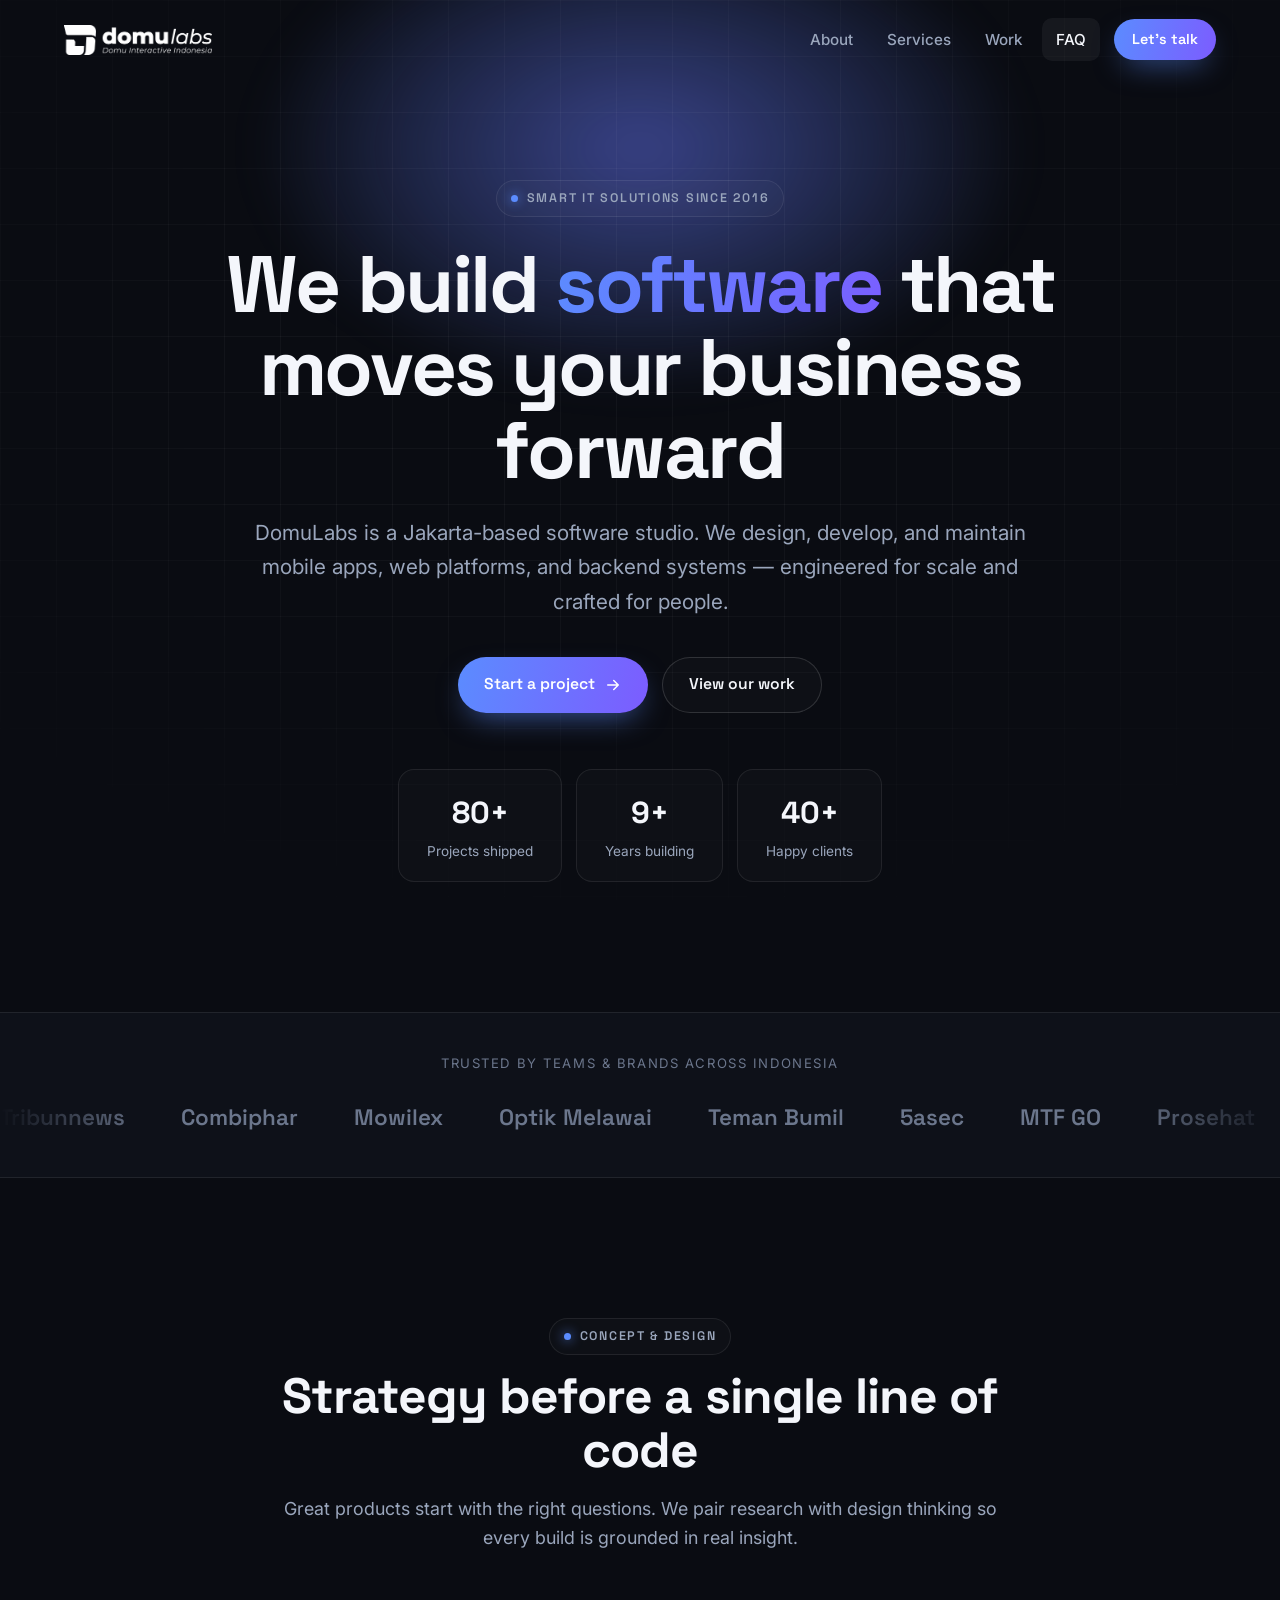
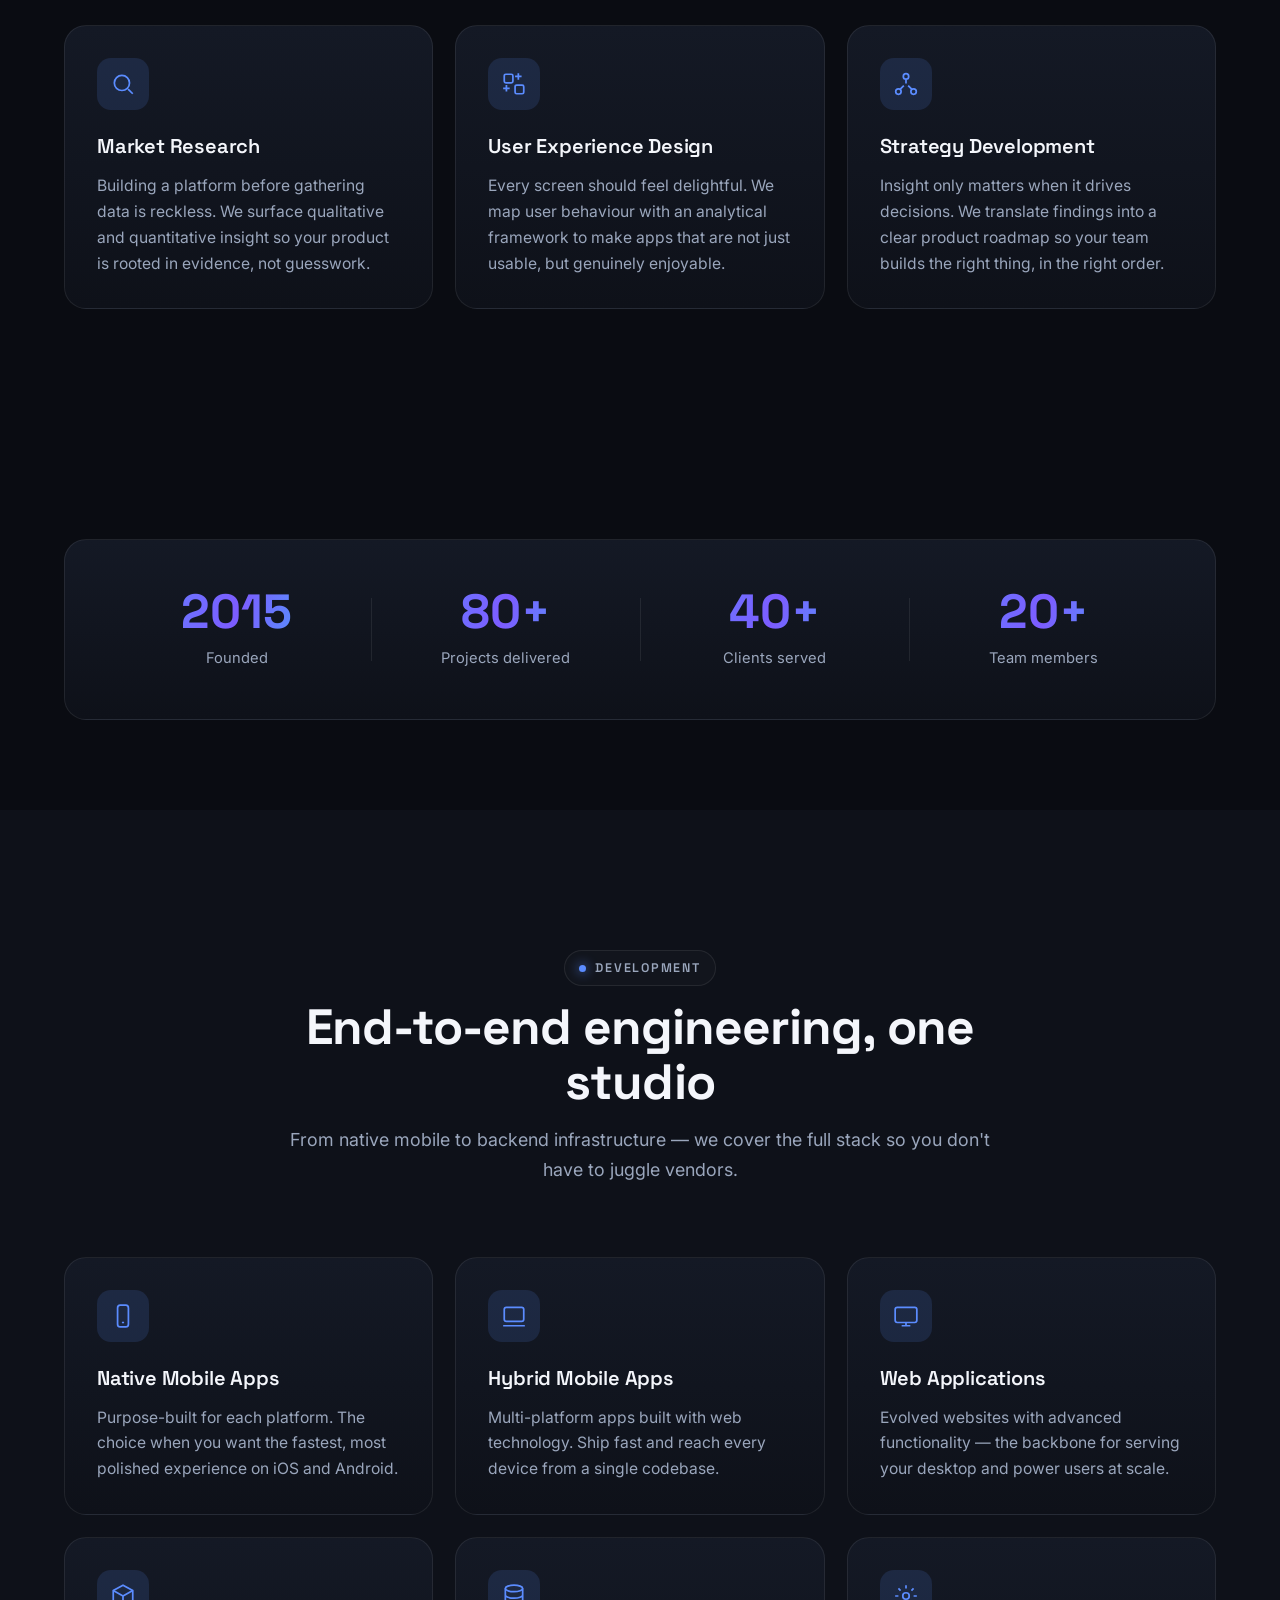
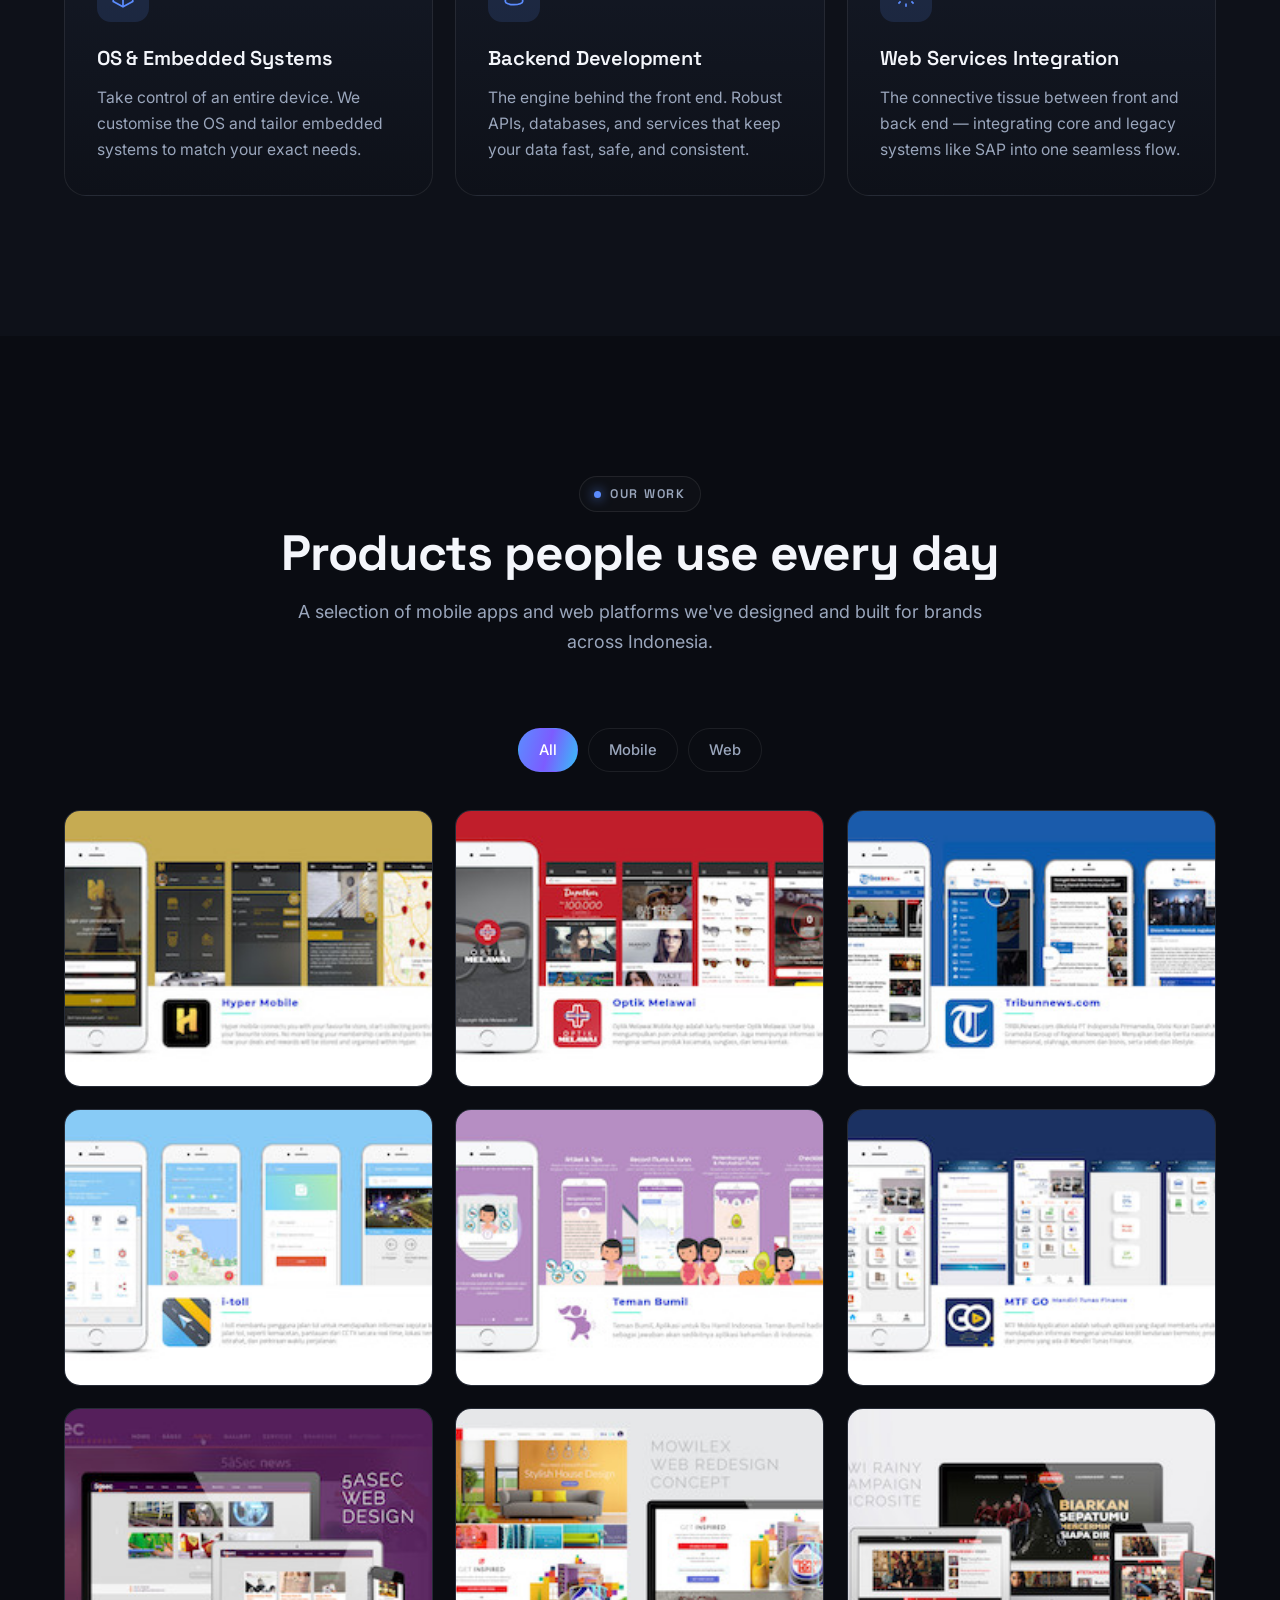
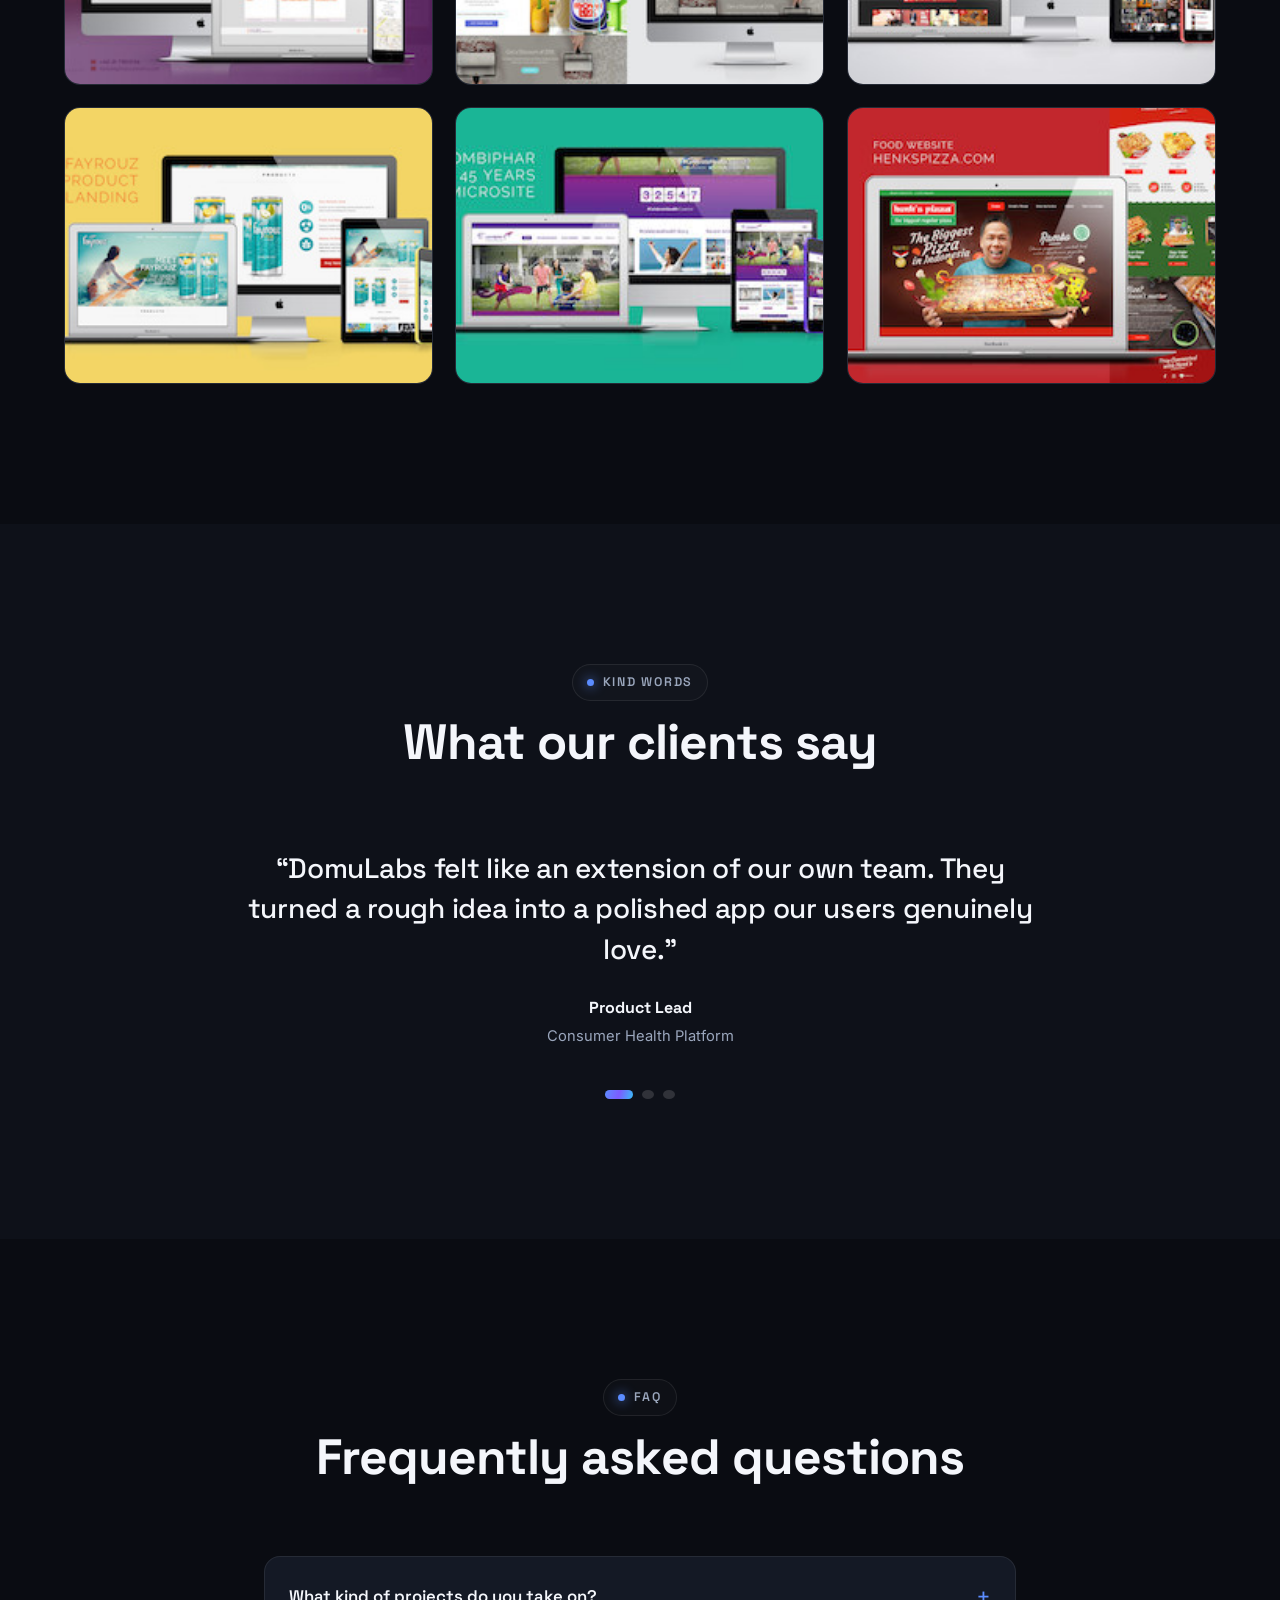
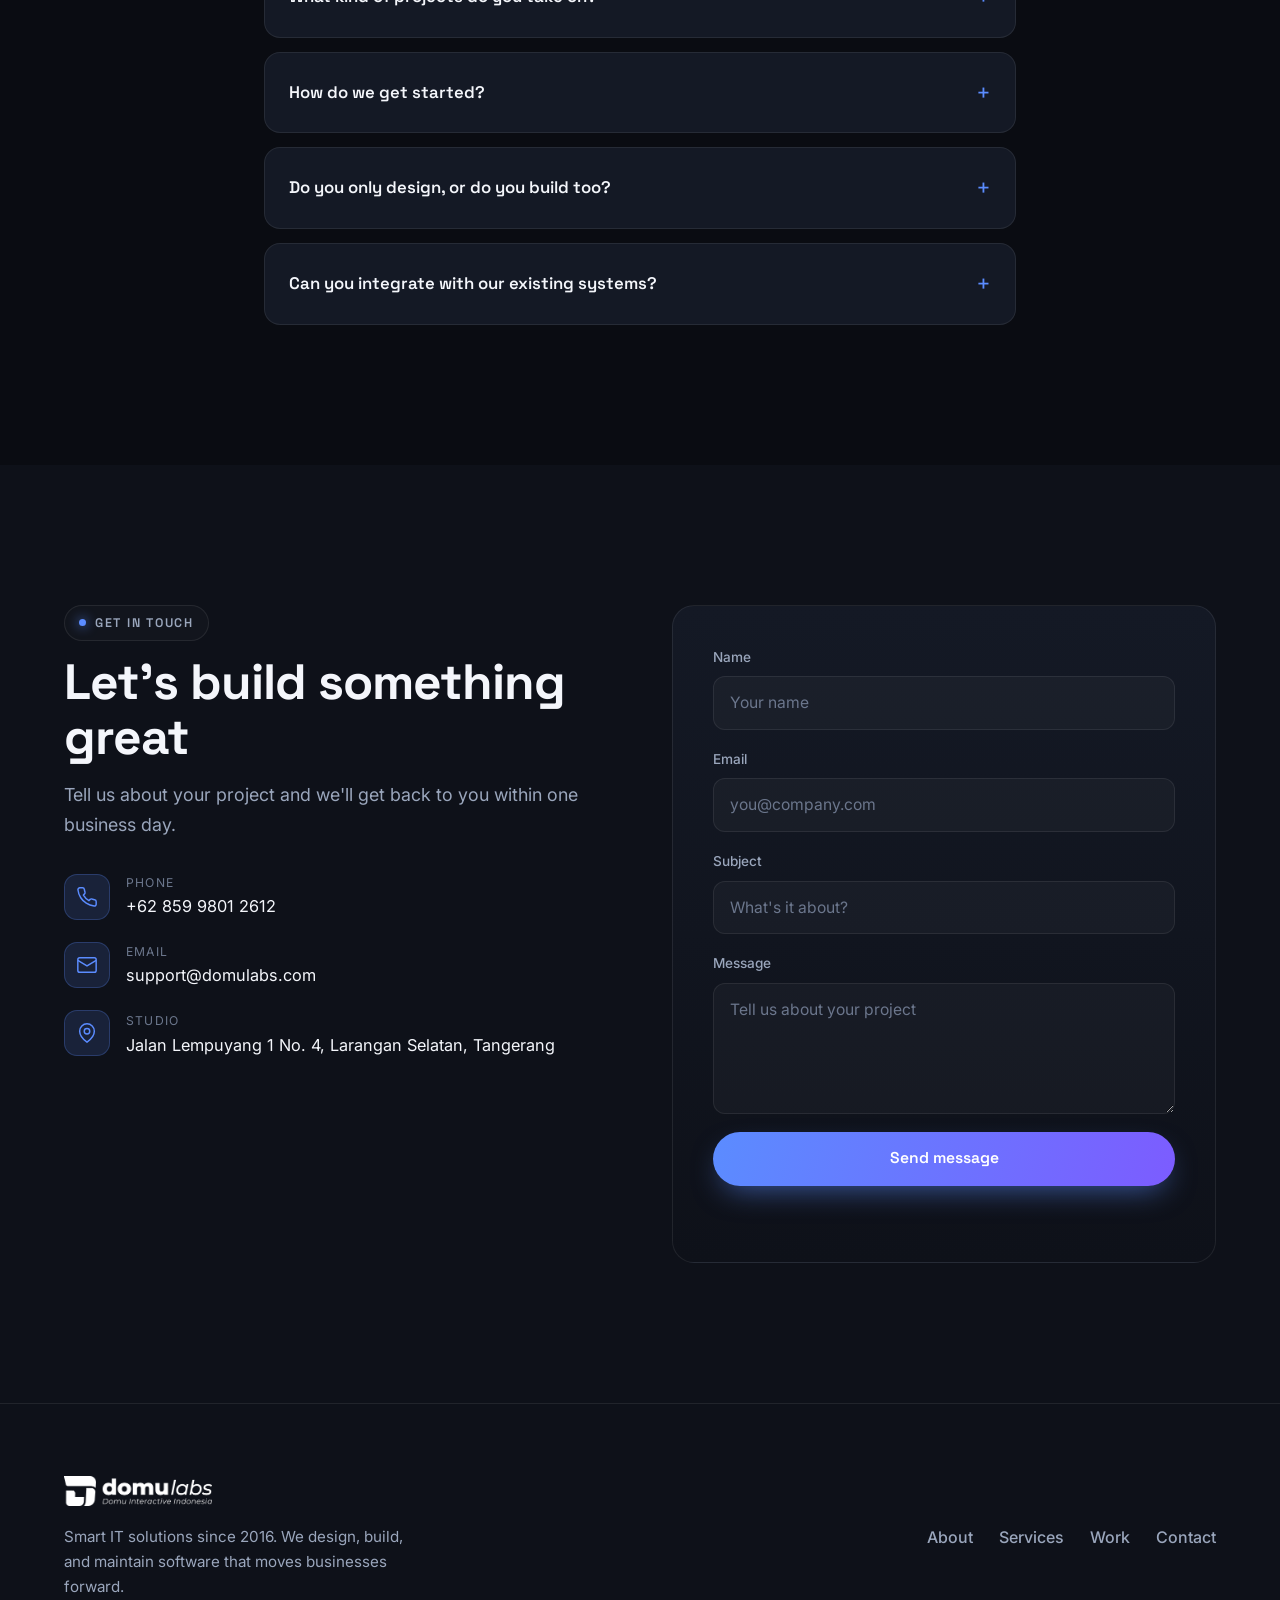
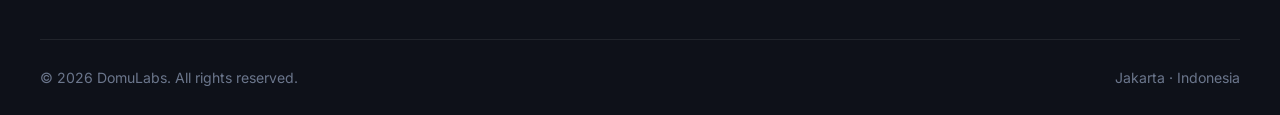
==== index.html @ 8f88dd66 "Initial commit: DomuLabs modern company profile Single-page static site (vanilla HTML/CSS/JS, no fra" ====
<!DOCTYPE html>
<html lang="en">

<head>
	<meta charset="utf-8">
	<meta name="viewport" content="width=device-width, initial-scale=1">
	<meta name="description"
		content="DomuLabs is a smart IT solutions provider based in Jakarta since 2016. We design, build, and maintain mobile applications, web platforms, and backend systems that move businesses forward.">
	<meta name="theme-color" content="#0A0C12">

	<title>DomuLabs — Software studio &amp; your partner in growth</title>

	<!-- Fonts -->
	<link rel="preconnect" href="https://fonts.googleapis.com">
	<link rel="preconnect" href="https://fonts.gstatic.com" crossorigin>
	<link
		href="https://fonts.googleapis.com/css2?family=Inter:wght@400;500;600&family=Space+Grotesk:wght@500;600;700&display=swap"
		rel="stylesheet">

	<!-- Styles -->
	<link rel="stylesheet" href="css/modern.css">
</head>

<body>
	<!-- Skip link -->
	<a href="#hero" class="skip-link">Skip to content</a>

	<!-- ============ NAV ============ -->
	<header class="nav" id="nav">
		<div class="container nav__inner">
			<a href="#hero" class="nav__brand" aria-label="DomuLabs home">
				<img src="img/domulabs-logo-white.png" alt="DomuLabs" class="nav__logo">
			</a>

			<nav class="nav__links" id="navLinks" aria-label="Primary">
				<a href="#about">About</a>
				<a href="#services">Services</a>
				<a href="#work">Work</a>
				<a href="#faq">FAQ</a>
				<a href="#contact" class="btn btn--sm btn--primary nav__cta">Let's talk</a>
			</nav>

			<button class="nav__toggle" id="navToggle" aria-label="Toggle menu" aria-expanded="false"
				aria-controls="navLinks">
				<span></span><span></span><span></span>
			</button>
		</div>
	</header>

	<main id="main">
		<!-- ============ HERO ============ -->
		<section class="hero" id="hero">
			<div class="hero__glow" aria-hidden="true"></div>
			<div class="hero__grid" aria-hidden="true"></div>

			<div class="container hero__inner">
				<span class="eyebrow reveal">
					<span class="eyebrow__dot"></span> Smart IT solutions since 2016
				</span>

				<h1 class="hero__title reveal" data-reveal-delay="1">
					We build <span class="grad">software</span> that moves your business forward
				</h1>

				<p class="hero__lead reveal" data-reveal-delay="2">
					DomuLabs is a Jakarta-based software studio. We design, develop, and maintain
					mobile apps, web platforms, and backend systems — engineered for scale and crafted for people.
				</p>

				<div class="hero__actions reveal" data-reveal-delay="3">
					<a href="#contact" class="btn btn--primary">
						Start a project
						<svg viewBox="0 0 24 24" width="18" height="18" fill="none" stroke="currentColor" stroke-width="2"
							stroke-linecap="round" stroke-linejoin="round"><path d="M5 12h14M13 6l6 6-6 6" /></svg>
					</a>
					<a href="#work" class="btn btn--ghost">View our work</a>
				</div>

				<div class="hero__chips reveal" data-reveal-delay="4">
					<div class="chip"><strong data-count="80" data-suffix="+">0</strong><span>Projects shipped</span></div>
					<div class="chip"><strong data-count="9" data-suffix="+">0</strong><span>Years building</span></div>
					<div class="chip"><strong data-count="40" data-suffix="+">0</strong><span>Happy clients</span></div>
				</div>
			</div>
		</section>

		<!-- ============ CLIENTS MARQUEE ============ -->
		<section class="clients" aria-label="Trusted by">
			<p class="clients__label">Trusted by teams &amp; brands across Indonesia</p>
			<div class="marquee" aria-hidden="true">
				<div class="marquee__track">
					<span>Tribunnews</span><span>Combiphar</span><span>Mowilex</span><span>Optik Melawai</span>
					<span>Teman Bumil</span><span>5asec</span><span>MTF GO</span><span>Prosehat</span>
					<span>Tribunnews</span><span>Combiphar</span><span>Mowilex</span><span>Optik Melawai</span>
					<span>Teman Bumil</span><span>5asec</span><span>MTF GO</span><span>Prosehat</span>
				</div>
			</div>
		</section>

		<!-- ============ ABOUT ============ -->
		<section class="section" id="about">
			<div class="container">
				<div class="section__head reveal">
					<span class="eyebrow"><span class="eyebrow__dot"></span> Concept &amp; Design</span>
					<h2 class="section__title">Strategy before a single line of code</h2>
					<p class="section__sub">Great products start with the right questions. We pair research with
						design thinking so every build is grounded in real insight.</p>
				</div>

				<div class="grid grid--3">
					<article class="card reveal">
						<div class="card__icon">
							<svg viewBox="0 0 24 24" fill="none" stroke="currentColor" stroke-width="1.6"><circle cx="11" cy="11" r="7" /><path d="m21 21-4.3-4.3" /></svg>
						</div>
						<h3>Market Research</h3>
						<p>Building a platform before gathering data is reckless. We surface qualitative and quantitative
							insight so your product is rooted in evidence, not guesswork.</p>
					</article>

					<article class="card reveal" data-reveal-delay="1">
						<div class="card__icon">
							<svg viewBox="0 0 24 24" fill="none" stroke="currentColor" stroke-width="1.6"><rect x="3" y="3" width="8" height="8" rx="1.5" /><rect x="13" y="13" width="8" height="8" rx="1.5" /><path d="M13 5h6M16 2v6M5 13v6M2 16h6" /></svg>
						</div>
						<h3>User Experience Design</h3>
						<p>Every screen should feel delightful. We map user behaviour with an analytical framework to make
							apps that are not just usable, but genuinely enjoyable.</p>
					</article>

					<article class="card reveal" data-reveal-delay="2">
						<div class="card__icon">
							<svg viewBox="0 0 24 24" fill="none" stroke="currentColor" stroke-width="1.6"><circle cx="12" cy="5" r="2.5" /><circle cx="5" cy="19" r="2.5" /><circle cx="19" cy="19" r="2.5" /><path d="M12 7.5v4M10 13.5 6.5 17M14 13.5 17.5 17" /></svg>
						</div>
						<h3>Strategy Development</h3>
						<p>Insight only matters when it drives decisions. We translate findings into a clear product
							roadmap so your team builds the right thing, in the right order.</p>
					</article>
				</div>
			</div>
		</section>

		<!-- ============ STATS ============ -->
		<section class="stats" aria-label="By the numbers">
			<div class="container">
				<div class="stats__grid reveal">
					<div class="stat"><strong data-count="2016">0</strong><span>Founded</span></div>
					<div class="stat"><strong data-count="80" data-suffix="+">0</strong><span>Projects delivered</span></div>
					<div class="stat"><strong data-count="40" data-suffix="+">0</strong><span>Clients served</span></div>
					<div class="stat"><strong data-count="20" data-suffix="+">0</strong><span>Team members</span></div>
				</div>
			</div>
		</section>

		<!-- ============ SERVICES ============ -->
		<section class="section section--alt" id="services">
			<div class="container">
				<div class="section__head reveal">
					<span class="eyebrow"><span class="eyebrow__dot"></span> Development</span>
					<h2 class="section__title">End-to-end engineering, one studio</h2>
					<p class="section__sub">From native mobile to backend infrastructure — we cover the full stack so
						you don't have to juggle vendors.</p>
				</div>

				<div class="bento">
					<article class="card card--bento reveal">
						<div class="card__icon">
							<svg viewBox="0 0 24 24" fill="none" stroke="currentColor" stroke-width="1.6"><rect x="7" y="2" width="10" height="20" rx="2.5" /><path d="M11 18h2" /></svg>
						</div>
						<h3>Native Mobile Apps</h3>
						<p>Purpose-built for each platform. The choice when you want the fastest, most polished experience
							on iOS and Android.</p>
					</article>

					<article class="card card--bento reveal" data-reveal-delay="1">
						<div class="card__icon">
							<svg viewBox="0 0 24 24" fill="none" stroke="currentColor" stroke-width="1.6"><rect x="3" y="4" width="18" height="13" rx="2" /><path d="M2 21h20" /></svg>
						</div>
						<h3>Hybrid Mobile Apps</h3>
						<p>Multi-platform apps built with web technology. Ship fast and reach every device from a single
							codebase.</p>
					</article>

					<article class="card card--bento reveal" data-reveal-delay="2">
						<div class="card__icon">
							<svg viewBox="0 0 24 24" fill="none" stroke="currentColor" stroke-width="1.6"><rect x="2" y="4" width="20" height="14" rx="2" /><path d="M8 21h8M12 18v3" /></svg>
						</div>
						<h3>Web Applications</h3>
						<p>Evolved websites with advanced functionality — the backbone for serving your desktop and power
							users at scale.</p>
					</article>

					<article class="card card--bento reveal">
						<div class="card__icon">
							<svg viewBox="0 0 24 24" fill="none" stroke="currentColor" stroke-width="1.6"><path d="M12 2 3 7v10l9 5 9-5V7z" /><path d="M12 12 3 7M12 12l9-5M12 12v10" /></svg>
						</div>
						<h3>OS &amp; Embedded Systems</h3>
						<p>Take control of an entire device. We customise the OS and tailor embedded systems to match your
							exact needs.</p>
					</article>

					<article class="card card--bento reveal" data-reveal-delay="1">
						<div class="card__icon">
							<svg viewBox="0 0 24 24" fill="none" stroke="currentColor" stroke-width="1.6"><ellipse cx="12" cy="5" rx="8" ry="3" /><path d="M4 5v6c0 1.7 3.6 3 8 3s8-1.3 8-3V5M4 11v6c0 1.7 3.6 3 8 3s8-1.3 8-3v-6" /></svg>
						</div>
						<h3>Backend Development</h3>
						<p>The engine behind the front end. Robust APIs, databases, and services that keep your data fast,
							safe, and consistent.</p>
					</article>

					<article class="card card--bento reveal" data-reveal-delay="2">
						<div class="card__icon">
							<svg viewBox="0 0 24 24" fill="none" stroke="currentColor" stroke-width="1.6"><circle cx="12" cy="12" r="3" /><path d="M12 2v3M12 19v3M2 12h3M19 12h3M5 5l2 2M17 17l2 2M19 5l-2 2M7 17l-2 2" /></svg>
						</div>
						<h3>Web Services Integration</h3>
						<p>The connective tissue between front and back end — integrating core and legacy systems like SAP
							into one seamless flow.</p>
					</article>
				</div>
			</div>
		</section>

		<!-- ============ PORTFOLIO ============ -->
		<section class="section" id="work">
			<div class="container">
				<div class="section__head reveal">
					<span class="eyebrow"><span class="eyebrow__dot"></span> Our Work</span>
					<h2 class="section__title">Products people use every day</h2>
					<p class="section__sub">A selection of mobile apps and web platforms we've designed and built for
						brands across Indonesia.</p>
				</div>

				<div class="filters reveal" role="tablist" aria-label="Filter work">
					<button class="filter is-active" data-filter="all">All</button>
					<button class="filter" data-filter="app">Mobile</button>
					<button class="filter" data-filter="web">Web</button>
				</div>

				<div class="work-grid" id="workGrid">
					<!-- App -->
					<figure class="work" data-cat="app">
						<img src="img/portfolio/thumb-domulabs-app-portfolio-1.jpg" alt="Hyper Mobile" loading="lazy">
						<figcaption><div><span>Mobile App</span><h3>Hyper Mobile</h3></div>
							<button class="work__zoom" data-full="img/portfolio/domulabs-app-portfolio-1.jpg" data-title="Hyper Mobile" aria-label="View Hyper Mobile">
								<svg viewBox="0 0 24 24" fill="none" stroke="currentColor" stroke-width="2"><circle cx="11" cy="11" r="7" /><path d="m21 21-4.3-4.3M11 8v6M8 11h6" /></svg>
							</button>
						</figcaption>
					</figure>
					<figure class="work" data-cat="app">
						<img src="img/portfolio/thumb-domulabs-app-portfolio-2.jpg" alt="Optik Melawai" loading="lazy">
						<figcaption><div><span>Mobile App</span><h3>Optik Melawai</h3></div>
							<button class="work__zoom" data-full="img/portfolio/domulabs-app-portfolio-2.jpg" data-title="Optik Melawai" aria-label="View Optik Melawai">
								<svg viewBox="0 0 24 24" fill="none" stroke="currentColor" stroke-width="2"><circle cx="11" cy="11" r="7" /><path d="m21 21-4.3-4.3M11 8v6M8 11h6" /></svg>
							</button>
						</figcaption>
					</figure>
					<figure class="work" data-cat="app">
						<img src="img/portfolio/thumb-domulabs-app-portfolio-3.jpg" alt="Tribunnews.com" loading="lazy">
						<figcaption><div><span>Mobile App</span><h3>Tribunnews.com</h3></div>
							<button class="work__zoom" data-full="img/portfolio/domulabs-app-portfolio-3.jpg" data-title="Tribunnews.com" aria-label="View Tribunnews.com">
								<svg viewBox="0 0 24 24" fill="none" stroke="currentColor" stroke-width="2"><circle cx="11" cy="11" r="7" /><path d="m21 21-4.3-4.3M11 8v6M8 11h6" /></svg>
							</button>
						</figcaption>
					</figure>
					<figure class="work" data-cat="app">
						<img src="img/portfolio/thumb-domulabs-app-portfolio-4.jpg" alt="I-Toll" loading="lazy">
						<figcaption><div><span>Mobile App</span><h3>I-Toll</h3></div>
							<button class="work__zoom" data-full="img/portfolio/domulabs-app-portfolio-4.jpg" data-title="I-Toll" aria-label="View I-Toll">
								<svg viewBox="0 0 24 24" fill="none" stroke="currentColor" stroke-width="2"><circle cx="11" cy="11" r="7" /><path d="m21 21-4.3-4.3M11 8v6M8 11h6" /></svg>
							</button>
						</figcaption>
					</figure>
					<figure class="work" data-cat="app">
						<img src="img/portfolio/thumb-domulabs-app-portfolio-6.jpg" alt="Teman Bumil" loading="lazy">
						<figcaption><div><span>Mobile App</span><h3>Teman Bumil</h3></div>
							<button class="work__zoom" data-full="img/portfolio/domulabs-app-portfolio-6.jpg" data-title="Teman Bumil" aria-label="View Teman Bumil">
								<svg viewBox="0 0 24 24" fill="none" stroke="currentColor" stroke-width="2"><circle cx="11" cy="11" r="7" /><path d="m21 21-4.3-4.3M11 8v6M8 11h6" /></svg>
							</button>
						</figcaption>
					</figure>
					<figure class="work" data-cat="app">
						<img src="img/portfolio/thumb-domulabs-app-portfolio-8.jpg" alt="MTF GO" loading="lazy">
						<figcaption><div><span>Mobile App</span><h3>MTF GO</h3></div>
							<button class="work__zoom" data-full="img/portfolio/domulabs-app-portfolio-8.jpg" data-title="MTF GO" aria-label="View MTF GO">
								<svg viewBox="0 0 24 24" fill="none" stroke="currentColor" stroke-width="2"><circle cx="11" cy="11" r="7" /><path d="m21 21-4.3-4.3M11 8v6M8 11h6" /></svg>
							</button>
						</figcaption>
					</figure>
					<!-- Web -->
					<figure class="work" data-cat="web">
						<img src="img/portfolio/thumb-domulabs-web-portfolio-1.jpg" alt="5àsec" loading="lazy">
						<figcaption><div><span>Web Platform</span><h3>5àsec</h3></div>
							<button class="work__zoom" data-full="img/portfolio/domulabs-web-portfolio-1.jpg" data-title="5àsec" aria-label="View 5àsec">
								<svg viewBox="0 0 24 24" fill="none" stroke="currentColor" stroke-width="2"><circle cx="11" cy="11" r="7" /><path d="m21 21-4.3-4.3M11 8v6M8 11h6" /></svg>
							</button>
						</figcaption>
					</figure>
					<figure class="work" data-cat="web">
						<img src="img/portfolio/thumb-domulabs-web-portfolio-2.jpg" alt="Mowilex" loading="lazy">
						<figcaption><div><span>Web Platform</span><h3>Mowilex</h3></div>
							<button class="work__zoom" data-full="img/portfolio/domulabs-web-portfolio-2.jpg" data-title="Mowilex" aria-label="View Mowilex">
								<svg viewBox="0 0 24 24" fill="none" stroke="currentColor" stroke-width="2"><circle cx="11" cy="11" r="7" /><path d="m21 21-4.3-4.3M11 8v6M8 11h6" /></svg>
							</button>
						</figcaption>
					</figure>
					<figure class="work" data-cat="web">
						<img src="img/portfolio/thumb-domulabs-web-portfolio-3.jpg" alt="Kiwi Rainy" loading="lazy">
						<figcaption><div><span>Web Platform</span><h3>Kiwi Rainy</h3></div>
							<button class="work__zoom" data-full="img/portfolio/domulabs-web-portfolio-3.jpg" data-title="Kiwi Rainy" aria-label="View Kiwi Rainy">
								<svg viewBox="0 0 24 24" fill="none" stroke="currentColor" stroke-width="2"><circle cx="11" cy="11" r="7" /><path d="m21 21-4.3-4.3M11 8v6M8 11h6" /></svg>
							</button>
						</figcaption>
					</figure>
					<figure class="work" data-cat="web">
						<img src="img/portfolio/thumb-domulabs-web-portfolio-4.jpg" alt="Fayrouz" loading="lazy">
						<figcaption><div><span>Web Platform</span><h3>Fayrouz</h3></div>
							<button class="work__zoom" data-full="img/portfolio/domulabs-web-portfolio-4.jpg" data-title="Fayrouz" aria-label="View Fayrouz">
								<svg viewBox="0 0 24 24" fill="none" stroke="currentColor" stroke-width="2"><circle cx="11" cy="11" r="7" /><path d="m21 21-4.3-4.3M11 8v6M8 11h6" /></svg>
							</button>
						</figcaption>
					</figure>
					<figure class="work" data-cat="web">
						<img src="img/portfolio/thumb-domulabs-web-portfolio-5.jpg" alt="Combiphar" loading="lazy">
						<figcaption><div><span>Web Platform</span><h3>Combiphar</h3></div>
							<button class="work__zoom" data-full="img/portfolio/domulabs-web-portfolio-5.jpg" data-title="Combiphar" aria-label="View Combiphar">
								<svg viewBox="0 0 24 24" fill="none" stroke="currentColor" stroke-width="2"><circle cx="11" cy="11" r="7" /><path d="m21 21-4.3-4.3M11 8v6M8 11h6" /></svg>
							</button>
						</figcaption>
					</figure>
					<figure class="work" data-cat="web">
						<img src="img/portfolio/thumb-domulabs-web-portfolio-8.jpg" alt="Henk's Pizza" loading="lazy">
						<figcaption><div><span>Web Platform</span><h3>Henk's Pizza</h3></div>
							<button class="work__zoom" data-full="img/portfolio/domulabs-web-portfolio-8.jpg" data-title="Henk's Pizza" aria-label="View Henk's Pizza">
								<svg viewBox="0 0 24 24" fill="none" stroke="currentColor" stroke-width="2"><circle cx="11" cy="11" r="7" /><path d="m21 21-4.3-4.3M11 8v6M8 11h6" /></svg>
							</button>
						</figcaption>
					</figure>
				</div>
			</div>
		</section>

		<!-- ============ TESTIMONIALS ============ -->
		<section class="section section--alt" id="testimonials">
			<div class="container">
				<div class="section__head reveal">
					<span class="eyebrow"><span class="eyebrow__dot"></span> Kind Words</span>
					<h2 class="section__title">What our clients say</h2>
				</div>

				<div class="quotes reveal" id="quotes">
					<div class="quotes__viewport">
						<div class="quotes__track" id="quotesTrack">
							<blockquote class="quote">
								<p>“DomuLabs felt like an extension of our own team. They turned a rough idea into a polished
									app our users genuinely love.”</p>
								<footer><strong>Product Lead</strong><span>Consumer Health Platform</span></footer>
							</blockquote>
							<blockquote class="quote">
								<p>“Reliable, fast, and detail-obsessed. The backend they built has handled our growth
									without a hiccup.”</p>
								<footer><strong>CTO</strong><span>Retail &amp; Logistics</span></footer>
							</blockquote>
							<blockquote class="quote">
								<p>“From research to launch, the process was transparent and collaborative. Exactly the
									partner we needed.”</p>
								<footer><strong>Head of Digital</strong><span>FMCG Brand</span></footer>
							</blockquote>
						</div>
					</div>
					<div class="quotes__dots" id="quotesDots" role="tablist" aria-label="Testimonials"></div>
				</div>
			</div>
		</section>

		<!-- ============ FAQ ============ -->
		<section class="section" id="faq">
			<div class="container container--narrow">
				<div class="section__head reveal">
					<span class="eyebrow"><span class="eyebrow__dot"></span> FAQ</span>
					<h2 class="section__title">Frequently asked questions</h2>
				</div>

				<div class="faq reveal" id="faqList">
					<details class="faq__item">
						<summary>What kind of projects do you take on?</summary>
						<div class="faq__body"><p>From native and hybrid mobile apps to web platforms, backend services,
							and embedded systems. If it ships software, we can help — from a single feature to an
							end-to-end product.</p></div>
					</details>
					<details class="faq__item">
						<summary>How do we get started?</summary>
						<div class="faq__body"><p>Reach out via the contact form below or email us. We'll set up a discovery
							call, understand your goals, and come back with a clear scope, timeline, and estimate.</p></div>
					</details>
					<details class="faq__item">
						<summary>Do you only design, or do you build too?</summary>
						<div class="faq__body"><p>Both. We run the full cycle — research, UX design, engineering, and
							ongoing maintenance — so your product stays healthy long after launch.</p></div>
					</details>
					<details class="faq__item">
						<summary>Can you integrate with our existing systems?</summary>
						<div class="faq__body"><p>Yes. We regularly build web services that connect to core and legacy
							platforms such as SAP, keeping your data flowing across the whole stack.</p></div>
					</details>
				</div>
			</div>
		</section>

		<!-- ============ CONTACT ============ -->
		<section class="section section--alt" id="contact">
			<div class="container">
				<div class="contact-wrap">
					<div class="contact-info reveal">
						<span class="eyebrow"><span class="eyebrow__dot"></span> Get in touch</span>
						<h2 class="section__title">Let's build something great</h2>
						<p class="section__sub">Tell us about your project and we'll get back to you within one business
							day.</p>

						<ul class="contact-list">
							<li>
								<span class="contact-list__ic">
									<svg viewBox="0 0 24 24" fill="none" stroke="currentColor" stroke-width="1.6"><path d="M22 16.9v3a2 2 0 0 1-2.2 2 19.8 19.8 0 0 1-8.6-3.1 19.5 19.5 0 0 1-6-6 19.8 19.8 0 0 1-3.1-8.7A2 2 0 0 1 4.1 2h3a2 2 0 0 1 2 1.7c.1 1 .4 1.9.7 2.8a2 2 0 0 1-.5 2.1L8.1 9.9a16 16 0 0 0 6 6l1.3-1.3a2 2 0 0 1 2.1-.4c.9.3 1.8.6 2.8.7a2 2 0 0 1 1.7 2z" /></svg>
								</span>
								<div><span>Phone</span><a href="tel:+6285998012612">+62 859 9801 2612</a></div>
							</li>
							<li>
								<span class="contact-list__ic">
									<svg viewBox="0 0 24 24" fill="none" stroke="currentColor" stroke-width="1.6"><rect x="2" y="4" width="20" height="16" rx="2" /><path d="m2 7 10 6 10-6" /></svg>
								</span>
								<div><span>Email</span><a href="mailto:support@domulabs.com">support@domulabs.com</a></div>
							</li>
							<li>
								<span class="contact-list__ic">
									<svg viewBox="0 0 24 24" fill="none" stroke="currentColor" stroke-width="1.6"><path d="M20 10c0 6-8 12-8 12s-8-6-8-12a8 8 0 0 1 16 0z" /><circle cx="12" cy="10" r="3" /></svg>
								</span>
								<div><span>Studio</span><p>Jalan Lempuyang 1 No. 4, Larangan Selatan, Tangerang</p></div>
							</li>
						</ul>
					</div>

					<form class="contact-form reveal" data-reveal-delay="1" id="contactForm" novalidate>
						<div class="field">
							<label for="cf-name">Name</label>
							<input type="text" id="cf-name" name="name" placeholder="Your name" required>
						</div>
						<div class="field">
							<label for="cf-email">Email</label>
							<input type="email" id="cf-email" name="email" placeholder="you@company.com" required>
						</div>
						<div class="field">
							<label for="cf-subject">Subject</label>
							<input type="text" id="cf-subject" name="subject" placeholder="What's it about?">
						</div>
						<div class="field">
							<label for="cf-message">Message</label>
							<textarea id="cf-message" name="message" rows="4" placeholder="Tell us about your project" required></textarea>
						</div>
						<button type="submit" class="btn btn--primary btn--block">Send message</button>
						<p class="form-note" id="formNote" role="status" aria-live="polite"></p>
					</form>
				</div>
			</div>
		</section>
	</main>

	<!-- ============ FOOTER ============ -->
	<footer class="footer">
		<div class="container footer__inner">
			<div class="footer__brand">
				<img src="img/domulabs-logo-white.png" alt="DomuLabs" class="footer__logo">
				<p>Smart IT solutions since 2016. We design, build, and maintain software that moves businesses
					forward.</p>
			</div>
			<nav class="footer__nav" aria-label="Footer">
				<a href="#about">About</a>
				<a href="#services">Services</a>
				<a href="#work">Work</a>
				<a href="#contact">Contact</a>
			</nav>
		</div>
		<div class="container footer__bottom">
			<p>© <span id="year">2026</span> DomuLabs. All rights reserved.</p>
			<p>Jakarta · Indonesia</p>
		</div>
	</footer>

	<!-- Back to top -->
	<button id="backToTop" class="back-to-top" aria-label="Back to top">
		<svg viewBox="0 0 24 24" fill="none" stroke="currentColor" stroke-width="2" stroke-linecap="round" stroke-linejoin="round"><path d="M12 19V5M5 12l7-7 7 7" /></svg>
	</button>

	<!-- Lightbox -->
	<div class="lightbox" id="lightbox" aria-hidden="true" role="dialog" aria-modal="true" aria-label="Image preview">
		<button class="lightbox__close" id="lightboxClose" aria-label="Close">
			<svg viewBox="0 0 24 24" fill="none" stroke="currentColor" stroke-width="2" stroke-linecap="round"><path d="M18 6 6 18M6 6l12 12" /></svg>
		</button>
		<figure class="lightbox__content">
			<img src="" alt="" id="lightboxImg">
			<figcaption id="lightboxCaption"></figcaption>
		</figure>
	</div>

	<script src="js/modern.js"></script>
</body>

</html>
---- css/modern.css ----
/* ============================================================
   DomuLabs — Modern (Dark Premium Tech)
   Vanilla CSS · no framework
   ============================================================ */

/* ---------- Tokens ---------- */
:root {
	--bg: #0A0C12;
	--bg-elev: #0E1119;
	--surface: #141925;
	--surface-2: #1A2030;
	--border: rgba(255, 255, 255, .08);
	--border-strong: rgba(255, 255, 255, .14);

	--brand: #5B8CFF;
	--brand-2: #7C5CFF;
	--brand-3: #38BDF8;
	--brand-soft: rgba(91, 140, 255, .14);

	--grad: linear-gradient(105deg, #5B8CFF 0%, #7C5CFF 50%, #38BDF8 100%);

	--text: #F4F6FB;
	--text-muted: #9AA6BC;
	--text-dim: #6B768C;

	--radius: 16px;
	--radius-lg: 22px;
	--radius-pill: 999px;

	--shadow: 0 24px 60px -20px rgba(0, 0, 0, .6);
	--glow: 0 0 0 1px var(--border), 0 20px 50px -24px rgba(91, 140, 255, .5);

	--maxw: 1200px;
	--ease: cubic-bezier(.22, .61, .36, 1);

	--font-sans: "Inter", system-ui, -apple-system, "Segoe UI", Roboto, sans-serif;
	--font-display: "Space Grotesk", var(--font-sans);
}

/* ---------- Reset ---------- */
*, *::before, *::after { box-sizing: border-box; }
* { margin: 0; }

html { scroll-behavior: smooth; -webkit-text-size-adjust: 100%; }

body {
	font-family: var(--font-sans);
	background: var(--bg);
	color: var(--text);
	line-height: 1.65;
	font-size: 16px;
	-webkit-font-smoothing: antialiased;
	overflow-x: hidden;
}

img { max-width: 100%; display: block; }
a { color: inherit; text-decoration: none; }
button { font: inherit; cursor: pointer; border: 0; background: none; color: inherit; }
svg { display: block; }
ul { list-style: none; padding: 0; }

::selection { background: var(--brand); color: #fff; }

:focus-visible { outline: 2px solid var(--brand); outline-offset: 3px; border-radius: 6px; }

.skip-link {
	position: absolute; left: 12px; top: -60px; z-index: 200;
	background: var(--brand); color: #fff; padding: 10px 16px; border-radius: 10px;
	transition: top .2s;
}
.skip-link:focus { top: 12px; }

/* ---------- Layout ---------- */
.container { width: 100%; max-width: var(--maxw); margin-inline: auto; padding-inline: 24px; }
.container--narrow { max-width: 800px; }

.section { padding: clamp(72px, 11vw, 140px) 0; position: relative; }
.section--alt { background: var(--bg-elev); }

.section__head { max-width: 720px; margin: 0 auto clamp(40px, 6vw, 72px); text-align: center; }
.section__title {
	font-family: var(--font-display);
	font-weight: 700;
	font-size: clamp(1.9rem, 4.2vw, 3.1rem);
	line-height: 1.1; letter-spacing: -.02em;
	margin-top: 14px;
}
.section__sub { color: var(--text-muted); font-size: clamp(1rem, 1.6vw, 1.12rem); margin-top: 16px; }

/* ---------- Eyebrow ---------- */
.eyebrow {
	display: inline-flex; align-items: center; gap: 9px; flex-wrap: wrap; justify-content: center;
	font-family: var(--font-display); font-weight: 600;
	font-size: .78rem; letter-spacing: .14em; text-transform: uppercase;
	color: var(--text-muted); max-width: 100%; text-align: center;
	padding: 7px 14px; border: 1px solid var(--border); border-radius: var(--radius-pill);
	background: rgba(255, 255, 255, .02);
}
.eyebrow__dot {
	width: 7px; height: 7px; border-radius: 50%;
	background: var(--brand); box-shadow: 0 0 12px var(--brand);
}

.grad {
	background: var(--grad); -webkit-background-clip: text; background-clip: text;
	-webkit-text-fill-color: transparent; color: transparent;
}

/* ---------- Buttons ---------- */
.btn {
	display: inline-flex; align-items: center; justify-content: center; gap: 9px;
	font-family: var(--font-display); font-weight: 600; font-size: .98rem;
	padding: 14px 26px; border-radius: var(--radius-pill);
	transition: transform .2s var(--ease), box-shadow .25s var(--ease), background .25s, border-color .25s;
	white-space: nowrap;
}
.btn--sm { padding: 9px 18px; font-size: .9rem; }
.btn--block { width: 100%; }
.btn--primary {
	background: var(--grad); color: #fff;
	box-shadow: 0 12px 30px -10px rgba(91, 140, 255, .6);
	background-size: 160% 160%;
}
.btn--primary:hover { transform: translateY(-2px); box-shadow: 0 18px 40px -10px rgba(91, 140, 255, .7); }
.btn--ghost { border: 1px solid var(--border-strong); color: var(--text); background: rgba(255, 255, 255, .02); }
.btn--ghost:hover { border-color: var(--brand); background: var(--brand-soft); transform: translateY(-2px); }

/* ---------- Nav ---------- */
.nav {
	position: fixed; inset: 0 0 auto 0; z-index: 100;
	transition: background .3s, border-color .3s, backdrop-filter .3s, padding .3s;
	border-bottom: 1px solid transparent;
}
.nav__inner { display: flex; align-items: center; justify-content: space-between; padding-block: 18px; }
.nav.is-scrolled {
	background: rgba(10, 12, 18, .72);
	backdrop-filter: saturate(160%) blur(14px);
	-webkit-backdrop-filter: saturate(160%) blur(14px);
	border-bottom-color: var(--border);
}
.nav.is-scrolled .nav__inner { padding-block: 12px; }
.nav__logo { height: 30px; width: auto; }
.nav__links { display: flex; align-items: center; gap: 6px; }
.nav__links > a:not(.btn) {
	padding: 9px 14px; border-radius: 10px; color: var(--text-muted);
	font-weight: 500; font-size: .95rem; transition: color .2s, background .2s;
}
.nav__links > a:not(.btn):hover { color: var(--text); }
.nav__links > a.is-active { color: var(--text); background: rgba(255, 255, 255, .05); }
.nav__cta { margin-left: 8px; }

.nav__toggle { display: none; width: 44px; height: 44px; flex-direction: column; gap: 5px; align-items: center; justify-content: center; border-radius: 12px; }
.nav__toggle span { width: 22px; height: 2px; background: var(--text); border-radius: 2px; transition: transform .3s, opacity .2s; }
.nav.is-open .nav__toggle span:nth-child(1) { transform: translateY(7px) rotate(45deg); }
.nav.is-open .nav__toggle span:nth-child(2) { opacity: 0; }
.nav.is-open .nav__toggle span:nth-child(3) { transform: translateY(-7px) rotate(-45deg); }

/* ---------- Hero ---------- */
.hero {
	position: relative; padding: clamp(140px, 20vh, 200px) 0 clamp(80px, 12vw, 130px);
	overflow: hidden; text-align: center;
}
.hero__inner { position: relative; z-index: 2; display: flex; flex-direction: column; align-items: center; }
.hero__glow {
	position: absolute; z-index: 0; top: -20%; left: 50%; transform: translateX(-50%);
	width: min(1100px, 130%); height: 700px;
	background:
		radial-gradient(closest-side, rgba(124, 92, 255, .35), transparent 70%),
		radial-gradient(closest-side, rgba(56, 189, 248, .22), transparent 70%);
	background-position: 30% 30%, 75% 50%;
	background-repeat: no-repeat;
	filter: blur(20px);
	animation: float-glow 14s ease-in-out infinite alternate;
}
@keyframes float-glow {
	from { transform: translateX(-52%) translateY(0) scale(1); }
	to { transform: translateX(-48%) translateY(30px) scale(1.08); }
}
.hero__grid {
	position: absolute; inset: 0; z-index: 0;
	background-image:
		linear-gradient(to right, rgba(255, 255, 255, .035) 1px, transparent 1px),
		linear-gradient(to bottom, rgba(255, 255, 255, .035) 1px, transparent 1px);
	background-size: 56px 56px;
	-webkit-mask-image: radial-gradient(ellipse 75% 60% at 50% 35%, #000 40%, transparent 100%);
	mask-image: radial-gradient(ellipse 75% 60% at 50% 35%, #000 40%, transparent 100%);
}
.hero__title {
	font-family: var(--font-display); font-weight: 700;
	font-size: clamp(2.1rem, 6.4vw, 5rem); line-height: 1.04; letter-spacing: -.03em;
	max-width: min(16ch, 100%); margin-top: 26px; overflow-wrap: break-word;
}
.hero__lead { color: var(--text-muted); font-size: clamp(1.05rem, 2vw, 1.3rem); max-width: min(60ch, 100%); margin-top: 24px; }
.hero__actions { display: flex; gap: 14px; flex-wrap: wrap; justify-content: center; margin-top: 38px; }
.hero__chips { display: flex; gap: 14px; flex-wrap: wrap; justify-content: center; margin-top: 56px; }
.chip {
	display: flex; flex-direction: column; align-items: center;
	padding: 18px 28px; border: 1px solid var(--border); border-radius: var(--radius);
	background: rgba(255, 255, 255, .02); min-width: 140px;
}
.chip strong { font-family: var(--font-display); font-size: 1.9rem; font-weight: 700; }
.chip span { color: var(--text-muted); font-size: .85rem; margin-top: 2px; }

/* ---------- Clients marquee ---------- */
.clients { padding: 40px 0 8px; text-align: center; border-block: 1px solid var(--border); background: var(--bg-elev); }
.clients__label { color: var(--text-dim); font-size: .82rem; letter-spacing: .12em; text-transform: uppercase; margin-bottom: 26px; }
.marquee { overflow: hidden; -webkit-mask-image: linear-gradient(90deg, transparent, #000 12%, #000 88%, transparent); mask-image: linear-gradient(90deg, transparent, #000 12%, #000 88%, transparent); padding-bottom: 32px; }
.marquee__track { display: flex; gap: 56px; width: max-content; animation: marquee 28s linear infinite; }
.marquee__track span { font-family: var(--font-display); font-weight: 600; font-size: 1.4rem; color: var(--text-dim); white-space: nowrap; transition: color .2s; }
.marquee:hover .marquee__track { animation-play-state: paused; }
.marquee__track span:hover { color: var(--text); }
@keyframes marquee { to { transform: translateX(-50%); } }

/* ---------- Grids ---------- */
.grid { display: grid; gap: 22px; }
.grid--3 { grid-template-columns: repeat(3, 1fr); }
.grid--4 { grid-template-columns: repeat(4, 1fr); }

/* ---------- Cards ---------- */
.card {
	position: relative; padding: 32px; border: 1px solid var(--border); border-radius: var(--radius-lg);
	background: linear-gradient(180deg, var(--surface), var(--bg-elev));
	transition: transform .3s var(--ease), border-color .3s, box-shadow .3s;
	overflow: hidden;
}
.card::before {
	content: ""; position: absolute; inset: 0; padding: 1px; border-radius: inherit;
	background: var(--grad); -webkit-mask: linear-gradient(#000 0 0) content-box, linear-gradient(#000 0 0);
	-webkit-mask-composite: xor; mask-composite: exclude; opacity: 0; transition: opacity .3s;
}
.card:hover { transform: translateY(-6px); box-shadow: var(--shadow); }
.card:hover::before { opacity: 1; }
.card__icon {
	width: 52px; height: 52px; display: grid; place-items: center; border-radius: 14px;
	background: var(--brand-soft); color: var(--brand); margin-bottom: 20px;
}
.card__icon svg { width: 26px; height: 26px; }
.card h3 { font-family: var(--font-display); font-weight: 600; font-size: 1.25rem; letter-spacing: -.01em; }
.card p { color: var(--text-muted); margin-top: 10px; font-size: .98rem; }

/* Bento services */
.bento { display: grid; grid-template-columns: repeat(6, 1fr); gap: 22px; }
.card--bento { grid-column: span 2; }

/* ---------- Stats ---------- */
.stats { padding: clamp(50px, 8vw, 90px) 0; background: var(--bg); }
.stats__grid {
	display: grid; grid-template-columns: repeat(4, 1fr); gap: 22px;
	border: 1px solid var(--border); border-radius: var(--radius-lg);
	background: linear-gradient(180deg, var(--surface), var(--bg-elev));
	padding: clamp(28px, 4vw, 48px);
}
.stat { text-align: center; position: relative; }
.stat + .stat::before { content: ""; position: absolute; left: -11px; top: 12%; height: 76%; width: 1px; background: var(--border); }
.stat strong { display: block; font-family: var(--font-display); font-weight: 700; font-size: clamp(2rem, 4.5vw, 3rem); line-height: 1; background: var(--grad); -webkit-background-clip: text; background-clip: text; -webkit-text-fill-color: transparent; }
.stat span { color: var(--text-muted); font-size: .92rem; margin-top: 10px; display: block; }

/* ---------- Filters ---------- */
.filters { display: flex; gap: 10px; justify-content: center; flex-wrap: wrap; margin-bottom: 38px; }
.filter {
	padding: 9px 20px; border-radius: var(--radius-pill); border: 1px solid var(--border);
	color: var(--text-muted); font-weight: 500; font-size: .92rem; transition: all .2s;
}
.filter:hover { color: var(--text); border-color: var(--border-strong); }
.filter.is-active { color: #fff; border-color: transparent; background: var(--grad); }

/* ---------- Work grid ---------- */
.work-grid { display: grid; grid-template-columns: repeat(3, 1fr); gap: 22px; }
.work {
	position: relative; border-radius: var(--radius); overflow: hidden; aspect-ratio: 4 / 3;
	border: 1px solid var(--border); background: var(--surface);
	transition: transform .35s var(--ease), opacity .35s, border-color .3s;
}
.work.is-hidden { display: none; }
.work img { width: 100%; height: 100%; object-fit: cover; transition: transform .5s var(--ease), filter .4s; }
.work:hover { transform: translateY(-5px); border-color: var(--border-strong); }
.work:hover img { transform: scale(1.06); filter: brightness(.55); }
.work figcaption {
	position: absolute; inset: auto 0 0 0; display: flex; align-items: flex-end; justify-content: space-between; gap: 12px;
	padding: 18px; background: linear-gradient(to top, rgba(8, 10, 16, .92), transparent);
	opacity: 0; transform: translateY(12px); transition: opacity .35s, transform .35s;
}
.work:hover figcaption, .work:focus-within figcaption { opacity: 1; transform: translateY(0); }
.work figcaption span { color: var(--brand-3); font-size: .76rem; letter-spacing: .1em; text-transform: uppercase; font-weight: 600; }
.work figcaption h3 { font-family: var(--font-display); font-weight: 600; font-size: 1.15rem; margin-top: 3px; }
.work__zoom { width: 42px; height: 42px; flex: none; display: grid; place-items: center; border-radius: 50%; background: var(--grad); color: #fff; box-shadow: 0 8px 20px -6px rgba(91, 140, 255, .7); transition: transform .2s; }
.work__zoom:hover { transform: scale(1.1); }
.work__zoom svg { width: 20px; height: 20px; }

/* ---------- Testimonials ---------- */
.quotes { max-width: 820px; margin: 0 auto; }
.quotes__viewport { overflow: hidden; }
.quotes__track { display: flex; transition: transform .5s var(--ease); }
.quote { flex: 0 0 100%; text-align: center; padding: 6px 8px; }
.quote p { font-family: var(--font-display); font-weight: 500; font-size: clamp(1.25rem, 2.8vw, 1.75rem); line-height: 1.45; letter-spacing: -.01em; }
.quote footer { margin-top: 26px; }
.quote footer strong { display: block; font-family: var(--font-display); }
.quote footer span { color: var(--text-muted); font-size: .92rem; }
.quotes__dots { display: flex; gap: 9px; justify-content: center; margin-top: 36px; }
.quotes__dots button { width: 9px; height: 9px; border-radius: 50%; background: var(--border-strong); transition: all .25s; }
.quotes__dots button.is-active { width: 28px; border-radius: 9px; background: var(--grad); }

/* ---------- Team ---------- */
.member { text-align: center; }
.member__photo { position: relative; border-radius: var(--radius); overflow: hidden; aspect-ratio: 1; border: 1px solid var(--border); }
.member__photo img { width: 100%; height: 100%; object-fit: cover; transition: transform .5s var(--ease), filter .4s; }
.member:hover .member__photo img { transform: scale(1.07); filter: brightness(.6); }
.member__social {
	position: absolute; bottom: 14px; left: 50%; transform: translate(-50%, 16px); opacity: 0;
	width: 42px; height: 42px; display: grid; place-items: center; border-radius: 50%;
	background: var(--grad); color: #fff; transition: opacity .3s, transform .3s;
	box-shadow: 0 8px 20px -6px rgba(91, 140, 255, .7);
}
.member:hover .member__social { opacity: 1; transform: translate(-50%, 0); }
.member__social svg { width: 20px; height: 20px; }
.member h3 { font-family: var(--font-display); font-weight: 600; font-size: 1.12rem; margin-top: 16px; }
.member span { color: var(--text-muted); font-size: .9rem; }

/* ---------- FAQ ---------- */
.faq { display: flex; flex-direction: column; gap: 14px; }
.faq__item { border: 1px solid var(--border); border-radius: var(--radius); background: var(--surface); overflow: hidden; transition: border-color .25s; }
.faq__item[open] { border-color: var(--border-strong); }
.faq__item summary {
	list-style: none; cursor: pointer; padding: 20px 24px;
	font-family: var(--font-display); font-weight: 600; font-size: 1.05rem;
	display: flex; align-items: center; justify-content: space-between; gap: 16px;
}
.faq__item summary::-webkit-details-marker { display: none; }
.faq__item summary::after {
	content: "+"; font-size: 1.5rem; color: var(--brand); font-weight: 400; flex: none;
	transition: transform .3s var(--ease);
}
.faq__item[open] summary::after { transform: rotate(45deg); }
.faq__body { padding: 0 24px 22px; color: var(--text-muted); }

/* ---------- Contact ---------- */
.contact-wrap { display: grid; grid-template-columns: 1fr 1fr; gap: clamp(32px, 5vw, 64px); align-items: start; }
.contact-info .section__title { text-align: left; margin-top: 14px; }
.contact-info .section__sub { text-align: left; margin-left: 0; }
.contact-list { margin-top: 34px; display: flex; flex-direction: column; gap: 22px; }
.contact-list li { display: flex; gap: 16px; align-items: center; }
.contact-list__ic { width: 46px; height: 46px; flex: none; display: grid; place-items: center; border-radius: 13px; background: var(--brand-soft); color: var(--brand); border: 1px solid rgba(91, 140, 255, .25); }
.contact-list__ic svg { width: 22px; height: 22px; }
.contact-list div span { display: block; font-size: .76rem; letter-spacing: .1em; text-transform: uppercase; color: var(--text-dim); }
.contact-list a, .contact-list p { color: var(--text); font-size: 1.02rem; margin-top: 3px; line-height: 1.35; }
.contact-list a:hover { color: var(--brand); }

.contact-form { padding: clamp(26px, 4vw, 40px); border: 1px solid var(--border); border-radius: var(--radius-lg); background: linear-gradient(180deg, var(--surface), var(--bg-elev)); display: flex; flex-direction: column; gap: 18px; }
.field { display: flex; flex-direction: column; gap: 8px; }
.field label { font-size: .85rem; font-weight: 500; color: var(--text-muted); }
.field input, .field textarea {
	width: 100%; padding: 13px 16px; border-radius: 12px; border: 1px solid var(--border);
	background: rgba(255, 255, 255, .03); color: var(--text); font: inherit; font-size: .98rem;
	transition: border-color .2s, background .2s, box-shadow .2s; resize: vertical;
}
.field input::placeholder, .field textarea::placeholder { color: var(--text-dim); }
.field input:focus, .field textarea:focus { outline: none; border-color: var(--brand); background: rgba(91, 140, 255, .06); box-shadow: 0 0 0 3px var(--brand-soft); }
.field.is-invalid input, .field.is-invalid textarea { border-color: #ff6b6b; }
.form-note { font-size: .92rem; text-align: center; min-height: 1.2em; }
.form-note.is-success { color: #4ade80; }
.form-note.is-error { color: #ff6b6b; }

/* ---------- Footer ---------- */
.footer { border-top: 1px solid var(--border); background: var(--bg-elev); padding-top: clamp(48px, 7vw, 72px); }
.footer__inner { display: flex; justify-content: space-between; gap: 40px; flex-wrap: wrap; padding-bottom: 40px; }
.footer__brand { max-width: 360px; }
.footer__logo { height: 30px; margin-bottom: 18px; }
.footer__brand p { color: var(--text-muted); font-size: .95rem; }
.footer__nav { display: flex; gap: 26px; flex-wrap: wrap; align-items: center; }
.footer__nav a { color: var(--text-muted); font-weight: 500; transition: color .2s; }
.footer__nav a:hover { color: var(--text); }
.footer__bottom { display: flex; justify-content: space-between; gap: 16px; flex-wrap: wrap; padding: 26px 0; border-top: 1px solid var(--border); color: var(--text-dim); font-size: .88rem; }

/* ---------- Back to top ---------- */
.back-to-top {
	position: fixed; right: 24px; bottom: 24px; z-index: 90;
	width: 48px; height: 48px; border-radius: 50%; display: grid; place-items: center;
	background: var(--grad); color: #fff; box-shadow: 0 12px 30px -8px rgba(91, 140, 255, .6);
	opacity: 0; visibility: hidden; transform: translateY(16px); transition: all .3s var(--ease);
}
.back-to-top.is-visible { opacity: 1; visibility: visible; transform: translateY(0); }
.back-to-top:hover { transform: translateY(-3px); }
.back-to-top svg { width: 22px; height: 22px; }

/* ---------- Lightbox ---------- */
.lightbox {
	position: fixed; inset: 0; z-index: 300; display: grid; place-items: center; padding: 28px;
	background: rgba(5, 7, 12, .9); backdrop-filter: blur(8px); -webkit-backdrop-filter: blur(8px);
	opacity: 0; visibility: hidden; transition: opacity .3s, visibility .3s;
}
.lightbox.is-open { opacity: 1; visibility: visible; }
.lightbox__content { max-width: 1000px; width: 100%; text-align: center; transform: scale(.96); transition: transform .3s var(--ease); }
.lightbox.is-open .lightbox__content { transform: scale(1); }
.lightbox__content img { width: 100%; max-height: 80vh; object-fit: contain; border-radius: var(--radius); border: 1px solid var(--border-strong); }
.lightbox__content figcaption { margin-top: 16px; font-family: var(--font-display); font-weight: 600; color: var(--text); }
.lightbox__close { position: absolute; top: 20px; right: 20px; width: 46px; height: 46px; border-radius: 50%; display: grid; place-items: center; background: rgba(255, 255, 255, .08); color: #fff; transition: background .2s, transform .2s; }
.lightbox__close:hover { background: rgba(255, 255, 255, .16); transform: rotate(90deg); }
.lightbox__close svg { width: 22px; height: 22px; }

/* ---------- Reveal animation ---------- */
.reveal { opacity: 0; transform: translateY(26px); transition: opacity .7s var(--ease), transform .7s var(--ease); }
.reveal.is-visible { opacity: 1; transform: none; }
.reveal[data-reveal-delay="1"] { transition-delay: .08s; }
.reveal[data-reveal-delay="2"] { transition-delay: .16s; }
.reveal[data-reveal-delay="3"] { transition-delay: .24s; }
.reveal[data-reveal-delay="4"] { transition-delay: .32s; }

/* ============================================================
   Enhanced animations
   ============================================================ */

/* Scroll progress bar */
.scroll-progress {
	position: fixed; top: 0; left: 0; height: 3px; width: 0; z-index: 200;
	background: var(--grad); background-size: 200% 100%;
	box-shadow: 0 0 14px rgba(91, 140, 255, .55);
	transition: width .08s linear;
}

/* Shimmer across the hero gradient text */
.grad { background-size: 220% auto; animation: grad-shimmer 7s linear infinite; }
@keyframes grad-shimmer { to { background-position: 220% center; } }

/* Living gradient on primary buttons */
.btn--primary { background-size: 200% 200%; animation: btn-grad 6s ease infinite; }
@keyframes btn-grad { 0%, 100% { background-position: 0% 50%; } 50% { background-position: 100% 50%; } }

/* Pulsing eyebrow dot */
.eyebrow__dot { animation: dot-pulse 2.6s ease-in-out infinite; }
@keyframes dot-pulse {
	0%, 100% { box-shadow: 0 0 10px var(--brand), 0 0 0 0 rgba(91, 140, 255, .5); }
	50% { box-shadow: 0 0 10px var(--brand), 0 0 0 7px rgba(91, 140, 255, 0); }
}

/* Cursor spotlight on cards */
.card::after {
	content: ""; position: absolute; inset: 0; border-radius: inherit; pointer-events: none;
	opacity: 0; transition: opacity .35s;
	background: radial-gradient(360px circle at var(--mx, 50%) var(--my, 50%), rgba(91, 140, 255, .14), transparent 60%);
}
.card:hover::after { opacity: 1; }

/* Card icon lifts on hover */
.card__icon { transition: transform .35s var(--ease), background .3s, color .3s; }
.card:hover .card__icon { transform: translateY(-4px) scale(1.06); }

/* 3D tilt base for portfolio (transform driven by JS) */
.work { will-change: transform; }

/* Filter transition — leave & enter */
.work.is-leaving {
	transition: opacity .28s var(--ease), transform .28s var(--ease);
	opacity: 0; transform: scale(.9) translateY(10px); pointer-events: none;
}
.work.is-entering { opacity: 0; transform: scale(.94) translateY(18px); }

/* Gentle float for hero chips */
.chip { animation: float-chip 5s ease-in-out infinite; }
.chip:nth-child(2) { animation-delay: .7s; }
.chip:nth-child(3) { animation-delay: 1.4s; }
@keyframes float-chip { 0%, 100% { transform: translateY(0); } 50% { transform: translateY(-7px); } }

/* Hero mesh parallax (transform driven by JS) */
.hero__grid { will-change: transform; }

/* Back-to-top subtle idle bob once visible */
.back-to-top.is-visible svg { animation: arrow-bob 1.8s ease-in-out infinite; }
@keyframes arrow-bob { 0%, 100% { transform: translateY(0); } 50% { transform: translateY(-3px); } }

/* ============================================================
   Responsive
   ============================================================ */
@media (max-width: 980px) {
	.grid--4 { grid-template-columns: repeat(2, 1fr); }
	.bento { grid-template-columns: repeat(2, 1fr); }
	.card--bento { grid-column: span 1; }
	.work-grid { grid-template-columns: repeat(2, 1fr); }
	.contact-wrap { grid-template-columns: 1fr; }
}

@media (max-width: 820px) {
	.nav__toggle { display: flex; }
	.nav__links {
		position: fixed; inset: 0 0 0 auto; width: min(82vw, 340px);
		flex-direction: column; align-items: stretch; gap: 6px;
		background: var(--bg-elev); border-left: 1px solid var(--border);
		padding: 92px 22px 32px; transform: translateX(100%);
		transition: transform .35s var(--ease); box-shadow: -30px 0 60px -20px rgba(0, 0, 0, .7);
	}
	.nav.is-open .nav__links { transform: translateX(0); }
	.nav__links > a:not(.btn) { padding: 14px 16px; font-size: 1.05rem; }
	.nav__cta { margin-left: 0; margin-top: 10px; text-align: center; }
	.grid--3 { grid-template-columns: 1fr; }
	.stats__grid { grid-template-columns: repeat(2, 1fr); gap: 30px; }
	.stat:nth-child(3)::before, .stat + .stat::before { display: none; }
}

@media (max-width: 540px) {
	.container { padding-inline: 18px; }
	.eyebrow { font-size: .68rem; letter-spacing: .08em; }
	.grid--4 { grid-template-columns: repeat(2, 1fr); gap: 16px; }
	.work-grid { grid-template-columns: 1fr; }
	.bento { grid-template-columns: 1fr; }
	.hero__chips .chip { min-width: 0; flex: 1 1 40%; padding: 14px; }
	.footer__inner { flex-direction: column; gap: 28px; }
}

/* ---------- Reduced motion ---------- */
@media (prefers-reduced-motion: reduce) {
	html { scroll-behavior: auto; }
	*, *::before, *::after { animation-duration: .01ms !important; animation-iteration-count: 1 !important; transition-duration: .01ms !important; }
	.reveal { opacity: 1; transform: none; }
	.marquee__track { animation: none; }
}
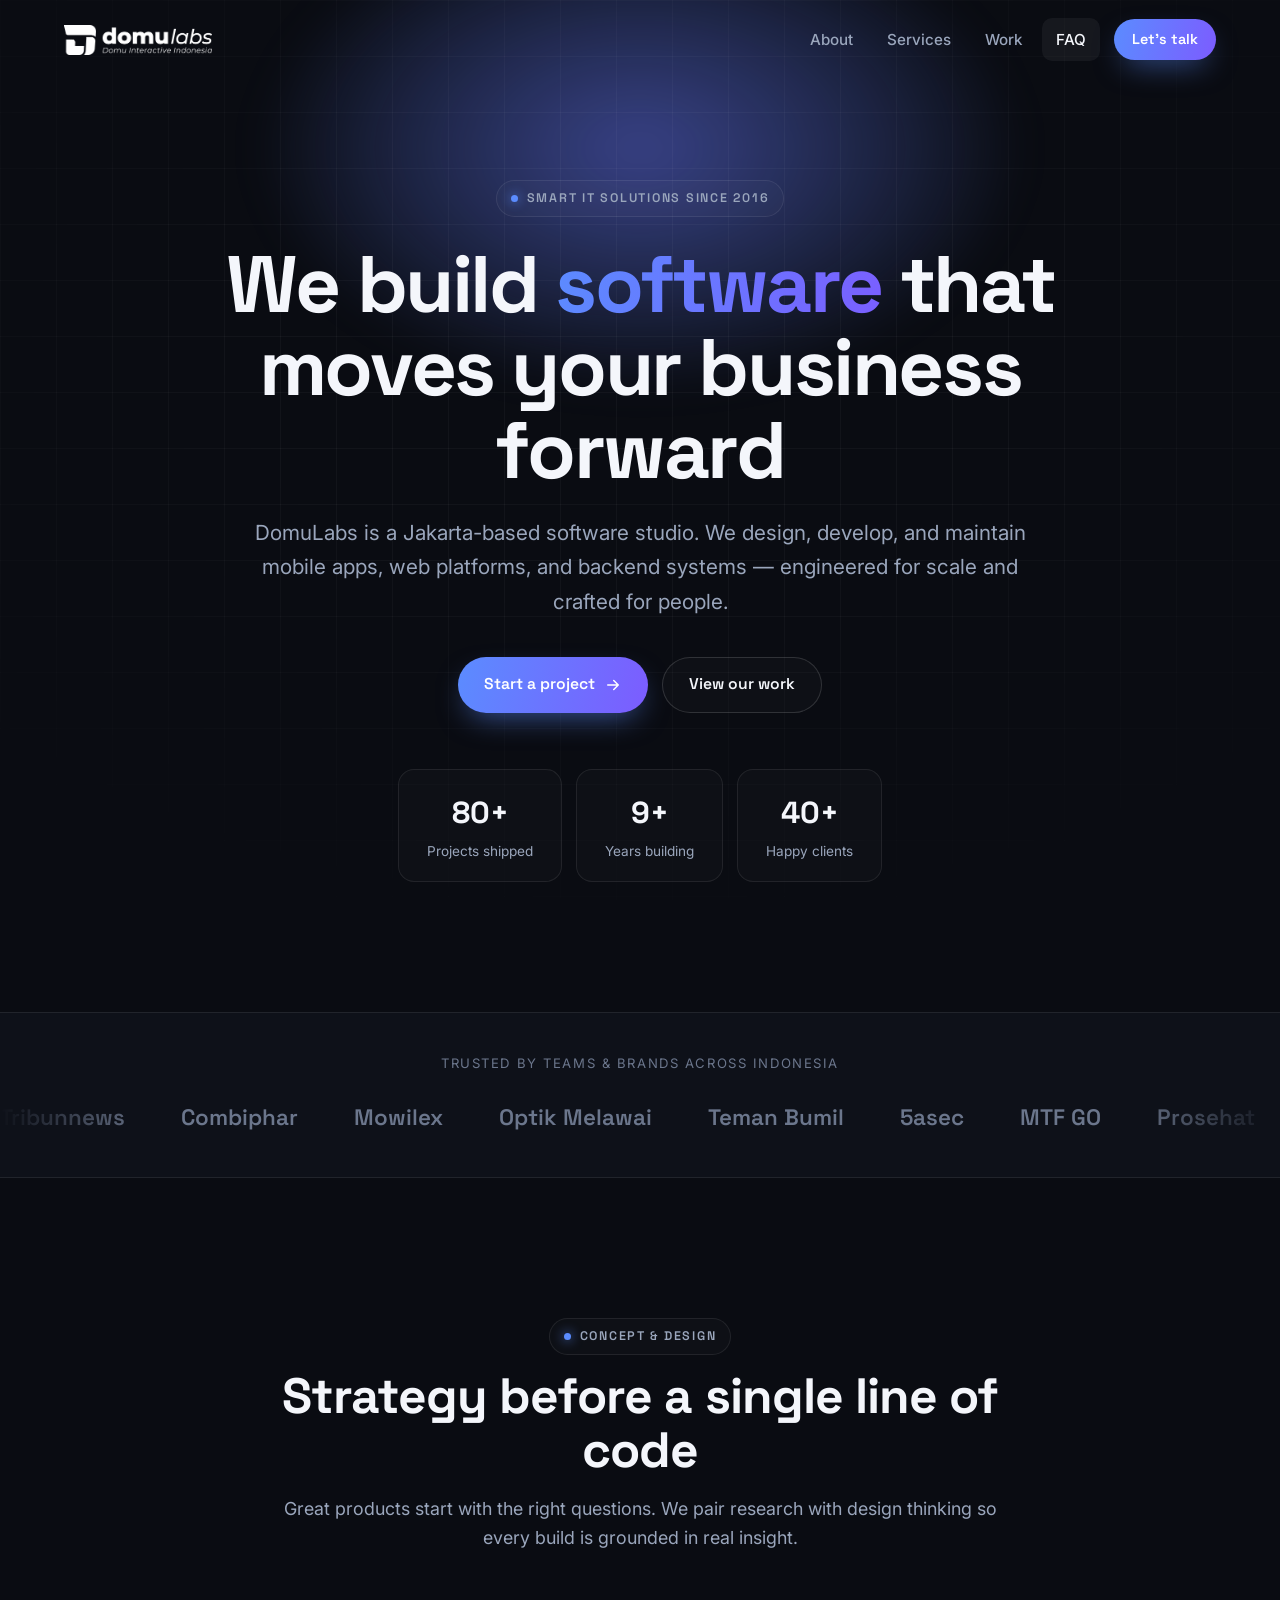
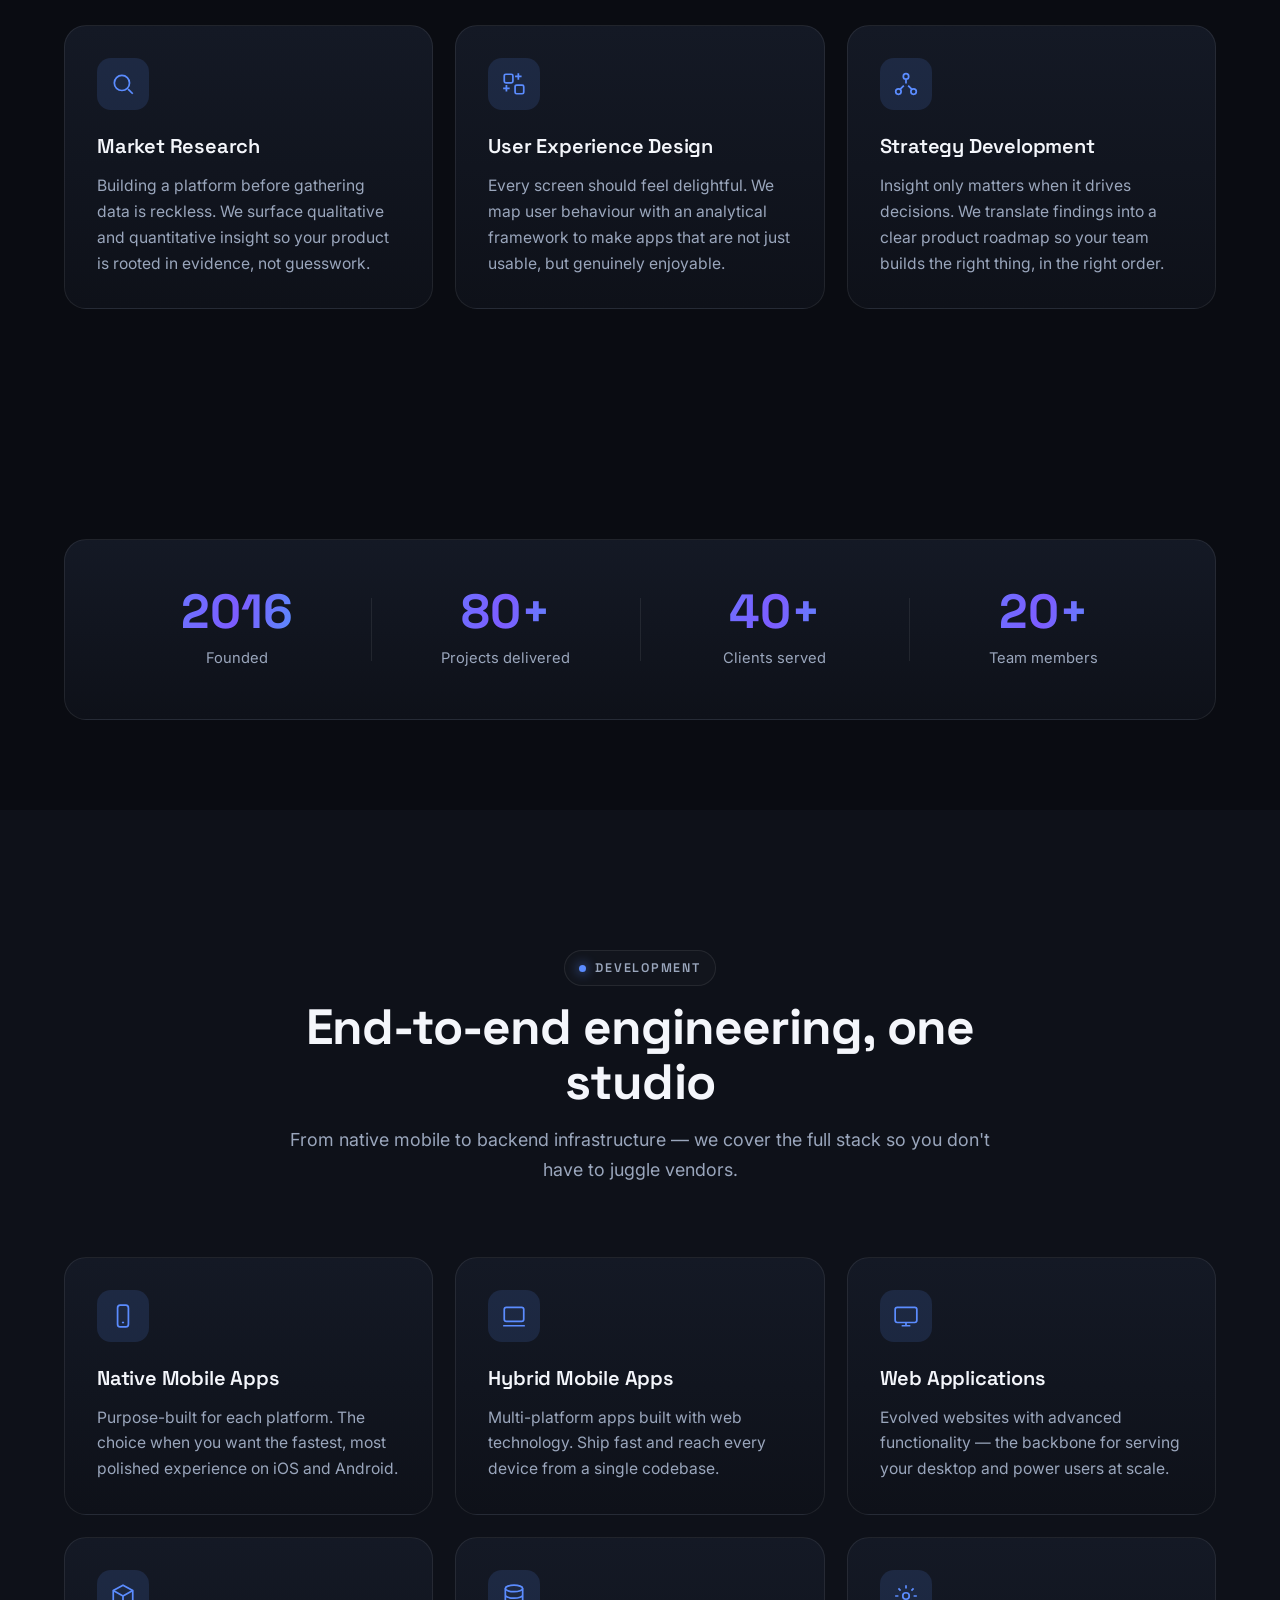
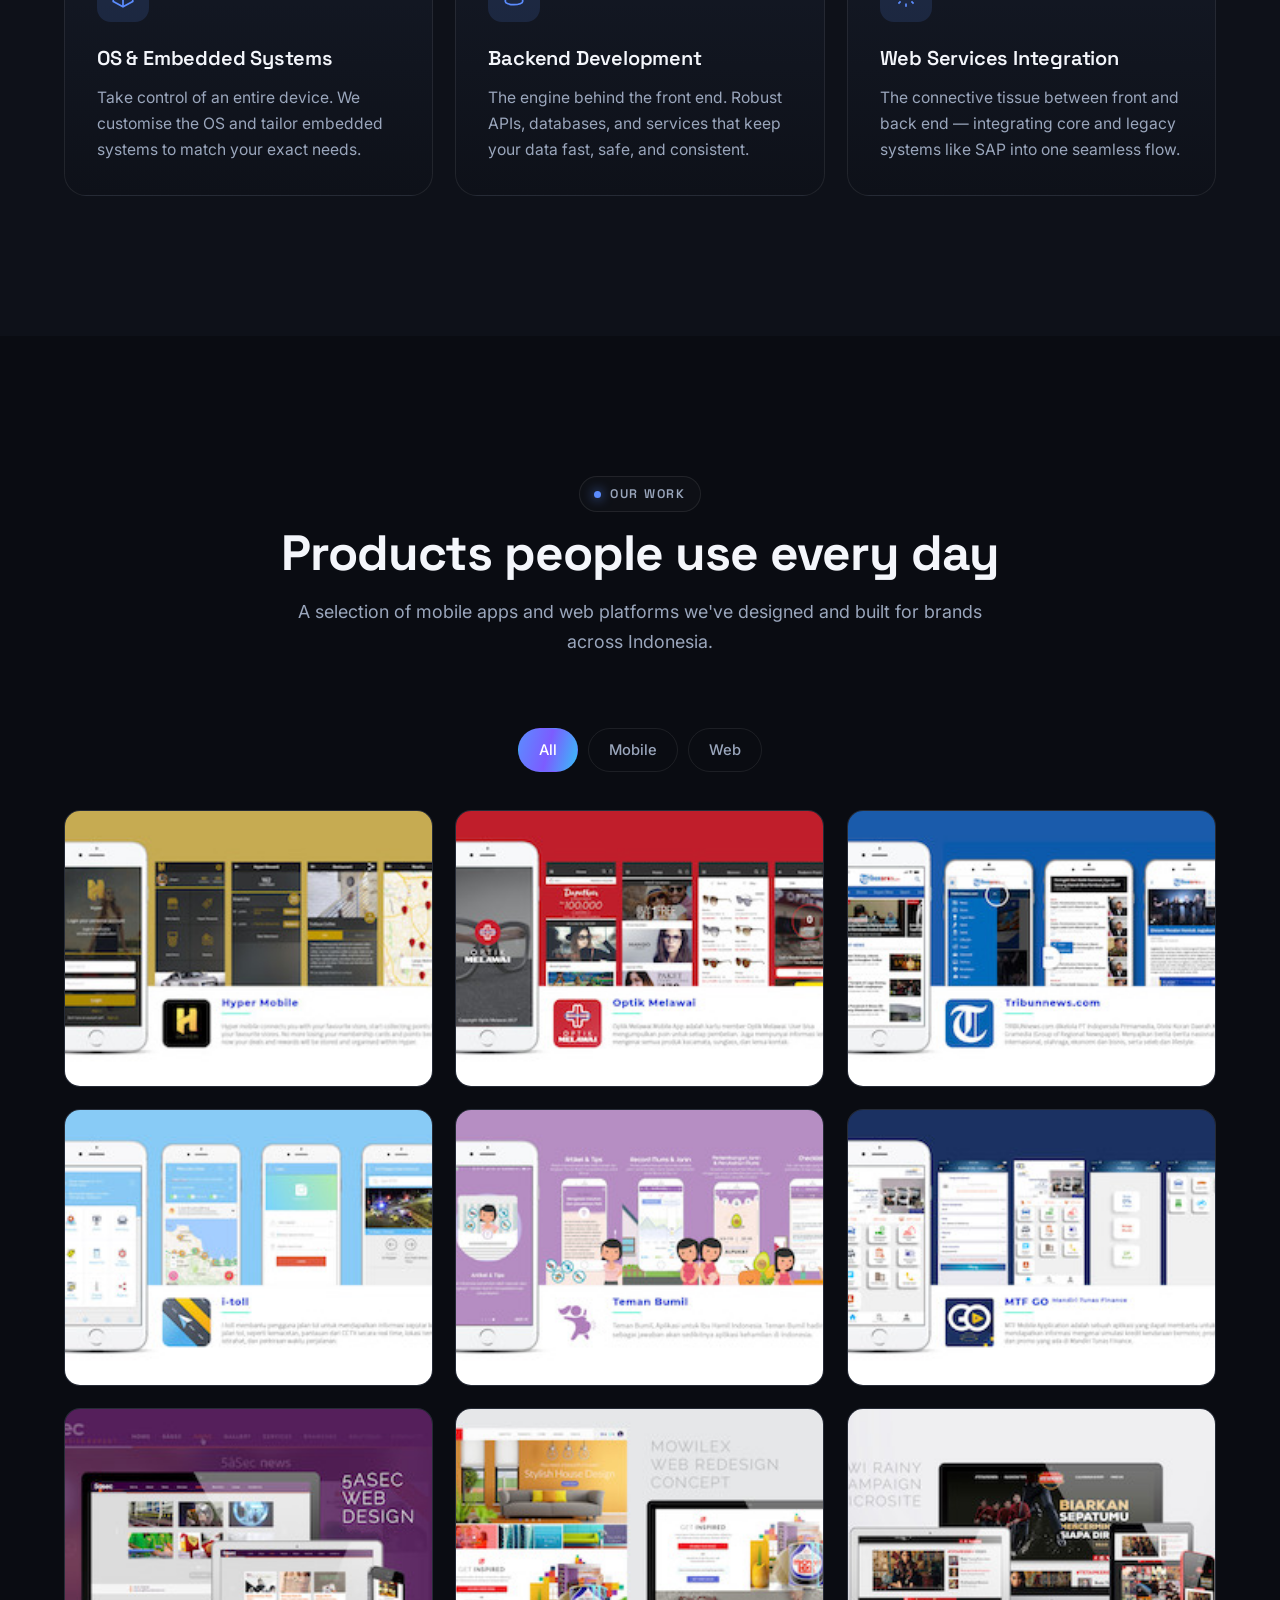
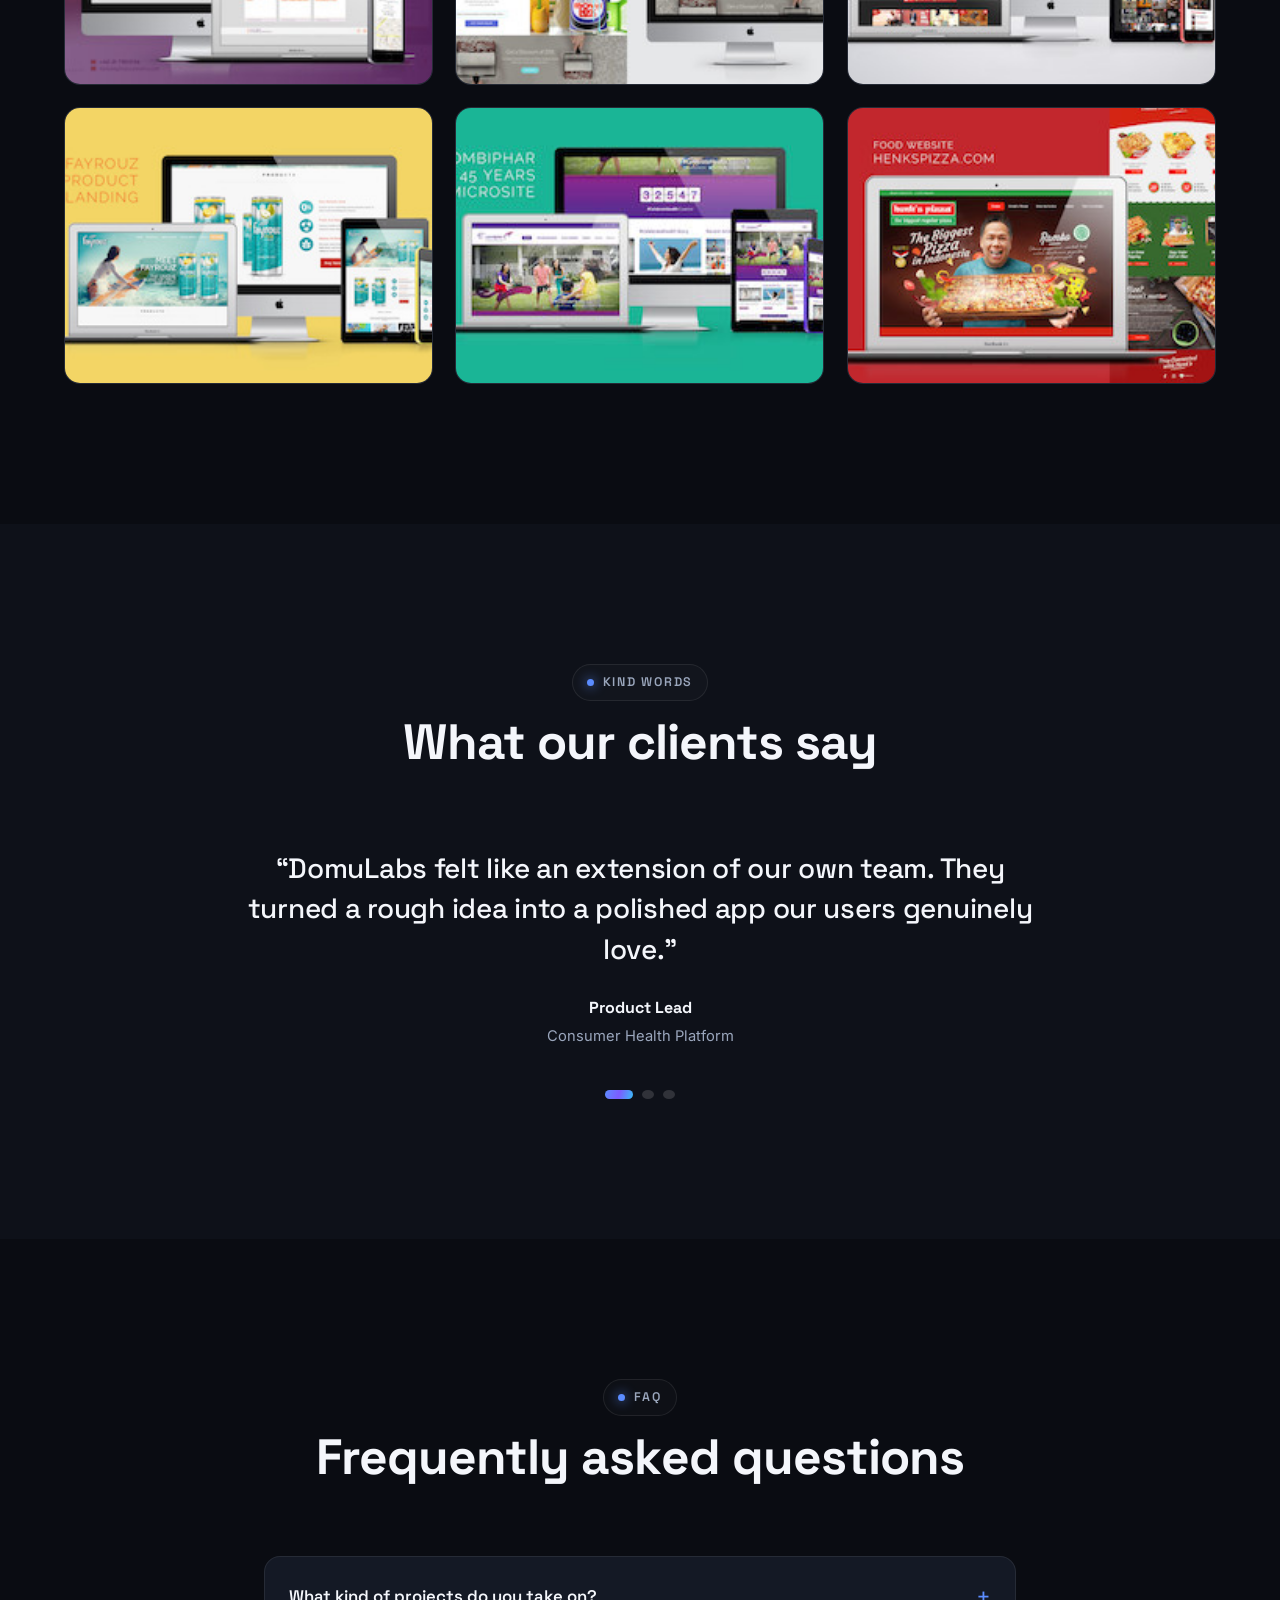
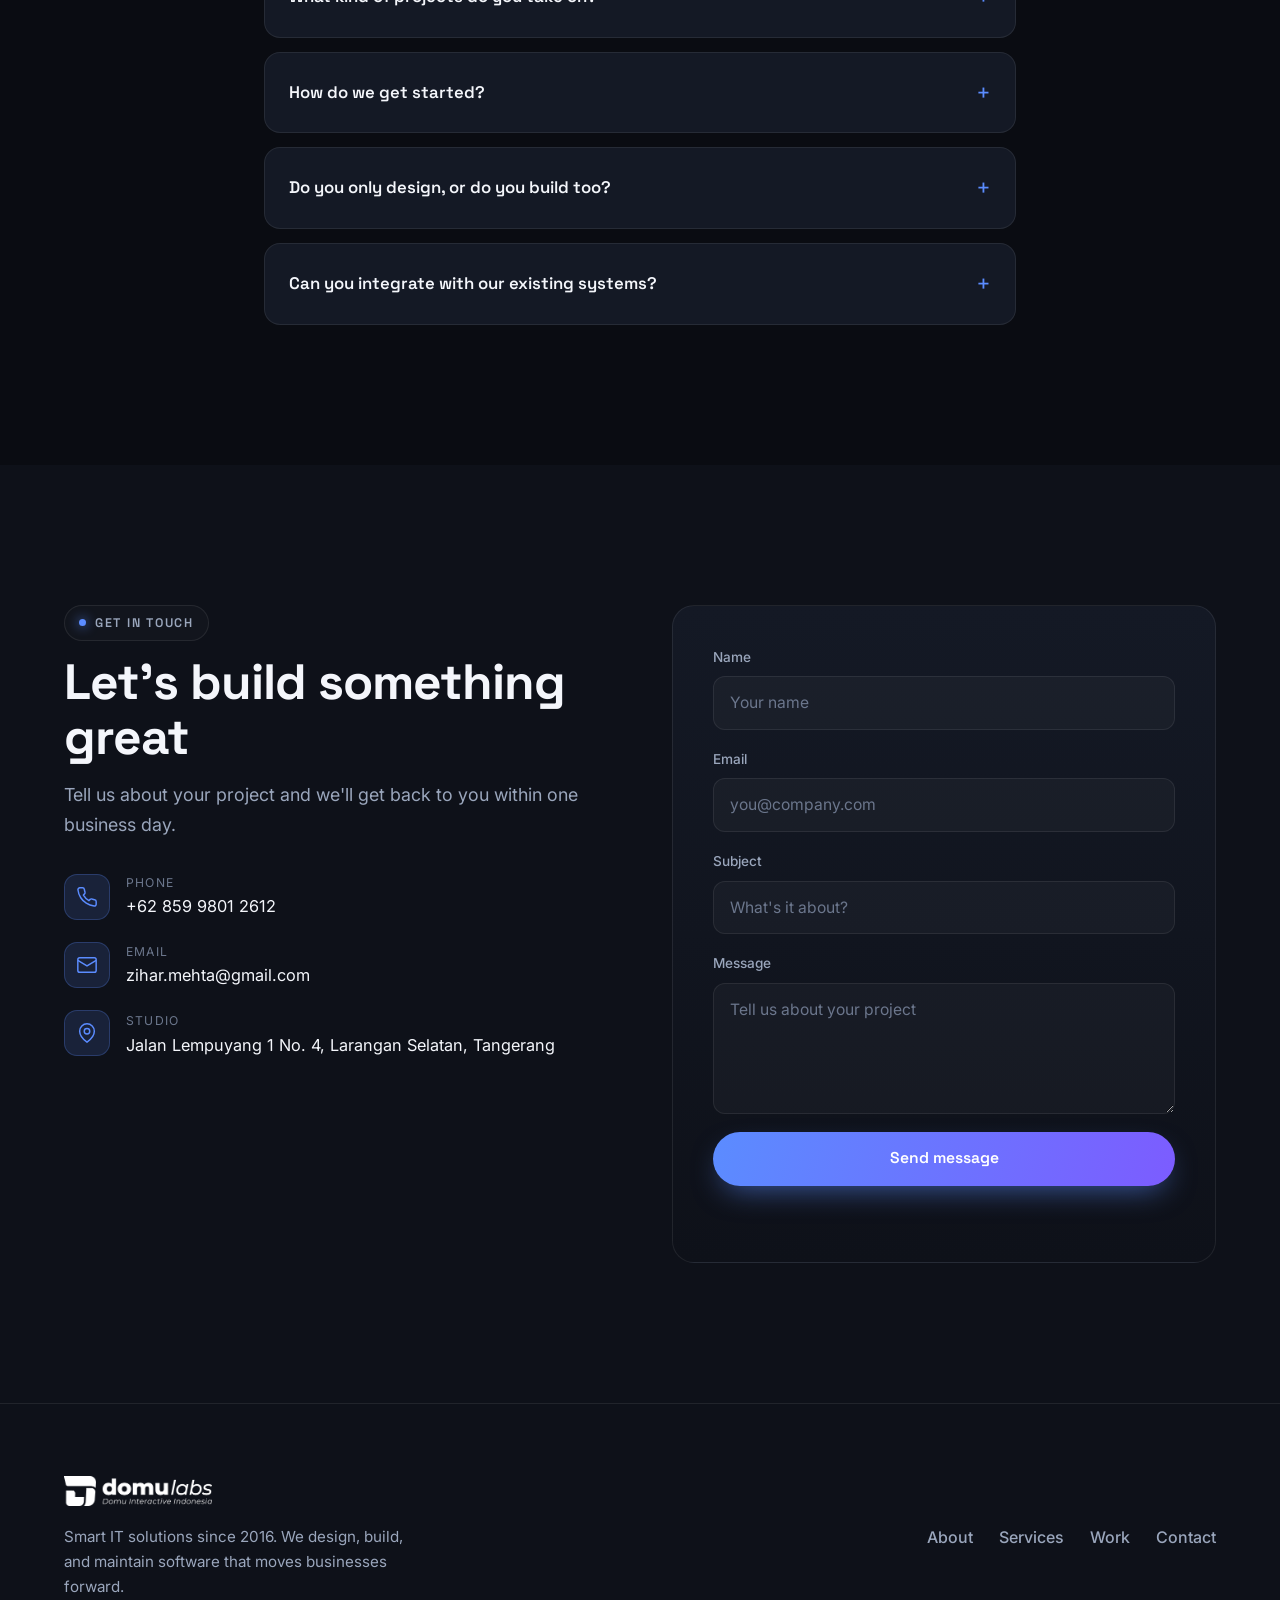
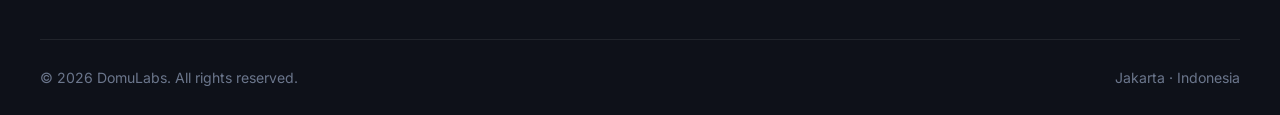
==== commit be64842b: "Add favicon, SEO meta tags, and update domain/email - Generate proper favicon set (.ico + PNG sizes," ====
--- a/index.html
+++ b/index.html
@@ -7,8 +7,61 @@
 	<meta name="description"
 		content="DomuLabs is a smart IT solutions provider based in Jakarta since 2016. We design, build, and maintain mobile applications, web platforms, and backend systems that move businesses forward.">
 	<meta name="theme-color" content="#0A0C12">
+	<meta name="keywords"
+		content="DomuLabs, Domu Interactive Indonesia, software house Jakarta, software studio, mobile app development, web development, backend, IT solutions Indonesia">
+	<meta name="author" content="DomuLabs">
+	<meta name="robots" content="index, follow">
+	<link rel="canonical" href="https://domudame.com/">
 
 	<title>DomuLabs — Software studio &amp; your partner in growth</title>
+
+	<!-- Open Graph -->
+	<meta property="og:type" content="website">
+	<meta property="og:site_name" content="DomuLabs">
+	<meta property="og:url" content="https://domudame.com/">
+	<meta property="og:title" content="DomuLabs — Software studio &amp; your partner in growth">
+	<meta property="og:description"
+		content="DomuLabs is a smart IT solutions provider based in Jakarta since 2016. We design, build, and maintain mobile applications, web platforms, and backend systems that move businesses forward.">
+	<meta property="og:image" content="https://domudame.com/img/og-image.png">
+	<meta property="og:image:width" content="1200">
+	<meta property="og:image:height" content="630">
+	<meta property="og:image:alt" content="DomuLabs — Domu Interactive Indonesia">
+	<meta property="og:locale" content="en_US">
+
+	<!-- Twitter Card -->
+	<meta name="twitter:card" content="summary_large_image">
+	<meta name="twitter:title" content="DomuLabs — Software studio &amp; your partner in growth">
+	<meta name="twitter:description"
+		content="A smart IT solutions provider based in Jakarta since 2016. We design, build, and maintain mobile apps, web platforms, and backend systems.">
+	<meta name="twitter:image" content="https://domudame.com/img/og-image.png">
+
+	<!-- Favicon -->
+	<link rel="icon" href="favicon.ico" sizes="any">
+	<link rel="icon" type="image/png" sizes="32x32" href="img/favicon/favicon-32x32.png">
+	<link rel="icon" type="image/png" sizes="16x16" href="img/favicon/favicon-16x16.png">
+	<link rel="apple-touch-icon" sizes="180x180" href="img/favicon/apple-touch-icon.png">
+	<link rel="manifest" href="site.webmanifest">
+
+	<!-- Structured data -->
+	<script type="application/ld+json">
+	{
+		"@context": "https://schema.org",
+		"@type": "Organization",
+		"name": "DomuLabs",
+		"alternateName": "Domu Interactive Indonesia",
+		"url": "https://domudame.com/",
+		"logo": "https://domudame.com/img/favicon/android-chrome-512x512.png",
+		"image": "https://domudame.com/img/og-image.png",
+		"description": "Smart IT solutions provider based in Jakarta since 2016, building mobile applications, web platforms, and backend systems.",
+		"email": "zihar.mehta@gmail.com",
+		"foundingDate": "2016",
+		"address": {
+			"@type": "PostalAddress",
+			"addressLocality": "Jakarta",
+			"addressCountry": "ID"
+		}
+	}
+	</script>
 
 	<!-- Fonts -->
 	<link rel="preconnect" href="https://fonts.googleapis.com">
@@ -425,7 +478,7 @@
 								<span class="contact-list__ic">
 									<svg viewBox="0 0 24 24" fill="none" stroke="currentColor" stroke-width="1.6"><rect x="2" y="4" width="20" height="16" rx="2" /><path d="m2 7 10 6 10-6" /></svg>
 								</span>
-								<div><span>Email</span><a href="mailto:support@domulabs.com">support@domulabs.com</a></div>
+								<div><span>Email</span><a href="mailto:zihar.mehta@gmail.com">zihar.mehta@gmail.com</a></div>
 							</li>
 							<li>
 								<span class="contact-list__ic">
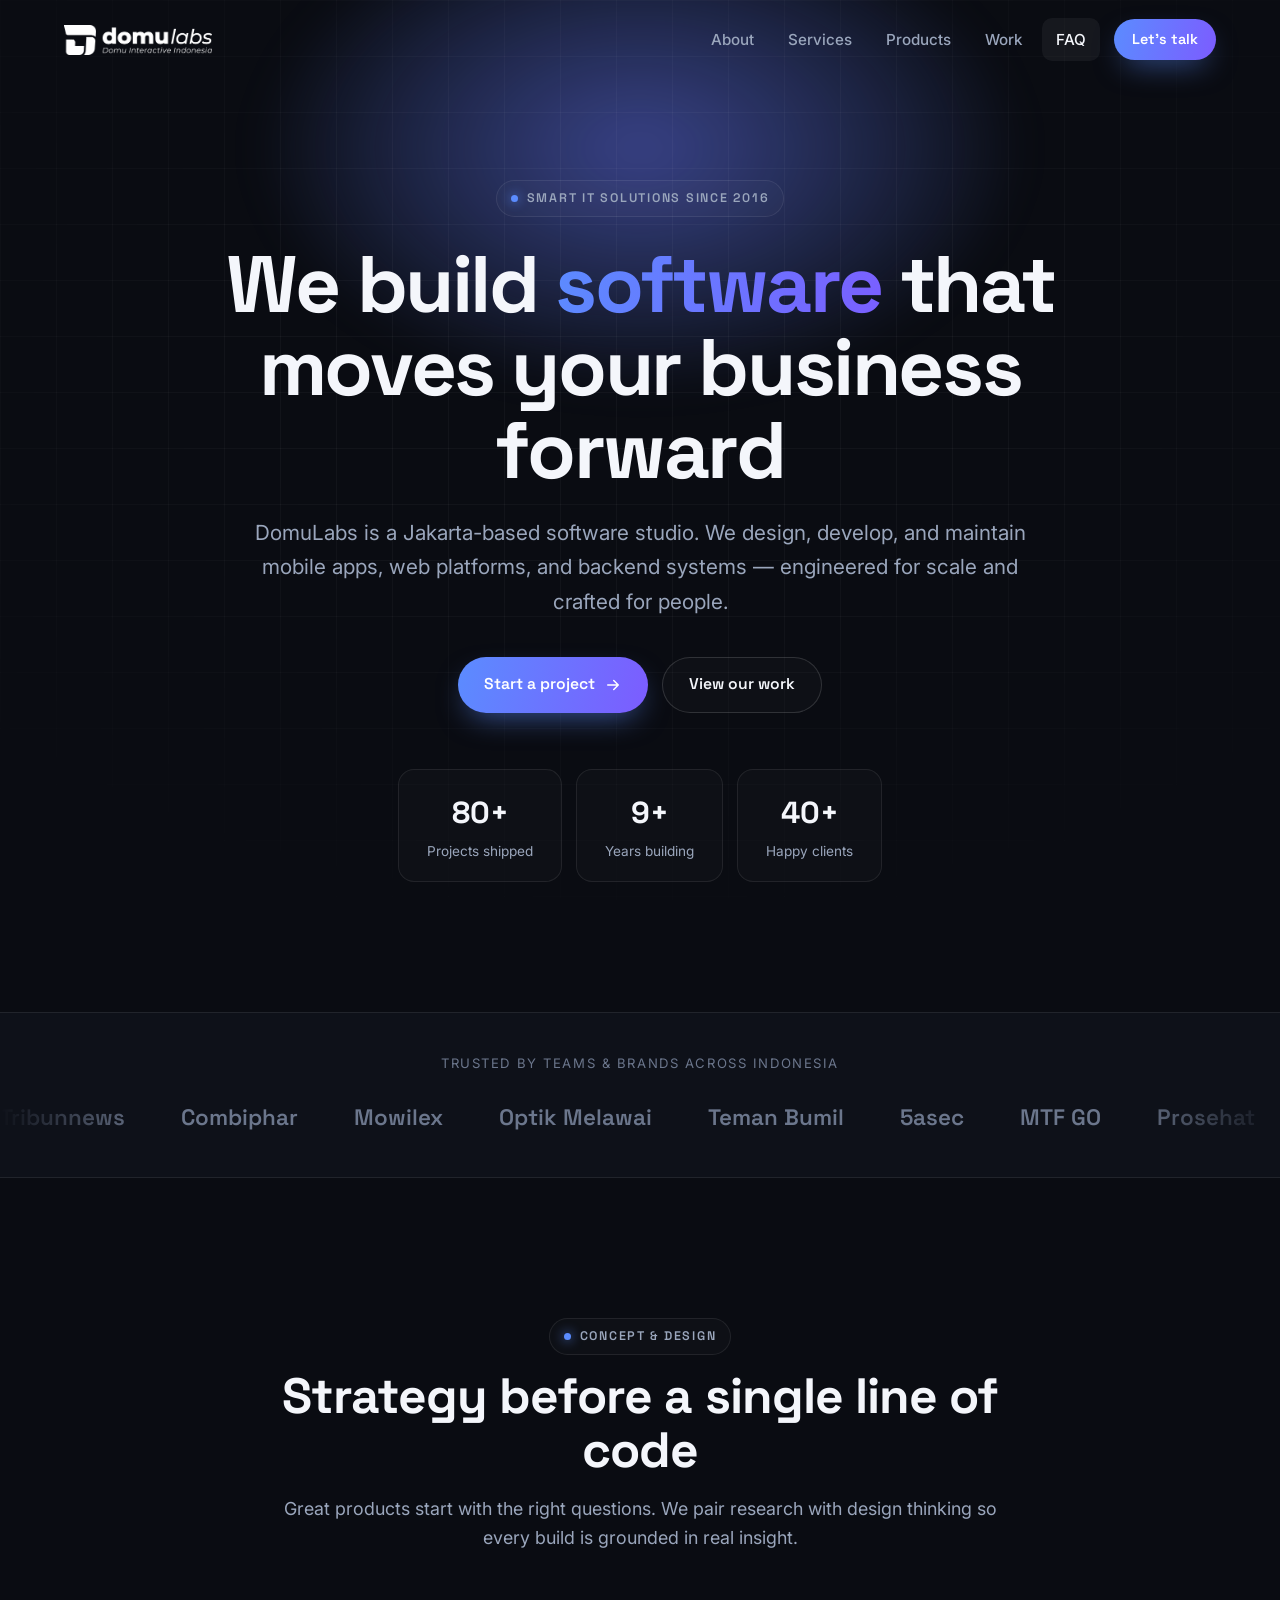
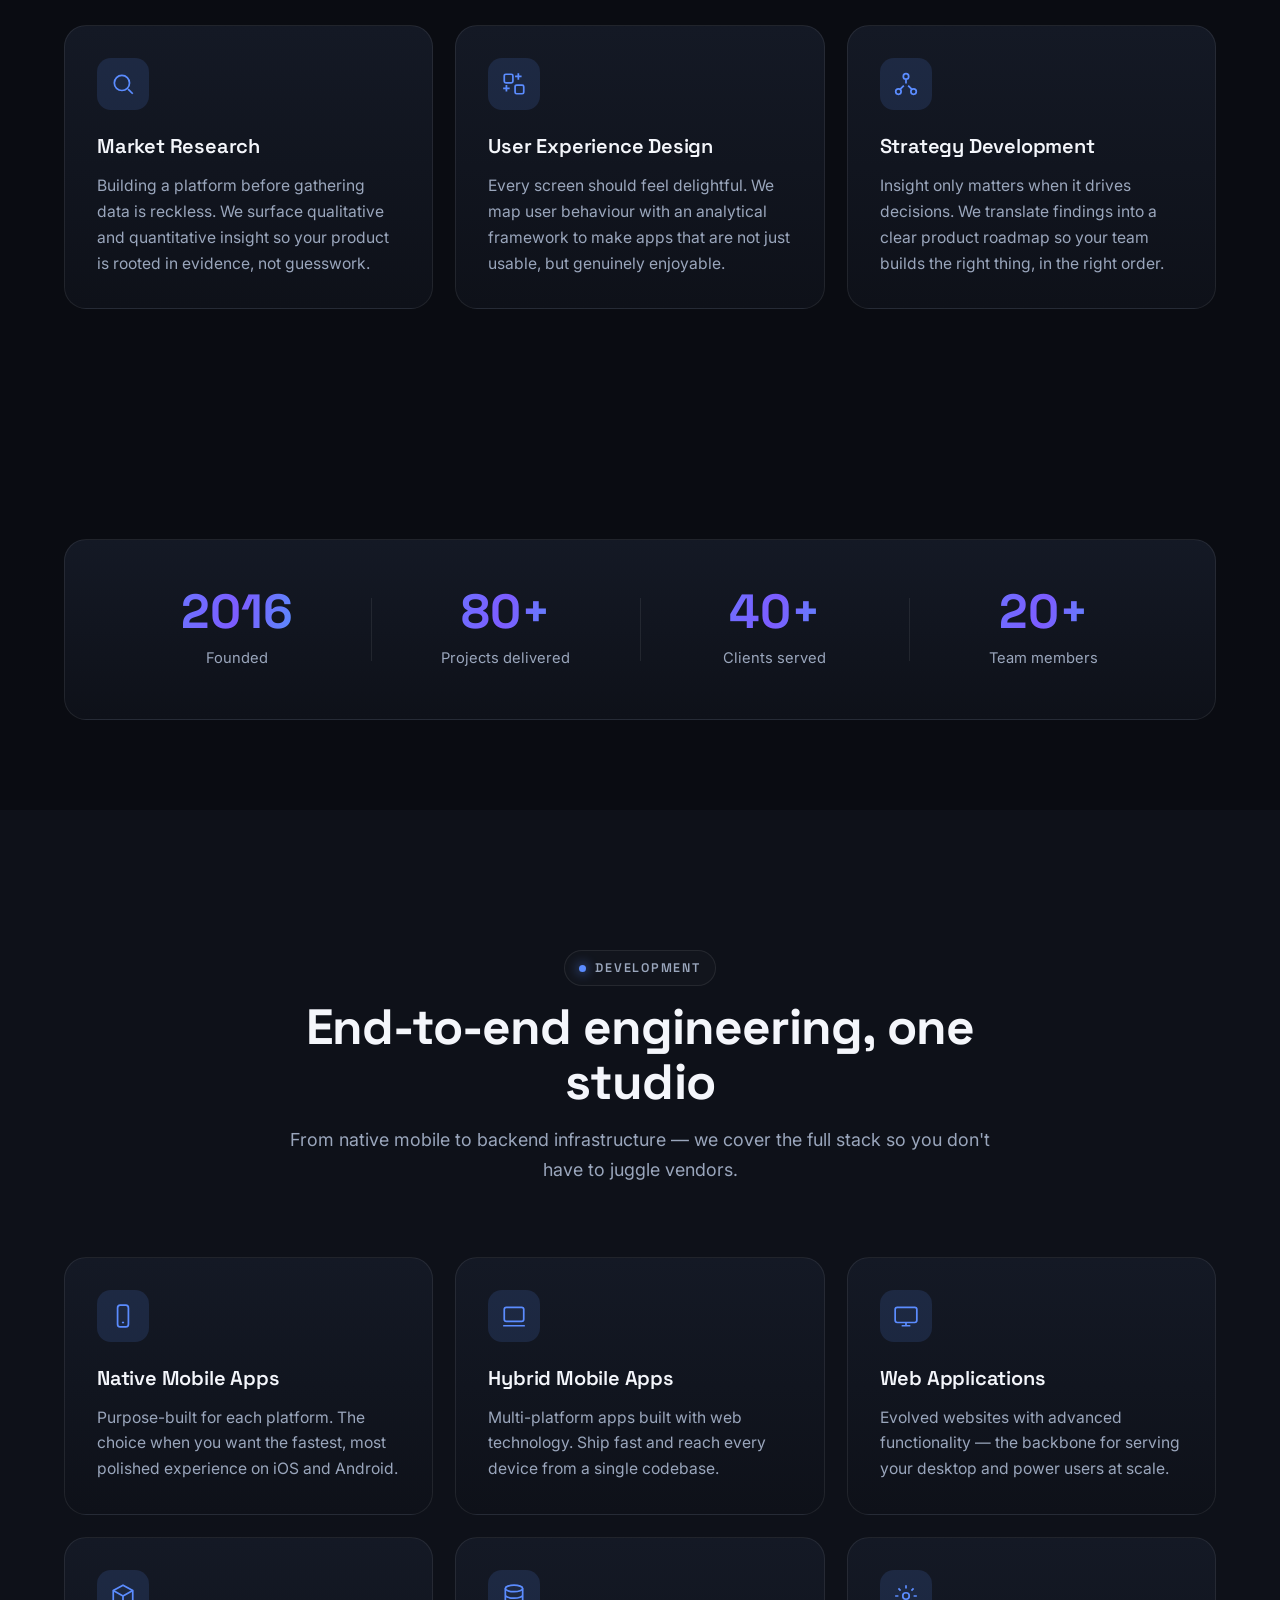
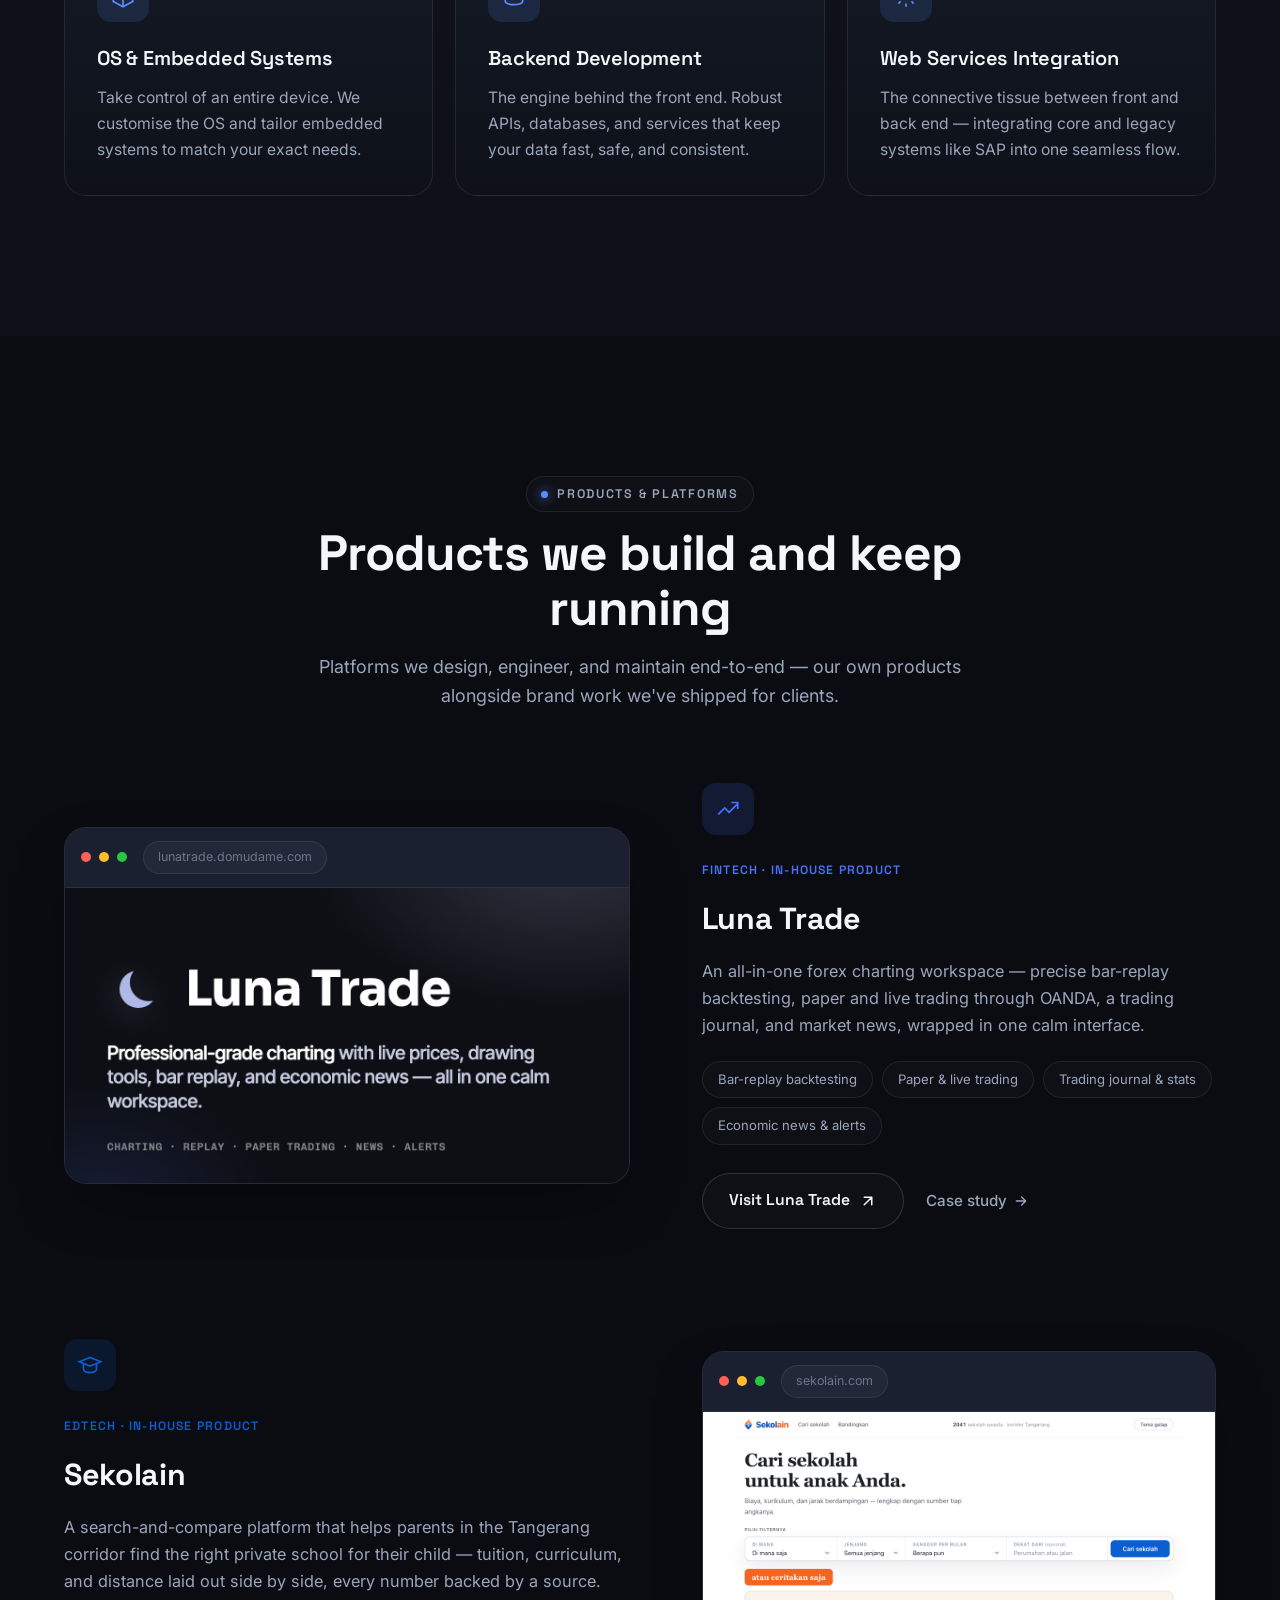
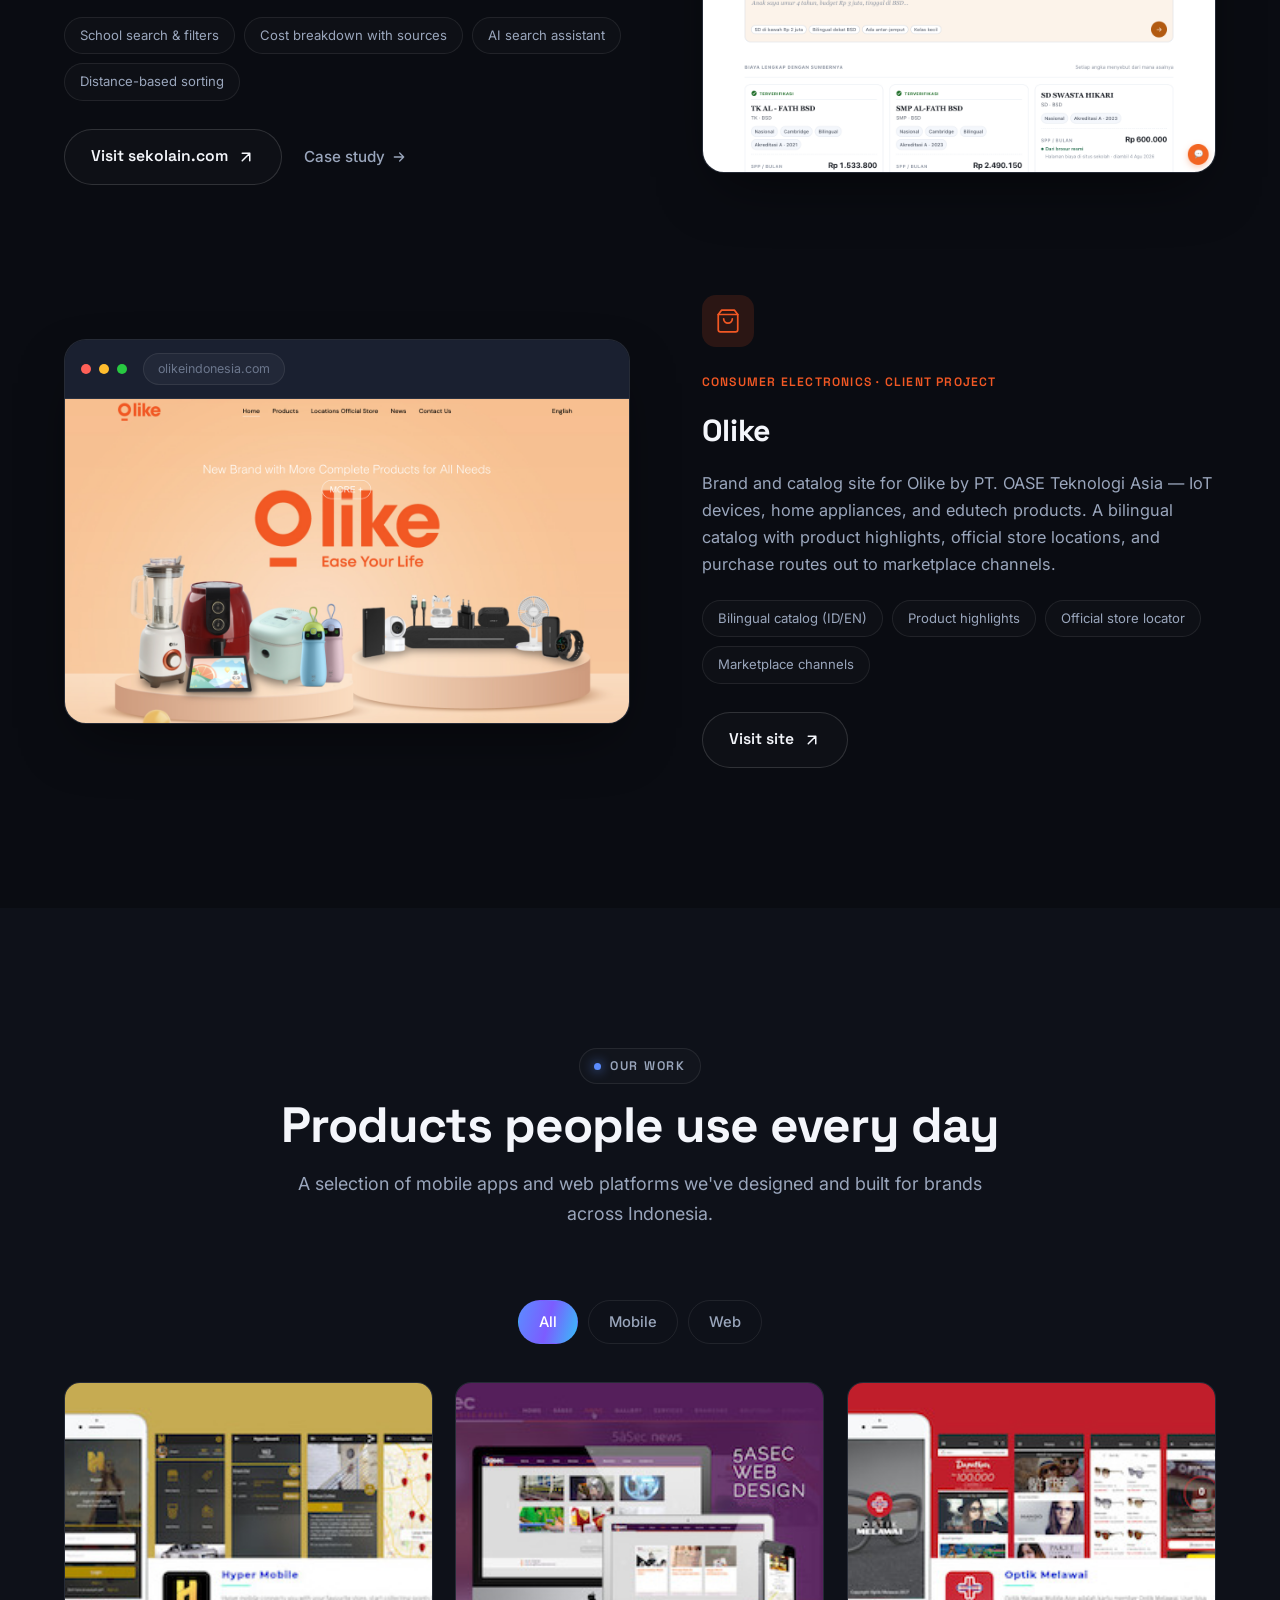
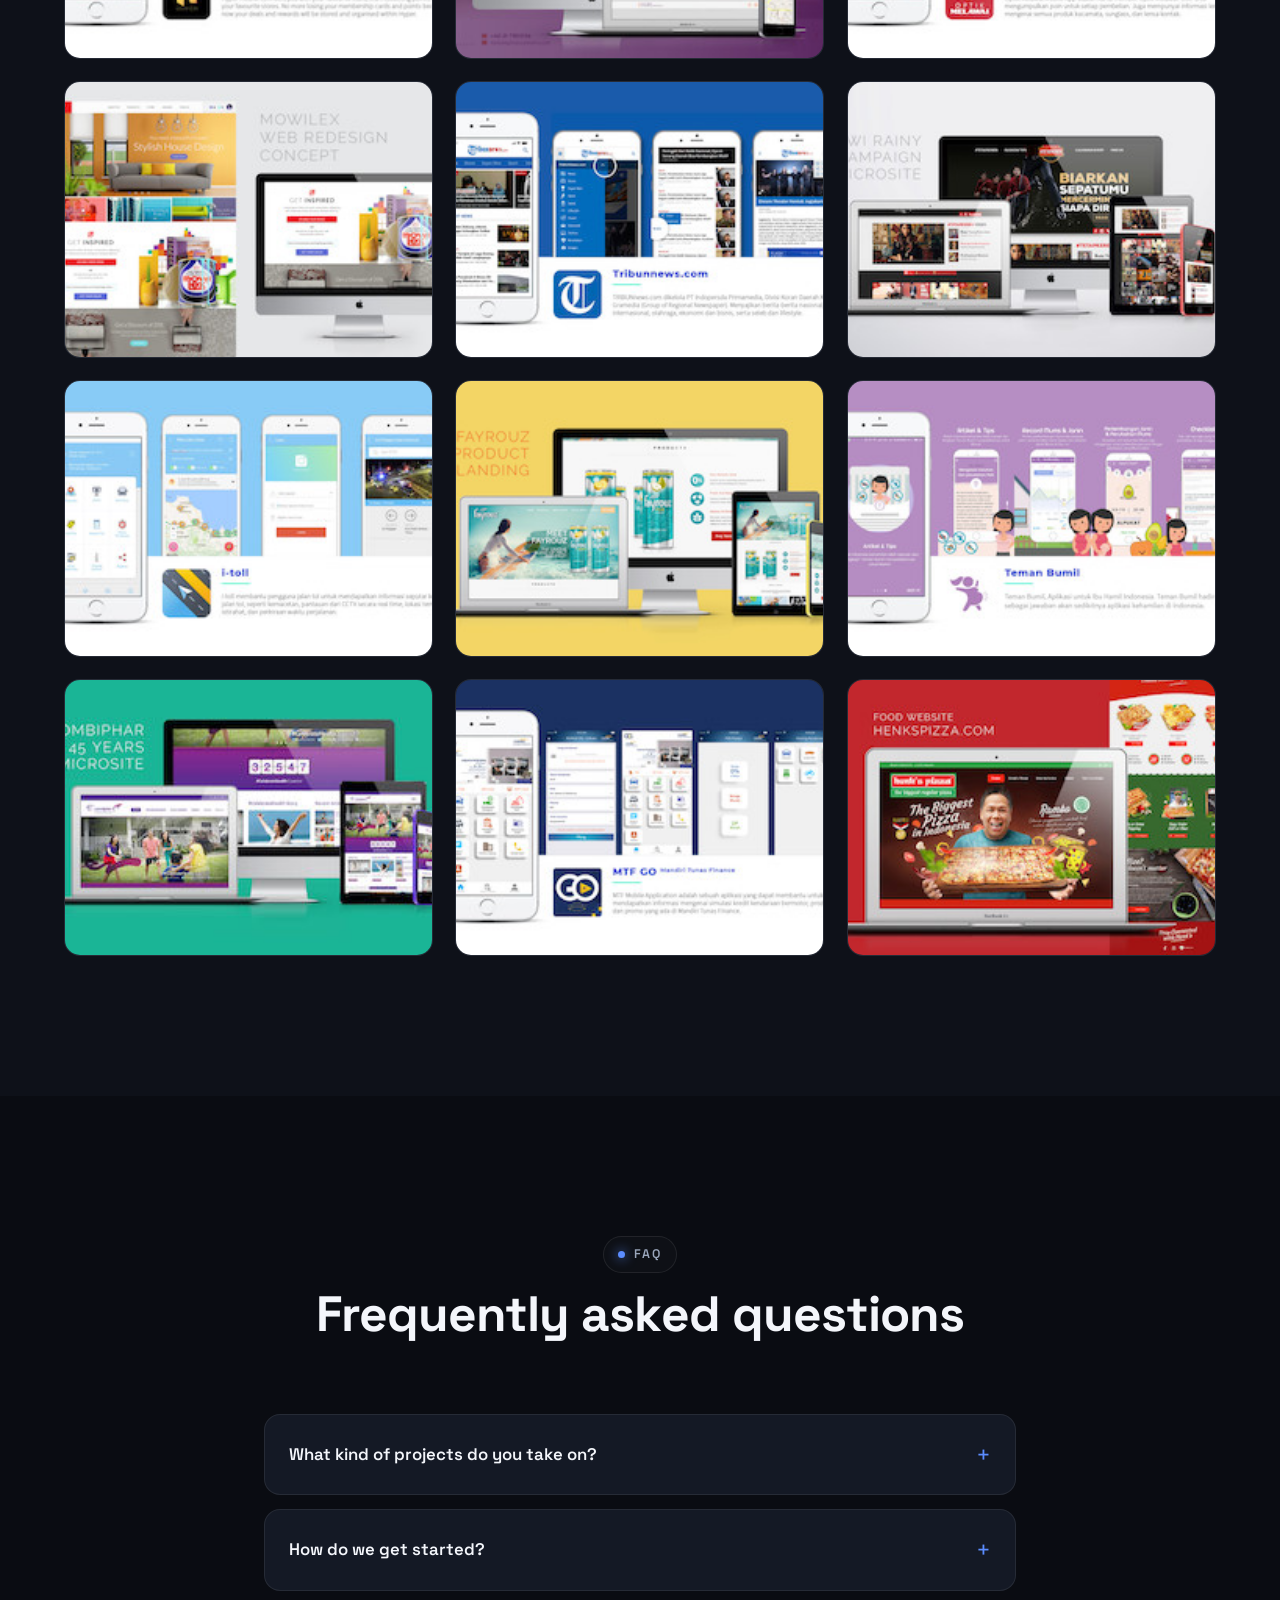
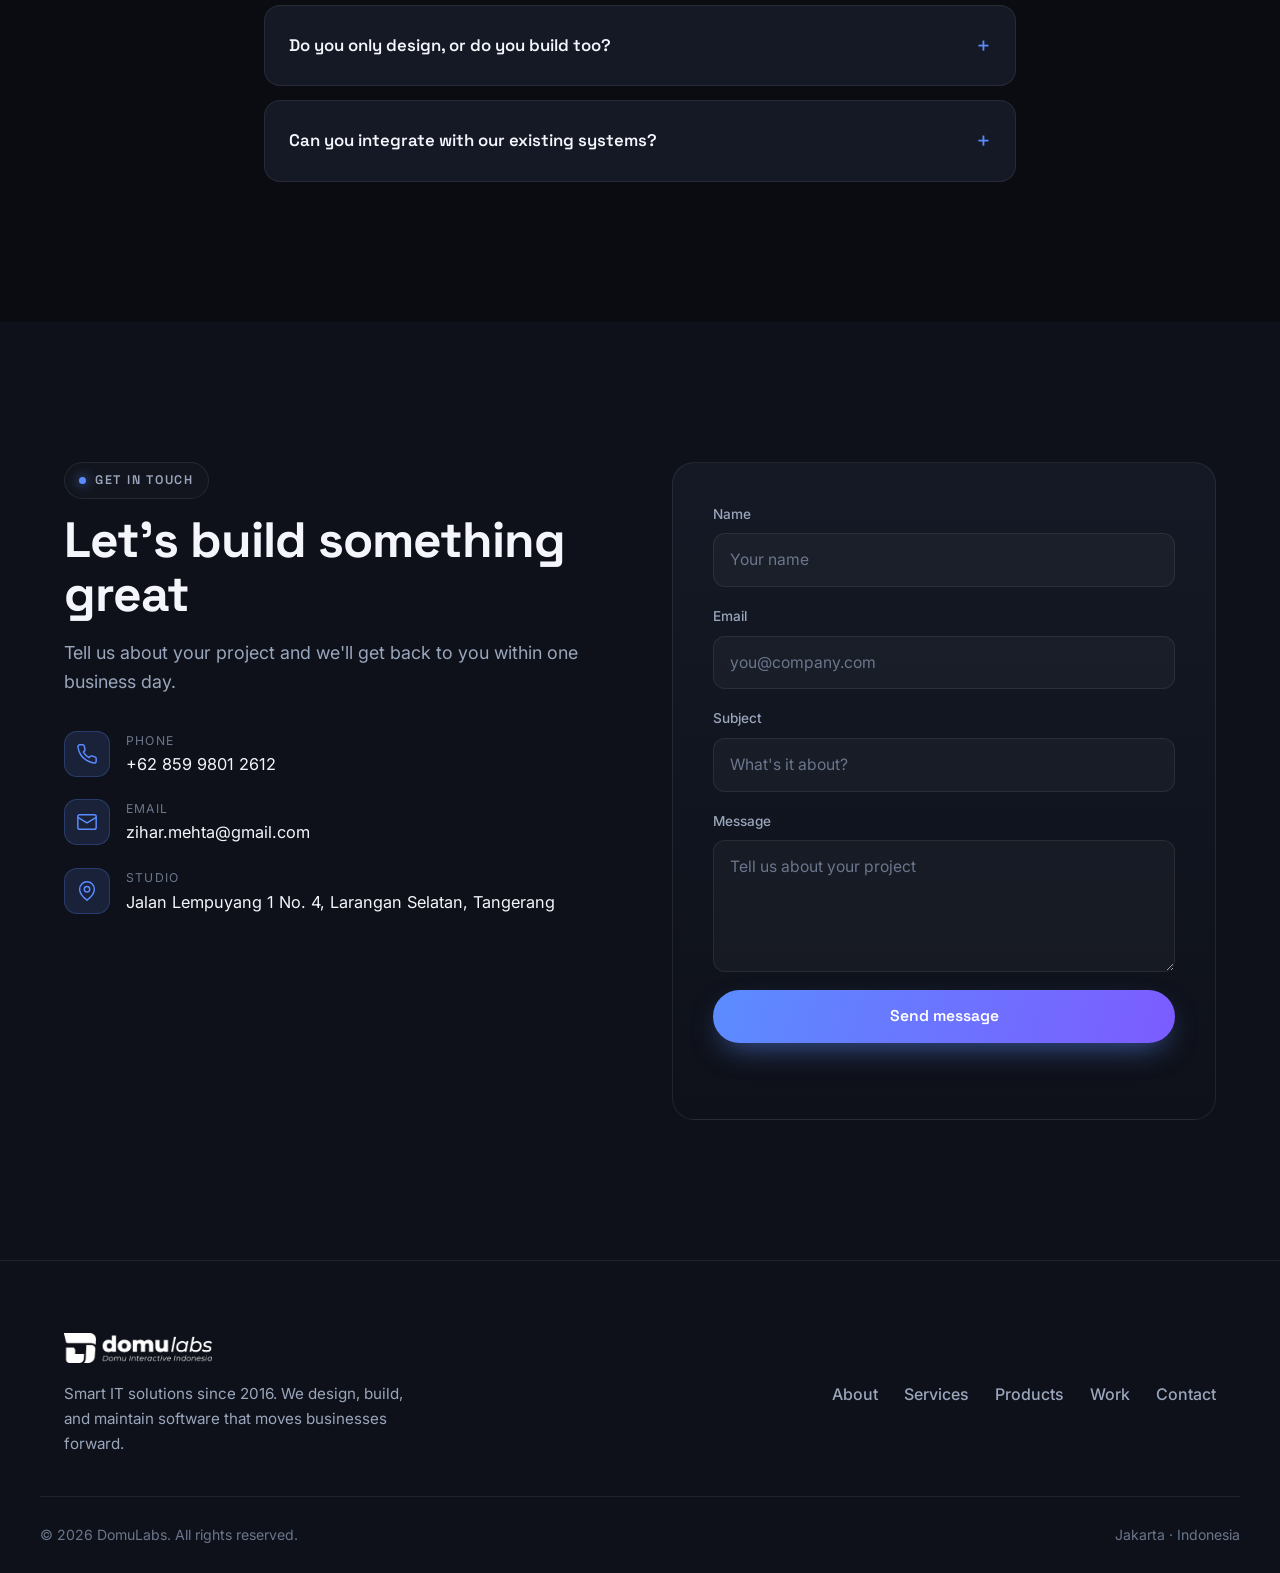
==== commit 1de6257b: "Add Products section and case-study page, alternate work grid Introduce a "Products & Platforms" sec" ====
--- a/index.html
+++ b/index.html
@@ -88,6 +88,7 @@
 			<nav class="nav__links" id="navLinks" aria-label="Primary">
 				<a href="#about">About</a>
 				<a href="#services">Services</a>
+				<a href="#products">Products</a>
 				<a href="#work">Work</a>
 				<a href="#faq">FAQ</a>
 				<a href="#contact" class="btn btn--sm btn--primary nav__cta">Let's talk</a>
@@ -271,8 +272,131 @@
 			</div>
 		</section>
 
+		<!-- ============ PRODUCTS ============ -->
+		<section class="section" id="products">
+			<div class="container">
+				<div class="section__head reveal">
+					<span class="eyebrow"><span class="eyebrow__dot"></span> Products &amp; Platforms</span>
+					<h2 class="section__title">Products we build and keep running</h2>
+					<p class="section__sub">Platforms we design, engineer, and maintain end-to-end — our own products
+						alongside brand work we've shipped for clients.</p>
+				</div>
+
+				<div class="showcase">
+					<article class="showcase-item reveal">
+						<div class="showcase-item__media">
+							<div class="browser-frame">
+								<div class="browser-frame__bar">
+									<span class="browser-frame__dot"></span><span class="browser-frame__dot"></span><span class="browser-frame__dot"></span>
+									<span class="browser-frame__url">lunatrade.domudame.com</span>
+								</div>
+								<img src="img/products/luna-trade-preview.png" alt="Luna Trade — forex charting, replay and paper trading workspace" loading="lazy">
+							</div>
+						</div>
+						<div class="showcase-item__content">
+							<div class="showcase-item__icon" style="background:rgba(74,113,255,.14); color:#4A71FF;">
+								<svg viewBox="0 0 24 24" fill="none" stroke="currentColor" stroke-width="1.6"><path d="M3 17 9 11l4 4 8-8" /><path d="M15 6h6v6" /></svg>
+							</div>
+							<span class="showcase-item__badge" style="color:#4A71FF;">FinTech · In-House Product</span>
+							<h3>Luna Trade</h3>
+							<p>An all-in-one forex charting workspace — precise bar-replay backtesting, paper and live
+								trading through OANDA, a trading journal, and market news, wrapped in one calm interface.</p>
+							<div class="product-tags">
+								<span>Bar-replay backtesting</span>
+								<span>Paper &amp; live trading</span>
+								<span>Trading journal &amp; stats</span>
+								<span>Economic news &amp; alerts</span>
+							</div>
+							<div class="showcase-item__actions">
+								<a href="https://lunatrade.domudame.com" target="_blank" rel="noopener" class="btn btn--ghost">
+									Visit Luna Trade
+									<svg viewBox="0 0 24 24" width="18" height="18" fill="none" stroke="currentColor" stroke-width="2" stroke-linecap="round" stroke-linejoin="round"><path d="M7 17 17 7M7 7h10v10" /></svg>
+								</a>
+								<a href="products.html#luna-trade" class="case-link">
+									Case study
+									<svg viewBox="0 0 24 24" fill="none" stroke="currentColor" stroke-width="2" stroke-linecap="round" stroke-linejoin="round"><path d="M5 12h14M13 6l6 6-6 6" /></svg>
+								</a>
+							</div>
+						</div>
+					</article>
+
+					<article class="showcase-item showcase-item--reverse reveal">
+						<div class="showcase-item__media">
+							<div class="browser-frame">
+								<div class="browser-frame__bar">
+									<span class="browser-frame__dot"></span><span class="browser-frame__dot"></span><span class="browser-frame__dot"></span>
+									<span class="browser-frame__url">sekolain.com</span>
+								</div>
+								<img src="img/products/sekolain-preview.png" alt="Sekolain — school search and comparison platform for parents" loading="lazy">
+							</div>
+						</div>
+						<div class="showcase-item__content">
+							<div class="showcase-item__icon" style="background:rgba(11,95,208,.14); color:#0B5FD0;">
+								<svg viewBox="0 0 24 24" fill="none" stroke="currentColor" stroke-width="1.6"><path d="M22 9 12 5 2 9l10 4 10-4Z" /><path d="M6 11v5c0 1.7 2.7 3 6 3s6-1.3 6-3v-5" /></svg>
+							</div>
+							<span class="showcase-item__badge" style="color:#0B5FD0;">EdTech · In-House Product</span>
+							<h3>Sekolain</h3>
+							<p>A search-and-compare platform that helps parents in the Tangerang corridor find the right
+								private school for their child — tuition, curriculum, and distance laid out side by
+								side, every number backed by a source.</p>
+							<div class="product-tags">
+								<span>School search &amp; filters</span>
+								<span>Cost breakdown with sources</span>
+								<span>AI search assistant</span>
+								<span>Distance-based sorting</span>
+							</div>
+							<div class="showcase-item__actions">
+								<a href="https://sekolain.com" target="_blank" rel="noopener" class="btn btn--ghost">
+									Visit sekolain.com
+									<svg viewBox="0 0 24 24" width="18" height="18" fill="none" stroke="currentColor" stroke-width="2" stroke-linecap="round" stroke-linejoin="round"><path d="M7 17 17 7M7 7h10v10" /></svg>
+								</a>
+								<a href="products.html#sekolain" class="case-link">
+									Case study
+									<svg viewBox="0 0 24 24" fill="none" stroke="currentColor" stroke-width="2" stroke-linecap="round" stroke-linejoin="round"><path d="M5 12h14M13 6l6 6-6 6" /></svg>
+								</a>
+							</div>
+						</div>
+					</article>
+
+					<article class="showcase-item reveal">
+						<div class="showcase-item__media">
+							<div class="browser-frame">
+								<div class="browser-frame__bar">
+									<span class="browser-frame__dot"></span><span class="browser-frame__dot"></span><span class="browser-frame__dot"></span>
+									<span class="browser-frame__url">olikeindonesia.com</span>
+								</div>
+								<img src="img/products/olike-preview.png" alt="Olike — brand and product catalog site for consumer electronics" loading="lazy">
+							</div>
+						</div>
+						<div class="showcase-item__content">
+							<div class="showcase-item__icon" style="background:rgba(242,88,36,.14); color:#F25824;">
+								<svg viewBox="0 0 24 24" fill="none" stroke="currentColor" stroke-width="1.6" stroke-linecap="round" stroke-linejoin="round"><path d="M6 2 3 6v14a2 2 0 0 0 2 2h14a2 2 0 0 0 2-2V6l-3-4Z" /><path d="M3 6h18" /><path d="M16 10a4 4 0 0 1-8 0" /></svg>
+							</div>
+							<span class="showcase-item__badge" style="color:#F25824;">Consumer Electronics · Client Project</span>
+							<h3>Olike</h3>
+							<p>Brand and catalog site for Olike by PT. OASE Teknologi Asia — IoT devices, home
+								appliances, and edutech products. A bilingual catalog with product highlights, official
+								store locations, and purchase routes out to marketplace channels.</p>
+							<div class="product-tags">
+								<span>Bilingual catalog (ID/EN)</span>
+								<span>Product highlights</span>
+								<span>Official store locator</span>
+								<span>Marketplace channels</span>
+							</div>
+							<div class="showcase-item__actions">
+								<a href="https://olikeindonesia.com" target="_blank" rel="noopener" class="btn btn--ghost">
+									Visit site
+									<svg viewBox="0 0 24 24" width="18" height="18" fill="none" stroke="currentColor" stroke-width="2" stroke-linecap="round" stroke-linejoin="round"><path d="M7 17 17 7M7 7h10v10" /></svg>
+								</a>
+							</div>
+						</div>
+					</article>
+				</div>
+			</div>
+		</section>
+
 		<!-- ============ PORTFOLIO ============ -->
-		<section class="section" id="work">
+		<section class="section section--alt" id="work">
 			<div class="container">
 				<div class="section__head reveal">
 					<span class="eyebrow"><span class="eyebrow__dot"></span> Our Work</span>
@@ -288,7 +412,7 @@
 				</div>
 
 				<div class="work-grid" id="workGrid">
-					<!-- App -->
+					<!-- Mobile and web alternate so the "All" view reads as a checkerboard -->
 					<figure class="work" data-cat="app">
 						<img src="img/portfolio/thumb-domulabs-app-portfolio-1.jpg" alt="Hyper Mobile" loading="lazy">
 						<figcaption><div><span>Mobile App</span><h3>Hyper Mobile</h3></div>
@@ -297,6 +421,14 @@
 							</button>
 						</figcaption>
 					</figure>
+					<figure class="work" data-cat="web">
+						<img src="img/portfolio/thumb-domulabs-web-portfolio-1.jpg" alt="5àsec" loading="lazy">
+						<figcaption><div><span>Web Platform</span><h3>5àsec</h3></div>
+							<button class="work__zoom" data-full="img/portfolio/domulabs-web-portfolio-1.jpg" data-title="5àsec" aria-label="View 5àsec">
+								<svg viewBox="0 0 24 24" fill="none" stroke="currentColor" stroke-width="2"><circle cx="11" cy="11" r="7" /><path d="m21 21-4.3-4.3M11 8v6M8 11h6" /></svg>
+							</button>
+						</figcaption>
+					</figure>
 					<figure class="work" data-cat="app">
 						<img src="img/portfolio/thumb-domulabs-app-portfolio-2.jpg" alt="Optik Melawai" loading="lazy">
 						<figcaption><div><span>Mobile App</span><h3>Optik Melawai</h3></div>
@@ -305,6 +437,14 @@
 							</button>
 						</figcaption>
 					</figure>
+					<figure class="work" data-cat="web">
+						<img src="img/portfolio/thumb-domulabs-web-portfolio-2.jpg" alt="Mowilex" loading="lazy">
+						<figcaption><div><span>Web Platform</span><h3>Mowilex</h3></div>
+							<button class="work__zoom" data-full="img/portfolio/domulabs-web-portfolio-2.jpg" data-title="Mowilex" aria-label="View Mowilex">
+								<svg viewBox="0 0 24 24" fill="none" stroke="currentColor" stroke-width="2"><circle cx="11" cy="11" r="7" /><path d="m21 21-4.3-4.3M11 8v6M8 11h6" /></svg>
+							</button>
+						</figcaption>
+					</figure>
 					<figure class="work" data-cat="app">
 						<img src="img/portfolio/thumb-domulabs-app-portfolio-3.jpg" alt="Tribunnews.com" loading="lazy">
 						<figcaption><div><span>Mobile App</span><h3>Tribunnews.com</h3></div>
@@ -313,6 +453,14 @@
 							</button>
 						</figcaption>
 					</figure>
+					<figure class="work" data-cat="web">
+						<img src="img/portfolio/thumb-domulabs-web-portfolio-3.jpg" alt="Kiwi Rainy" loading="lazy">
+						<figcaption><div><span>Web Platform</span><h3>Kiwi Rainy</h3></div>
+							<button class="work__zoom" data-full="img/portfolio/domulabs-web-portfolio-3.jpg" data-title="Kiwi Rainy" aria-label="View Kiwi Rainy">
+								<svg viewBox="0 0 24 24" fill="none" stroke="currentColor" stroke-width="2"><circle cx="11" cy="11" r="7" /><path d="m21 21-4.3-4.3M11 8v6M8 11h6" /></svg>
+							</button>
+						</figcaption>
+					</figure>
 					<figure class="work" data-cat="app">
 						<img src="img/portfolio/thumb-domulabs-app-portfolio-4.jpg" alt="I-Toll" loading="lazy">
 						<figcaption><div><span>Mobile App</span><h3>I-Toll</h3></div>
@@ -321,6 +469,14 @@
 							</button>
 						</figcaption>
 					</figure>
+					<figure class="work" data-cat="web">
+						<img src="img/portfolio/thumb-domulabs-web-portfolio-4.jpg" alt="Fayrouz" loading="lazy">
+						<figcaption><div><span>Web Platform</span><h3>Fayrouz</h3></div>
+							<button class="work__zoom" data-full="img/portfolio/domulabs-web-portfolio-4.jpg" data-title="Fayrouz" aria-label="View Fayrouz">
+								<svg viewBox="0 0 24 24" fill="none" stroke="currentColor" stroke-width="2"><circle cx="11" cy="11" r="7" /><path d="m21 21-4.3-4.3M11 8v6M8 11h6" /></svg>
+							</button>
+						</figcaption>
+					</figure>
 					<figure class="work" data-cat="app">
 						<img src="img/portfolio/thumb-domulabs-app-portfolio-6.jpg" alt="Teman Bumil" loading="lazy">
 						<figcaption><div><span>Mobile App</span><h3>Teman Bumil</h3></div>
@@ -329,6 +485,14 @@
 							</button>
 						</figcaption>
 					</figure>
+					<figure class="work" data-cat="web">
+						<img src="img/portfolio/thumb-domulabs-web-portfolio-5.jpg" alt="Combiphar" loading="lazy">
+						<figcaption><div><span>Web Platform</span><h3>Combiphar</h3></div>
+							<button class="work__zoom" data-full="img/portfolio/domulabs-web-portfolio-5.jpg" data-title="Combiphar" aria-label="View Combiphar">
+								<svg viewBox="0 0 24 24" fill="none" stroke="currentColor" stroke-width="2"><circle cx="11" cy="11" r="7" /><path d="m21 21-4.3-4.3M11 8v6M8 11h6" /></svg>
+							</button>
+						</figcaption>
+					</figure>
 					<figure class="work" data-cat="app">
 						<img src="img/portfolio/thumb-domulabs-app-portfolio-8.jpg" alt="MTF GO" loading="lazy">
 						<figcaption><div><span>Mobile App</span><h3>MTF GO</h3></div>
@@ -337,47 +501,6 @@
 							</button>
 						</figcaption>
 					</figure>
-					<!-- Web -->
-					<figure class="work" data-cat="web">
-						<img src="img/portfolio/thumb-domulabs-web-portfolio-1.jpg" alt="5àsec" loading="lazy">
-						<figcaption><div><span>Web Platform</span><h3>5àsec</h3></div>
-							<button class="work__zoom" data-full="img/portfolio/domulabs-web-portfolio-1.jpg" data-title="5àsec" aria-label="View 5àsec">
-								<svg viewBox="0 0 24 24" fill="none" stroke="currentColor" stroke-width="2"><circle cx="11" cy="11" r="7" /><path d="m21 21-4.3-4.3M11 8v6M8 11h6" /></svg>
-							</button>
-						</figcaption>
-					</figure>
-					<figure class="work" data-cat="web">
-						<img src="img/portfolio/thumb-domulabs-web-portfolio-2.jpg" alt="Mowilex" loading="lazy">
-						<figcaption><div><span>Web Platform</span><h3>Mowilex</h3></div>
-							<button class="work__zoom" data-full="img/portfolio/domulabs-web-portfolio-2.jpg" data-title="Mowilex" aria-label="View Mowilex">
-								<svg viewBox="0 0 24 24" fill="none" stroke="currentColor" stroke-width="2"><circle cx="11" cy="11" r="7" /><path d="m21 21-4.3-4.3M11 8v6M8 11h6" /></svg>
-							</button>
-						</figcaption>
-					</figure>
-					<figure class="work" data-cat="web">
-						<img src="img/portfolio/thumb-domulabs-web-portfolio-3.jpg" alt="Kiwi Rainy" loading="lazy">
-						<figcaption><div><span>Web Platform</span><h3>Kiwi Rainy</h3></div>
-							<button class="work__zoom" data-full="img/portfolio/domulabs-web-portfolio-3.jpg" data-title="Kiwi Rainy" aria-label="View Kiwi Rainy">
-								<svg viewBox="0 0 24 24" fill="none" stroke="currentColor" stroke-width="2"><circle cx="11" cy="11" r="7" /><path d="m21 21-4.3-4.3M11 8v6M8 11h6" /></svg>
-							</button>
-						</figcaption>
-					</figure>
-					<figure class="work" data-cat="web">
-						<img src="img/portfolio/thumb-domulabs-web-portfolio-4.jpg" alt="Fayrouz" loading="lazy">
-						<figcaption><div><span>Web Platform</span><h3>Fayrouz</h3></div>
-							<button class="work__zoom" data-full="img/portfolio/domulabs-web-portfolio-4.jpg" data-title="Fayrouz" aria-label="View Fayrouz">
-								<svg viewBox="0 0 24 24" fill="none" stroke="currentColor" stroke-width="2"><circle cx="11" cy="11" r="7" /><path d="m21 21-4.3-4.3M11 8v6M8 11h6" /></svg>
-							</button>
-						</figcaption>
-					</figure>
-					<figure class="work" data-cat="web">
-						<img src="img/portfolio/thumb-domulabs-web-portfolio-5.jpg" alt="Combiphar" loading="lazy">
-						<figcaption><div><span>Web Platform</span><h3>Combiphar</h3></div>
-							<button class="work__zoom" data-full="img/portfolio/domulabs-web-portfolio-5.jpg" data-title="Combiphar" aria-label="View Combiphar">
-								<svg viewBox="0 0 24 24" fill="none" stroke="currentColor" stroke-width="2"><circle cx="11" cy="11" r="7" /><path d="m21 21-4.3-4.3M11 8v6M8 11h6" /></svg>
-							</button>
-						</figcaption>
-					</figure>
 					<figure class="work" data-cat="web">
 						<img src="img/portfolio/thumb-domulabs-web-portfolio-8.jpg" alt="Henk's Pizza" loading="lazy">
 						<figcaption><div><span>Web Platform</span><h3>Henk's Pizza</h3></div>
@@ -386,39 +509,6 @@
 							</button>
 						</figcaption>
 					</figure>
-				</div>
-			</div>
-		</section>
-
-		<!-- ============ TESTIMONIALS ============ -->
-		<section class="section section--alt" id="testimonials">
-			<div class="container">
-				<div class="section__head reveal">
-					<span class="eyebrow"><span class="eyebrow__dot"></span> Kind Words</span>
-					<h2 class="section__title">What our clients say</h2>
-				</div>
-
-				<div class="quotes reveal" id="quotes">
-					<div class="quotes__viewport">
-						<div class="quotes__track" id="quotesTrack">
-							<blockquote class="quote">
-								<p>“DomuLabs felt like an extension of our own team. They turned a rough idea into a polished
-									app our users genuinely love.”</p>
-								<footer><strong>Product Lead</strong><span>Consumer Health Platform</span></footer>
-							</blockquote>
-							<blockquote class="quote">
-								<p>“Reliable, fast, and detail-obsessed. The backend they built has handled our growth
-									without a hiccup.”</p>
-								<footer><strong>CTO</strong><span>Retail &amp; Logistics</span></footer>
-							</blockquote>
-							<blockquote class="quote">
-								<p>“From research to launch, the process was transparent and collaborative. Exactly the
-									partner we needed.”</p>
-								<footer><strong>Head of Digital</strong><span>FMCG Brand</span></footer>
-							</blockquote>
-						</div>
-					</div>
-					<div class="quotes__dots" id="quotesDots" role="tablist" aria-label="Testimonials"></div>
 				</div>
 			</div>
 		</section>
@@ -490,6 +580,9 @@
 					</div>
 
 					<form class="contact-form reveal" data-reveal-delay="1" id="contactForm" novalidate>
+						<!-- Honeypot anti-spam (Web3Forms) — disembunyikan dari user -->
+						<input type="checkbox" name="botcheck" tabindex="-1" autocomplete="off"
+							style="position:absolute;left:-9999px;width:1px;height:1px;opacity:0" aria-hidden="true">
 						<div class="field">
 							<label for="cf-name">Name</label>
 							<input type="text" id="cf-name" name="name" placeholder="Your name" required>
@@ -525,6 +618,7 @@
 			<nav class="footer__nav" aria-label="Footer">
 				<a href="#about">About</a>
 				<a href="#services">Services</a>
+				<a href="#products">Products</a>
 				<a href="#work">Work</a>
 				<a href="#contact">Contact</a>
 			</nav>
--- a/css/modern.css
+++ b/css/modern.css
@@ -255,6 +255,86 @@
 .stat strong { display: block; font-family: var(--font-display); font-weight: 700; font-size: clamp(2rem, 4.5vw, 3rem); line-height: 1; background: var(--grad); -webkit-background-clip: text; background-clip: text; -webkit-text-fill-color: transparent; }
 .stat span { color: var(--text-muted); font-size: .92rem; margin-top: 10px; display: block; }
 
+/* ---------- Product showcase ---------- */
+.showcase { display: flex; flex-direction: column; gap: clamp(64px, 9vw, 110px); }
+.showcase-item {
+	display: grid; grid-template-columns: 1.1fr 1fr; gap: clamp(32px, 6vw, 72px); align-items: center;
+}
+.showcase-item--reverse .showcase-item__media { order: 2; }
+.showcase-item--reverse .showcase-item__content { order: 1; }
+
+.browser-frame {
+	border-radius: var(--radius-lg); overflow: hidden; border: 1px solid var(--border);
+	background: var(--surface); box-shadow: var(--shadow); transition: transform .4s var(--ease), border-color .3s;
+}
+.showcase-item:hover .browser-frame { transform: translateY(-6px); border-color: var(--border-strong); }
+.browser-frame__bar { display: flex; align-items: center; gap: 8px; padding: 13px 16px; background: var(--surface-2); border-bottom: 1px solid var(--border); }
+.browser-frame__dot { width: 10px; height: 10px; border-radius: 50%; }
+.browser-frame__dot:nth-child(1) { background: #ff6058; }
+.browser-frame__dot:nth-child(2) { background: #ffbd2e; }
+.browser-frame__dot:nth-child(3) { background: #28c941; }
+.browser-frame__url {
+	margin-left: 8px; font-size: .78rem; color: var(--text-dim); background: rgba(255, 255, 255, .04);
+	border: 1px solid var(--border); padding: 5px 14px; border-radius: var(--radius-pill);
+}
+.browser-frame img { display: block; width: 100%; height: auto; }
+
+.showcase-item__icon {
+	width: 52px; height: 52px; display: grid; place-items: center; border-radius: 14px; margin-bottom: 20px;
+}
+.showcase-item__icon svg { width: 26px; height: 26px; }
+.showcase-item__badge {
+	display: inline-block; font-family: var(--font-display); font-weight: 600; font-size: .76rem;
+	letter-spacing: .1em; text-transform: uppercase; margin-bottom: 14px;
+}
+.showcase-item__content h3 { font-family: var(--font-display); font-weight: 700; font-size: clamp(1.5rem, 2.6vw, 1.9rem); letter-spacing: -.01em; }
+.showcase-item__content p { color: var(--text-muted); margin-top: 14px; font-size: 1.02rem; }
+.product-tags { display: flex; flex-wrap: wrap; gap: 9px; margin-top: 22px; }
+.product-tags span { padding: 7px 15px; border-radius: var(--radius-pill); border: 1px solid var(--border); font-size: .82rem; color: var(--text-muted); background: rgba(255, 255, 255, .02); }
+.showcase-item__content .btn { margin-top: 28px; }
+
+/* ---------- Case study (products.html) ---------- */
+.page-hero { padding: clamp(120px, 16vw, 170px) 0 40px; }
+.back-link { display: inline-flex; align-items: center; gap: 6px; color: var(--text-muted); font-size: .92rem; margin-bottom: 26px; transition: color .2s; }
+.back-link:hover { color: var(--text); }
+.back-link svg { width: 16px; height: 16px; }
+
+.status-pill {
+	display: inline-flex; align-items: center; gap: 8px; font-family: var(--font-display); font-weight: 600;
+	font-size: .74rem; letter-spacing: .09em; text-transform: uppercase; padding: 7px 14px;
+	border-radius: var(--radius-pill); border: 1px solid var(--border); margin-bottom: 16px;
+}
+.status-pill__dot { width: 7px; height: 7px; border-radius: 50%; }
+.status-pill--live { color: #4ade80; }
+.status-pill--live .status-pill__dot { background: #4ade80; box-shadow: 0 0 8px #4ade80; }
+.status-pill--mvp { color: #FFB020; }
+.status-pill--mvp .status-pill__dot { background: #FFB020; box-shadow: 0 0 8px #FFB020; }
+
+.case-header { display: flex; flex-wrap: wrap; align-items: flex-start; justify-content: space-between; gap: 24px; margin-bottom: 36px; }
+.case-header__icon { width: 56px; height: 56px; border-radius: 16px; display: grid; place-items: center; margin-bottom: 18px; }
+.case-header__icon svg { width: 28px; height: 28px; }
+.case-header__title h2 { font-family: var(--font-display); font-weight: 700; font-size: clamp(1.7rem, 3vw, 2.3rem); letter-spacing: -.01em; }
+.case-header__title p { color: var(--text-muted); margin-top: 10px; font-size: 1.05rem; max-width: 60ch; }
+.case-header__cta { flex: none; }
+
+.case-shot { margin-bottom: 12px; }
+
+.case-body h3 { font-family: var(--font-display); font-weight: 600; font-size: 1.2rem; margin-top: 44px; margin-bottom: 16px; }
+.case-body > p { color: var(--text-muted); max-width: 72ch; }
+.feature-grid { display: grid; grid-template-columns: repeat(2, 1fr); gap: 14px 28px; }
+.feature-grid li { display: flex; gap: 10px; align-items: flex-start; color: var(--text-muted); font-size: .98rem; }
+.feature-grid li svg { width: 18px; height: 18px; flex: none; margin-top: 2px; color: var(--brand); }
+.stack-group { margin-bottom: 20px; }
+.stack-group__label { display: block; font-size: .76rem; letter-spacing: .1em; text-transform: uppercase; color: var(--text-dim); margin-bottom: 10px; font-weight: 600; font-family: var(--font-display); }
+.callout { margin-top: 36px; padding: 20px 24px; border-radius: var(--radius); border: 1px solid var(--border); background: rgba(255, 255, 255, .02); color: var(--text-muted); font-size: .95rem; }
+.callout strong { color: var(--text); }
+
+.showcase-item__actions { display: flex; align-items: center; gap: 22px; flex-wrap: wrap; margin-top: 28px; }
+.showcase-item__actions .btn { margin-top: 0; }
+.case-link { display: inline-flex; align-items: center; gap: 6px; color: var(--text-muted); font-weight: 500; font-size: .95rem; transition: color .2s, gap .2s; }
+.case-link:hover { color: var(--text); gap: 9px; }
+.case-link svg { width: 16px; height: 16px; }
+
 /* ---------- Filters ---------- */
 .filters { display: flex; gap: 10px; justify-content: center; flex-wrap: wrap; margin-bottom: 38px; }
 .filter {
@@ -286,19 +366,6 @@
 .work__zoom { width: 42px; height: 42px; flex: none; display: grid; place-items: center; border-radius: 50%; background: var(--grad); color: #fff; box-shadow: 0 8px 20px -6px rgba(91, 140, 255, .7); transition: transform .2s; }
 .work__zoom:hover { transform: scale(1.1); }
 .work__zoom svg { width: 20px; height: 20px; }
-
-/* ---------- Testimonials ---------- */
-.quotes { max-width: 820px; margin: 0 auto; }
-.quotes__viewport { overflow: hidden; }
-.quotes__track { display: flex; transition: transform .5s var(--ease); }
-.quote { flex: 0 0 100%; text-align: center; padding: 6px 8px; }
-.quote p { font-family: var(--font-display); font-weight: 500; font-size: clamp(1.25rem, 2.8vw, 1.75rem); line-height: 1.45; letter-spacing: -.01em; }
-.quote footer { margin-top: 26px; }
-.quote footer strong { display: block; font-family: var(--font-display); }
-.quote footer span { color: var(--text-muted); font-size: .92rem; }
-.quotes__dots { display: flex; gap: 9px; justify-content: center; margin-top: 36px; }
-.quotes__dots button { width: 9px; height: 9px; border-radius: 50%; background: var(--border-strong); transition: all .25s; }
-.quotes__dots button.is-active { width: 28px; border-radius: 9px; background: var(--grad); }
 
 /* ---------- Team ---------- */
 .member { text-align: center; }
@@ -476,6 +543,8 @@
 	.card--bento { grid-column: span 1; }
 	.work-grid { grid-template-columns: repeat(2, 1fr); }
 	.contact-wrap { grid-template-columns: 1fr; }
+	.showcase-item { grid-template-columns: 1fr; gap: 32px; }
+	.showcase-item--reverse .showcase-item__media, .showcase-item--reverse .showcase-item__content { order: initial; }
 }
 
 @media (max-width: 820px) {
@@ -493,6 +562,7 @@
 	.grid--3 { grid-template-columns: 1fr; }
 	.stats__grid { grid-template-columns: repeat(2, 1fr); gap: 30px; }
 	.stat:nth-child(3)::before, .stat + .stat::before { display: none; }
+	.feature-grid { grid-template-columns: 1fr; }
 }
 
 @media (max-width: 540px) {
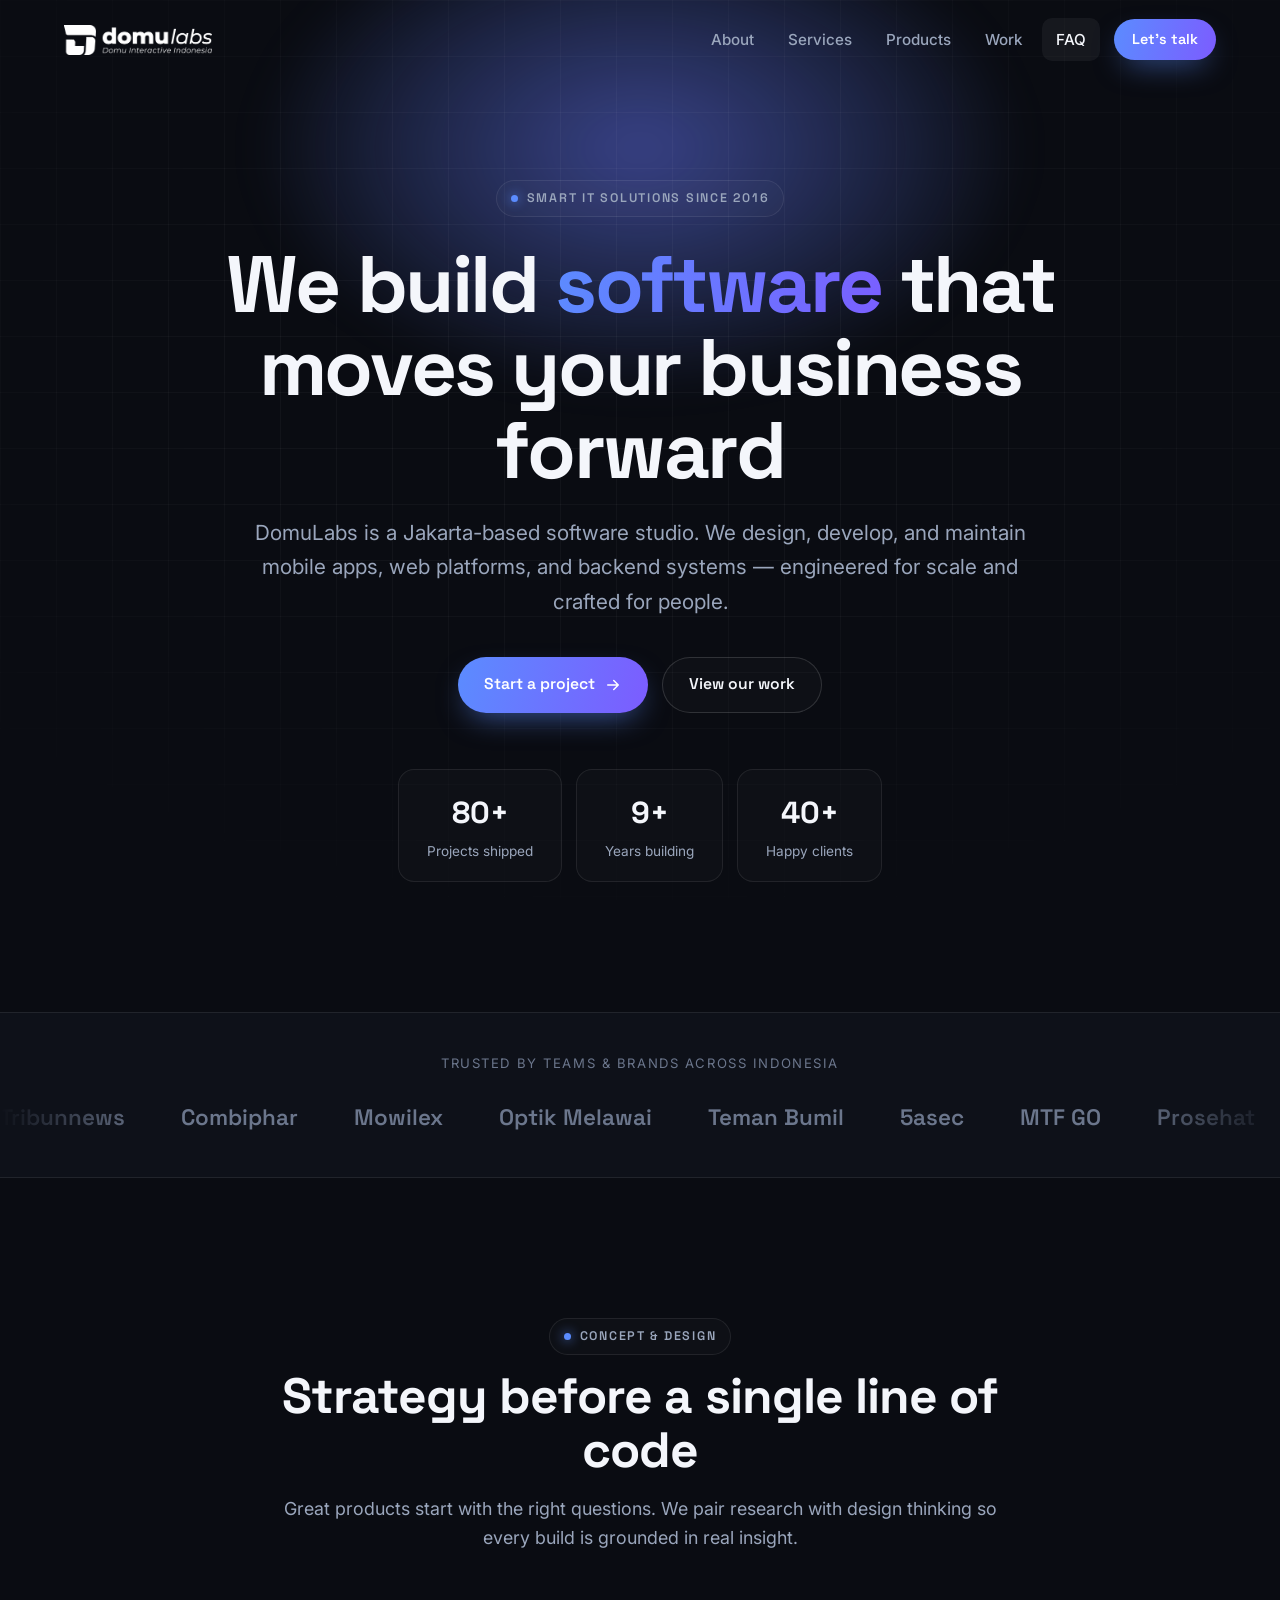
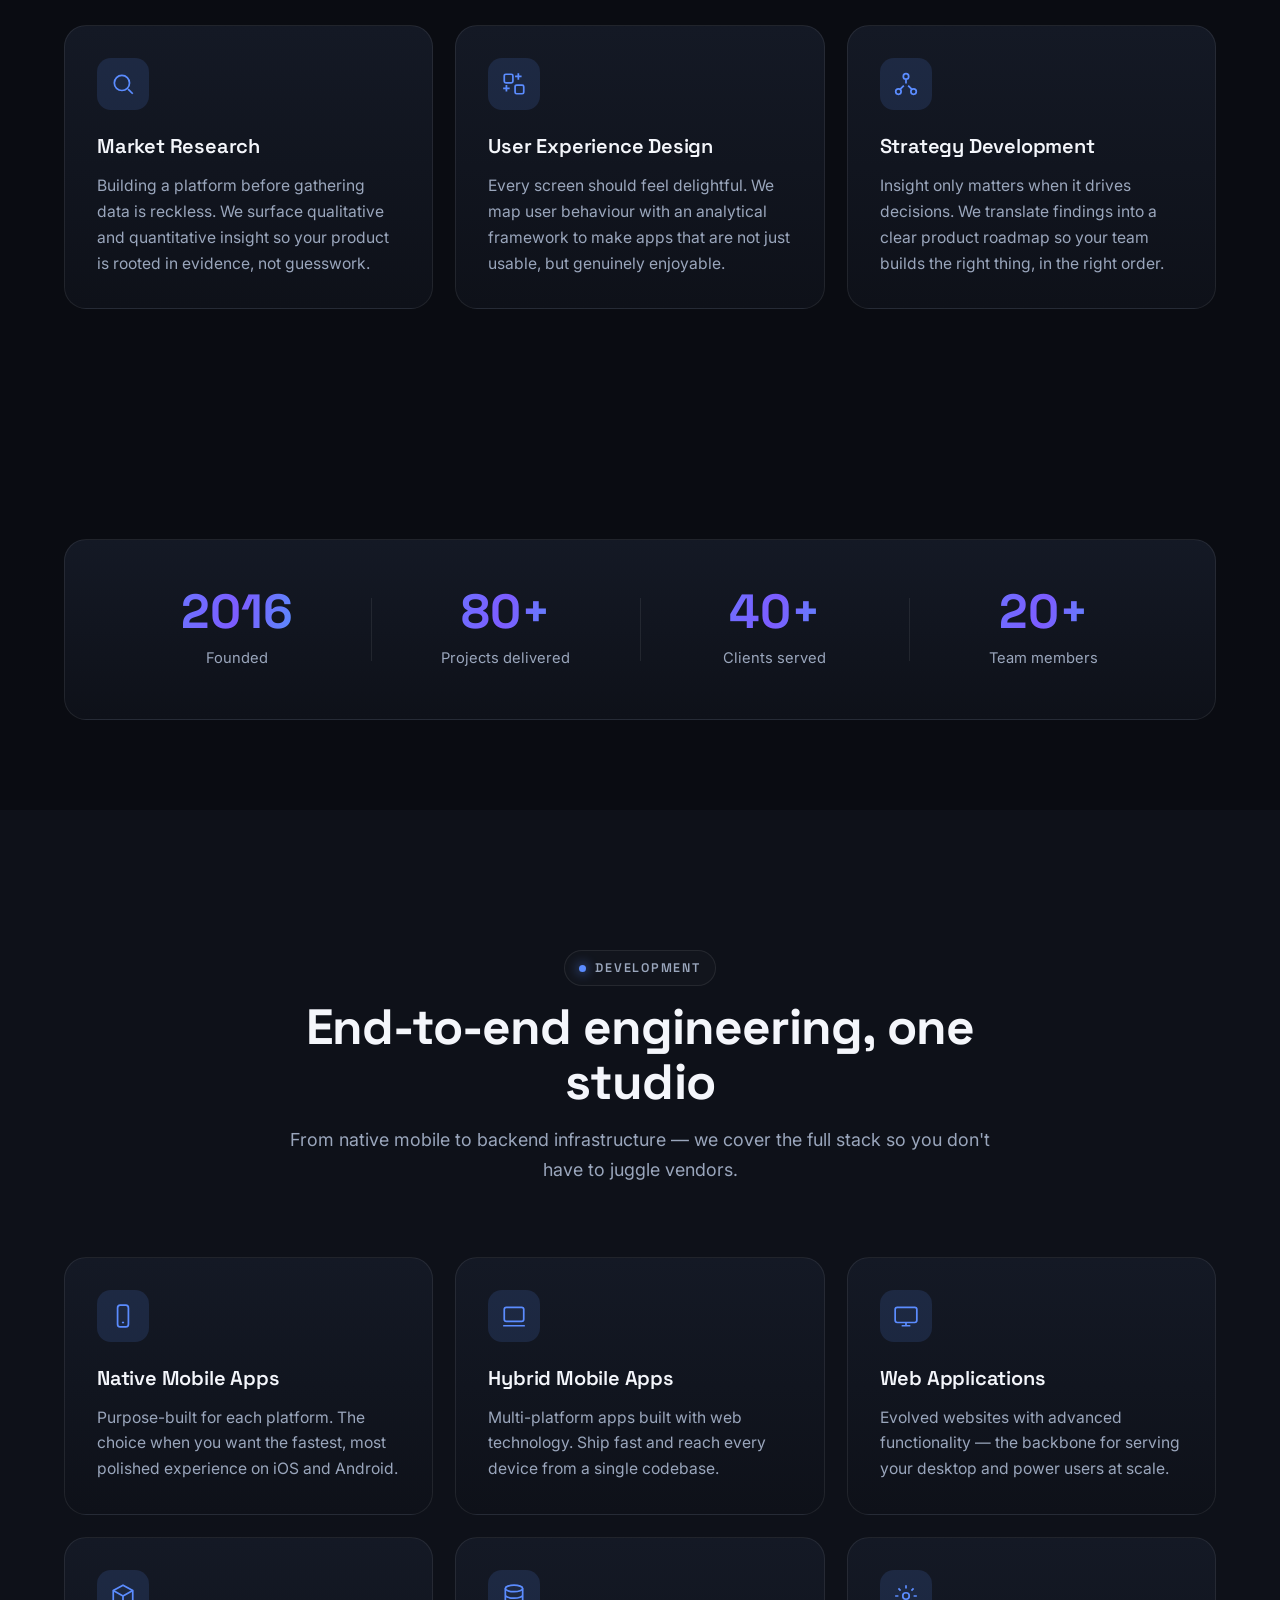
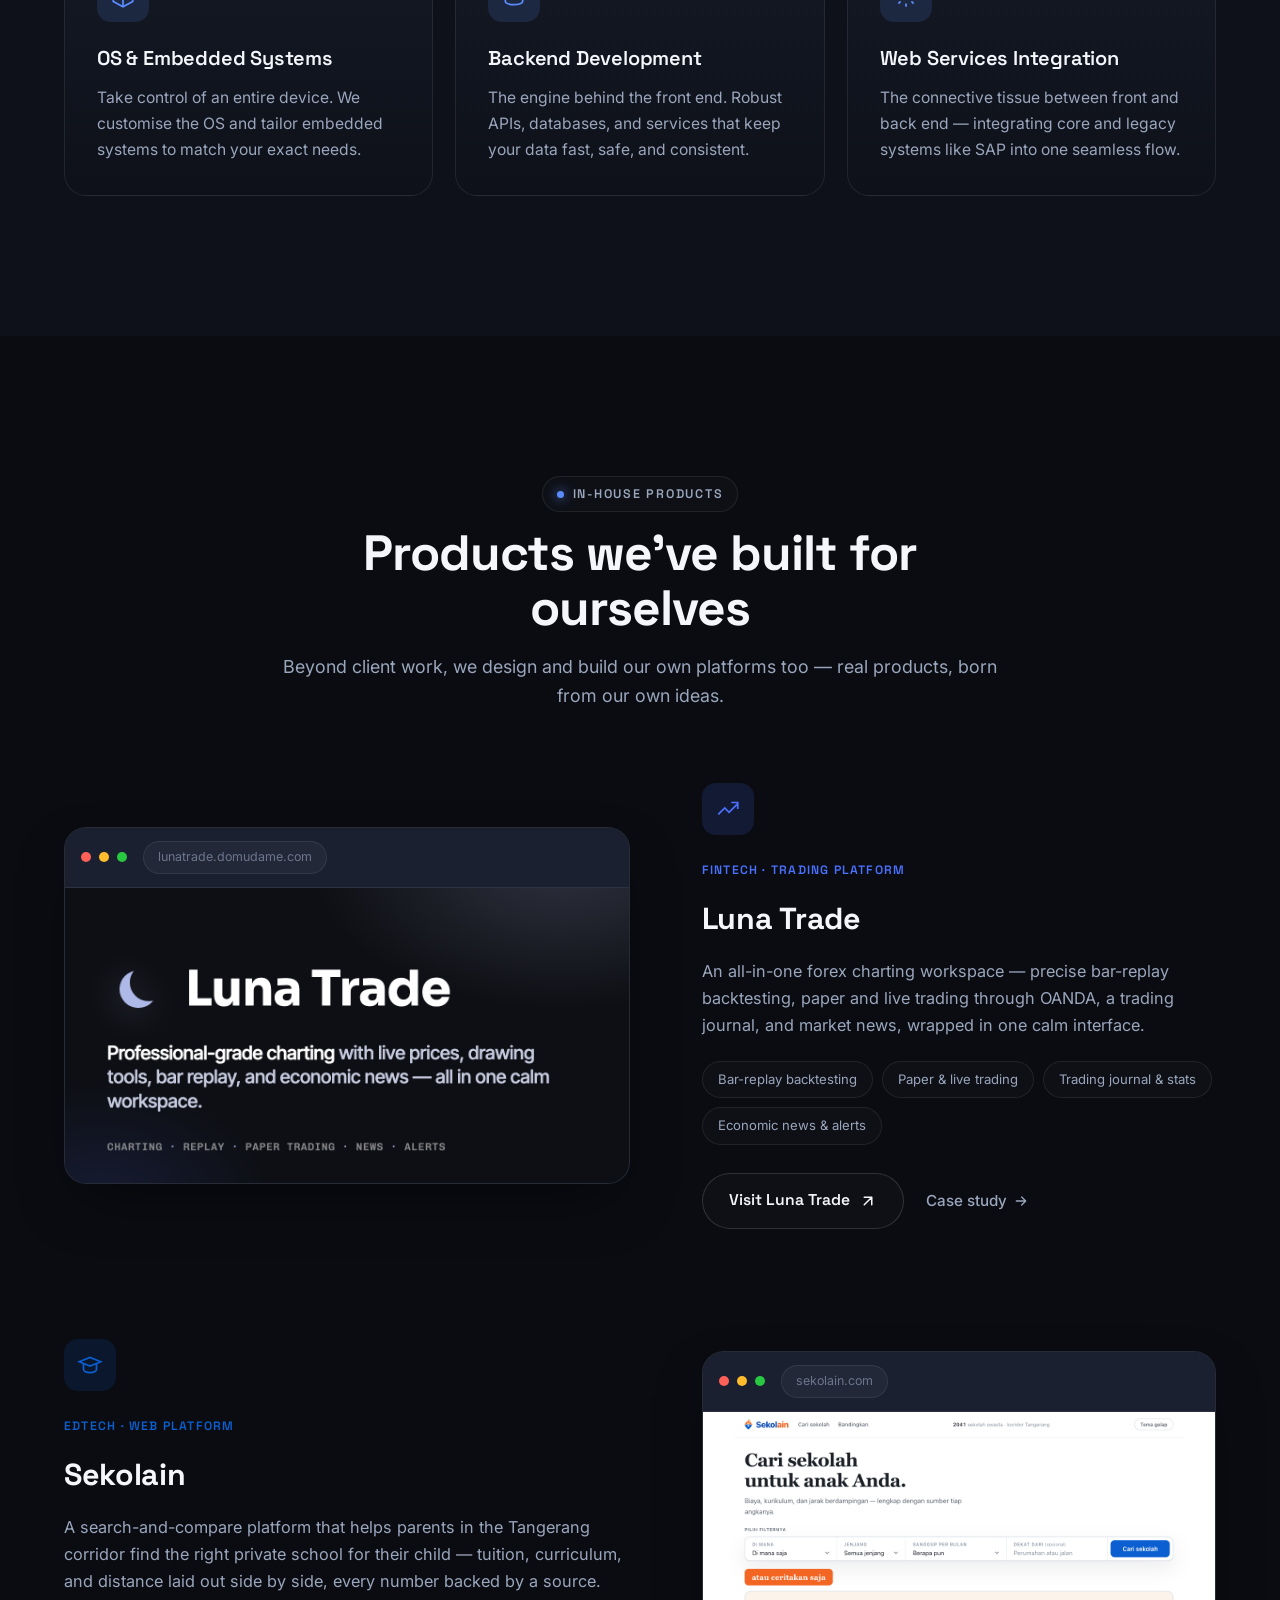
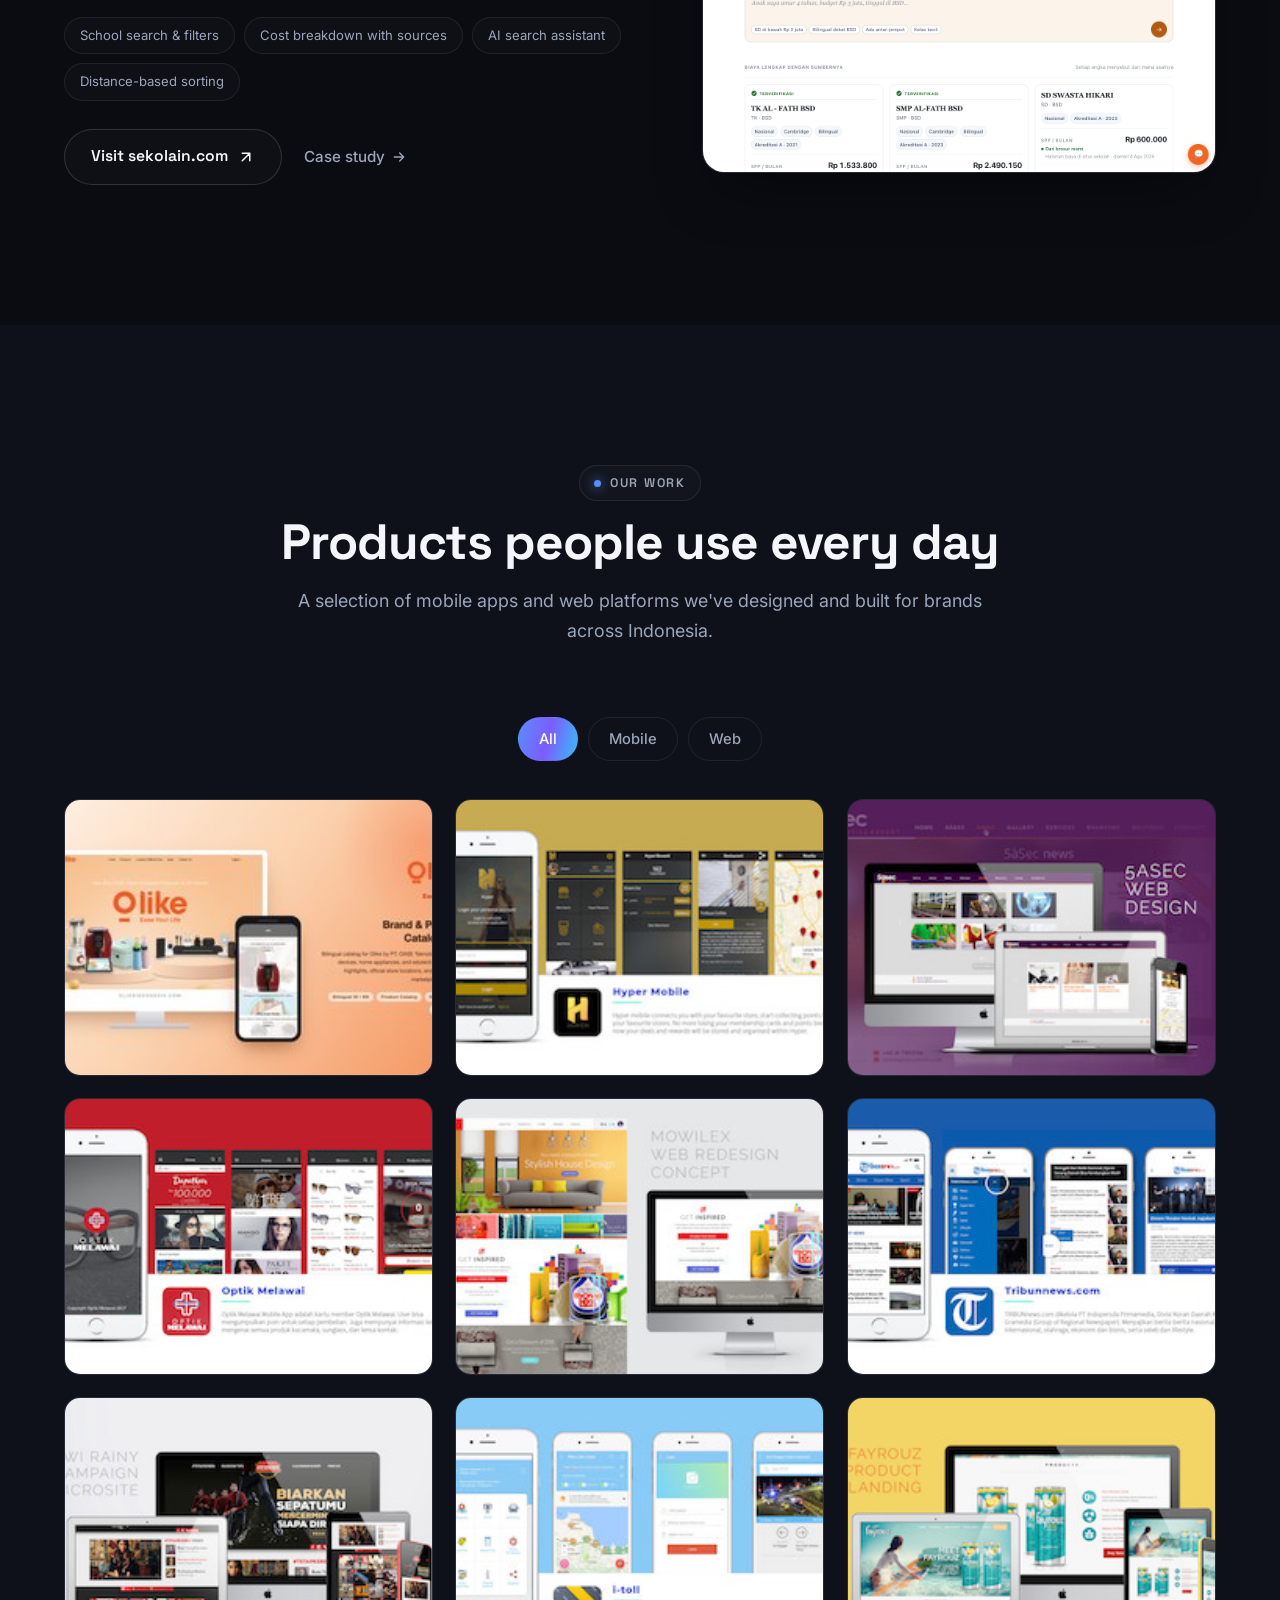
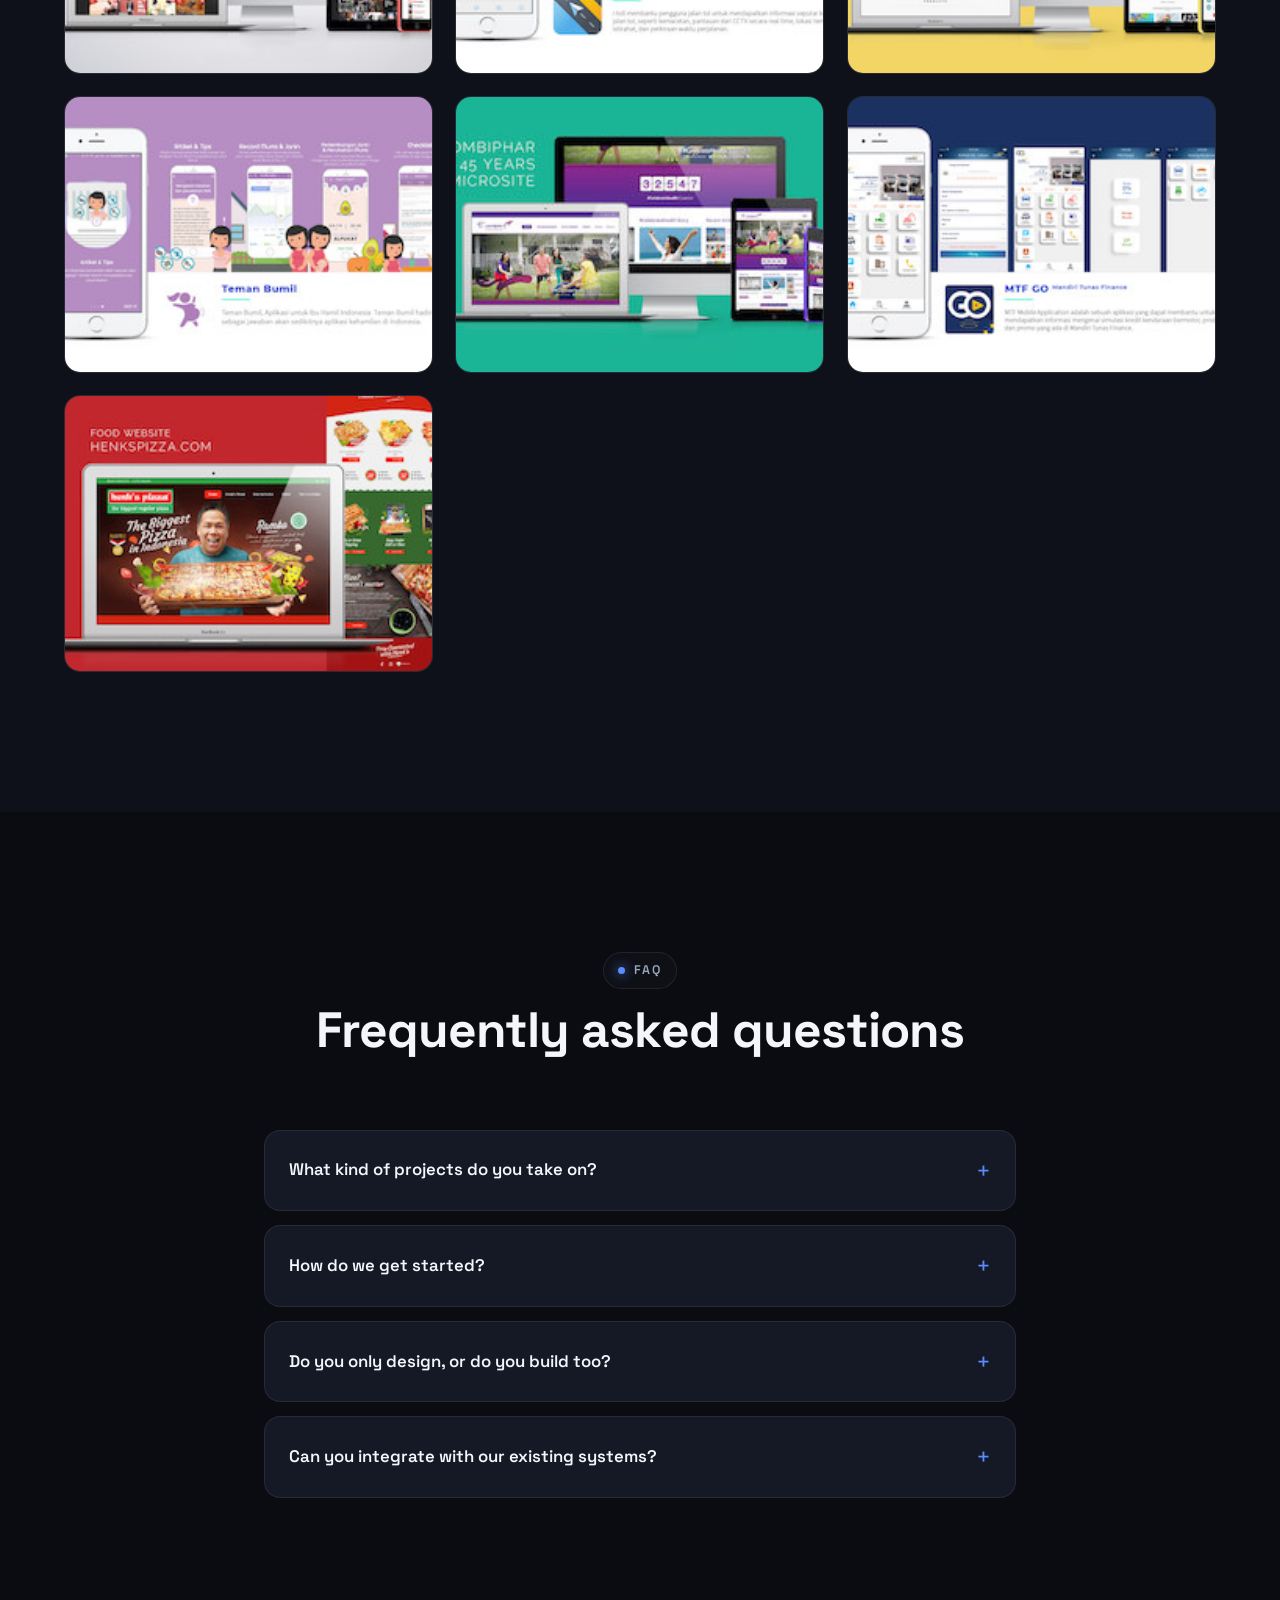
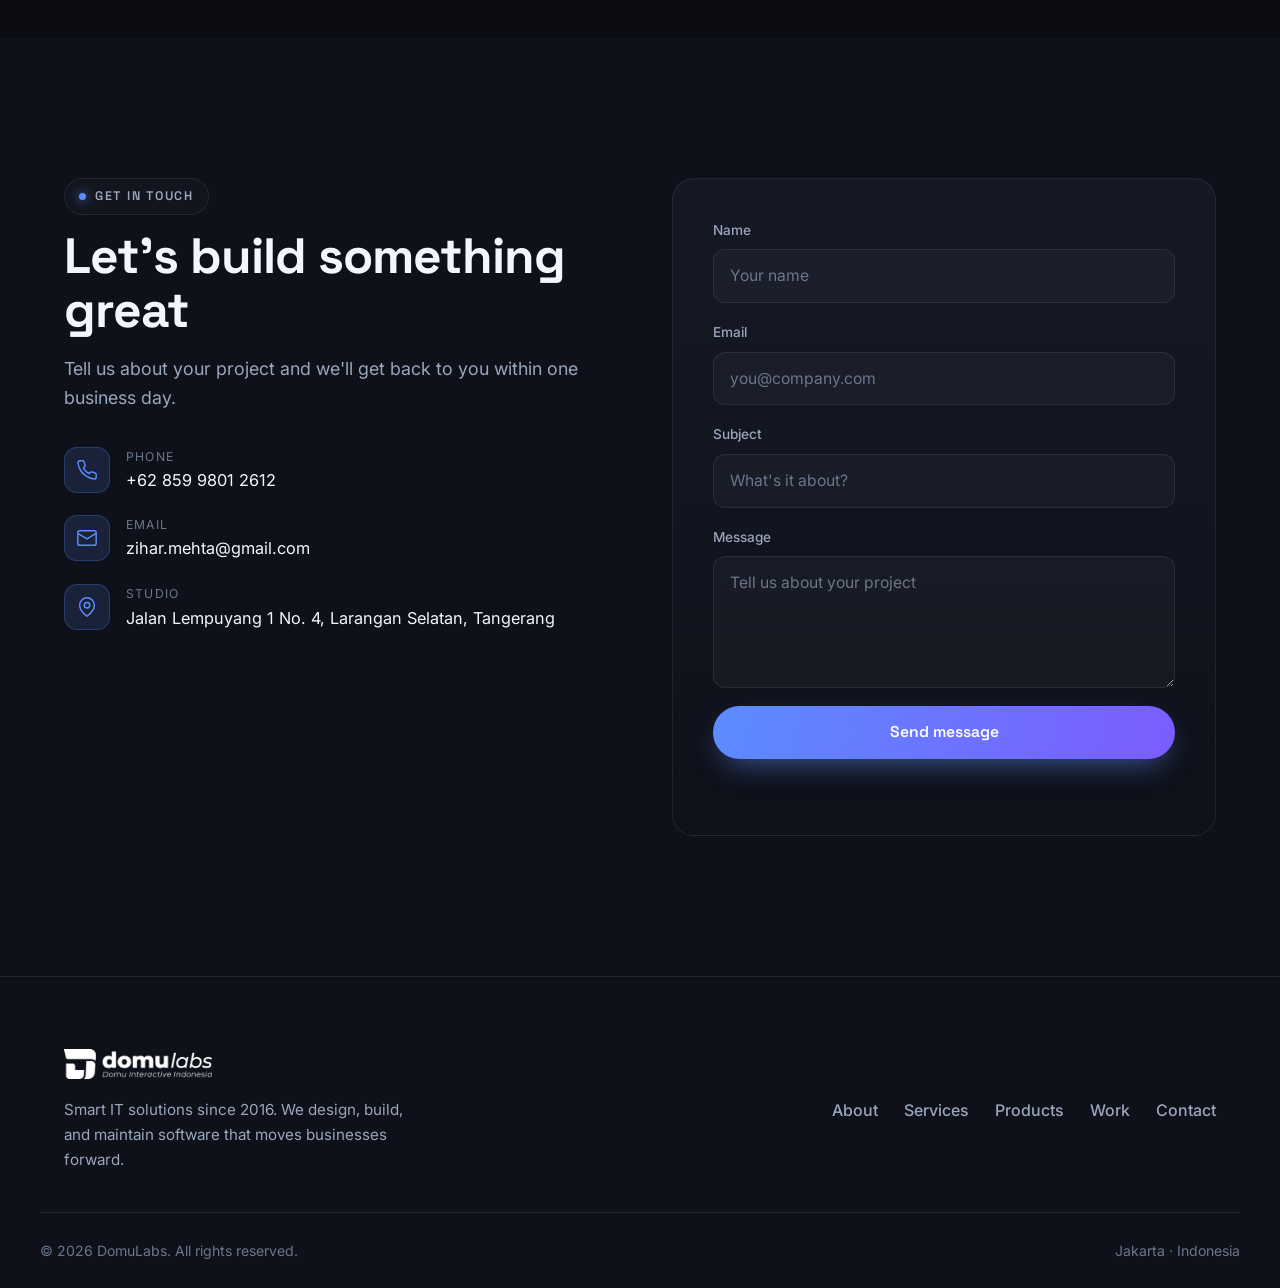
==== commit ff0c2a96: "Move Olike from Products to the client work grid Olike is client work for PT. OASE Teknologi Asia, n" ====
--- a/index.html
+++ b/index.html
@@ -276,10 +276,10 @@
 		<section class="section" id="products">
 			<div class="container">
 				<div class="section__head reveal">
-					<span class="eyebrow"><span class="eyebrow__dot"></span> Products &amp; Platforms</span>
-					<h2 class="section__title">Products we build and keep running</h2>
-					<p class="section__sub">Platforms we design, engineer, and maintain end-to-end — our own products
-						alongside brand work we've shipped for clients.</p>
+					<span class="eyebrow"><span class="eyebrow__dot"></span> In-House Products</span>
+					<h2 class="section__title">Products we've built for ourselves</h2>
+					<p class="section__sub">Beyond client work, we design and build our own platforms too — real
+						products, born from our own ideas.</p>
 				</div>
 
 				<div class="showcase">
@@ -297,7 +297,7 @@
 							<div class="showcase-item__icon" style="background:rgba(74,113,255,.14); color:#4A71FF;">
 								<svg viewBox="0 0 24 24" fill="none" stroke="currentColor" stroke-width="1.6"><path d="M3 17 9 11l4 4 8-8" /><path d="M15 6h6v6" /></svg>
 							</div>
-							<span class="showcase-item__badge" style="color:#4A71FF;">FinTech · In-House Product</span>
+							<span class="showcase-item__badge" style="color:#4A71FF;">FinTech · Trading Platform</span>
 							<h3>Luna Trade</h3>
 							<p>An all-in-one forex charting workspace — precise bar-replay backtesting, paper and live
 								trading through OANDA, a trading journal, and market news, wrapped in one calm interface.</p>
@@ -334,7 +334,7 @@
 							<div class="showcase-item__icon" style="background:rgba(11,95,208,.14); color:#0B5FD0;">
 								<svg viewBox="0 0 24 24" fill="none" stroke="currentColor" stroke-width="1.6"><path d="M22 9 12 5 2 9l10 4 10-4Z" /><path d="M6 11v5c0 1.7 2.7 3 6 3s6-1.3 6-3v-5" /></svg>
 							</div>
-							<span class="showcase-item__badge" style="color:#0B5FD0;">EdTech · In-House Product</span>
+							<span class="showcase-item__badge" style="color:#0B5FD0;">EdTech · Web Platform</span>
 							<h3>Sekolain</h3>
 							<p>A search-and-compare platform that helps parents in the Tangerang corridor find the right
 								private school for their child — tuition, curriculum, and distance laid out side by
@@ -358,39 +358,6 @@
 						</div>
 					</article>
 
-					<article class="showcase-item reveal">
-						<div class="showcase-item__media">
-							<div class="browser-frame">
-								<div class="browser-frame__bar">
-									<span class="browser-frame__dot"></span><span class="browser-frame__dot"></span><span class="browser-frame__dot"></span>
-									<span class="browser-frame__url">olikeindonesia.com</span>
-								</div>
-								<img src="img/products/olike-preview.png" alt="Olike — brand and product catalog site for consumer electronics" loading="lazy">
-							</div>
-						</div>
-						<div class="showcase-item__content">
-							<div class="showcase-item__icon" style="background:rgba(242,88,36,.14); color:#F25824;">
-								<svg viewBox="0 0 24 24" fill="none" stroke="currentColor" stroke-width="1.6" stroke-linecap="round" stroke-linejoin="round"><path d="M6 2 3 6v14a2 2 0 0 0 2 2h14a2 2 0 0 0 2-2V6l-3-4Z" /><path d="M3 6h18" /><path d="M16 10a4 4 0 0 1-8 0" /></svg>
-							</div>
-							<span class="showcase-item__badge" style="color:#F25824;">Consumer Electronics · Client Project</span>
-							<h3>Olike</h3>
-							<p>Brand and catalog site for Olike by PT. OASE Teknologi Asia — IoT devices, home
-								appliances, and edutech products. A bilingual catalog with product highlights, official
-								store locations, and purchase routes out to marketplace channels.</p>
-							<div class="product-tags">
-								<span>Bilingual catalog (ID/EN)</span>
-								<span>Product highlights</span>
-								<span>Official store locator</span>
-								<span>Marketplace channels</span>
-							</div>
-							<div class="showcase-item__actions">
-								<a href="https://olikeindonesia.com" target="_blank" rel="noopener" class="btn btn--ghost">
-									Visit site
-									<svg viewBox="0 0 24 24" width="18" height="18" fill="none" stroke="currentColor" stroke-width="2" stroke-linecap="round" stroke-linejoin="round"><path d="M7 17 17 7M7 7h10v10" /></svg>
-								</a>
-							</div>
-						</div>
-					</article>
 				</div>
 			</div>
 		</section>
@@ -413,6 +380,14 @@
 
 				<div class="work-grid" id="workGrid">
 					<!-- Mobile and web alternate so the "All" view reads as a checkerboard -->
+					<figure class="work" data-cat="web">
+						<img src="img/portfolio/thumb-domulabs-web-portfolio-olike.jpg" alt="Olike" loading="lazy">
+						<figcaption><div><span>Web Platform</span><h3>Olike</h3></div>
+							<button class="work__zoom" data-full="img/portfolio/domulabs-web-portfolio-olike.jpg" data-title="Olike" aria-label="View Olike">
+								<svg viewBox="0 0 24 24" fill="none" stroke="currentColor" stroke-width="2"><circle cx="11" cy="11" r="7" /><path d="m21 21-4.3-4.3M11 8v6M8 11h6" /></svg>
+							</button>
+						</figcaption>
+					</figure>
 					<figure class="work" data-cat="app">
 						<img src="img/portfolio/thumb-domulabs-app-portfolio-1.jpg" alt="Hyper Mobile" loading="lazy">
 						<figcaption><div><span>Mobile App</span><h3>Hyper Mobile</h3></div>
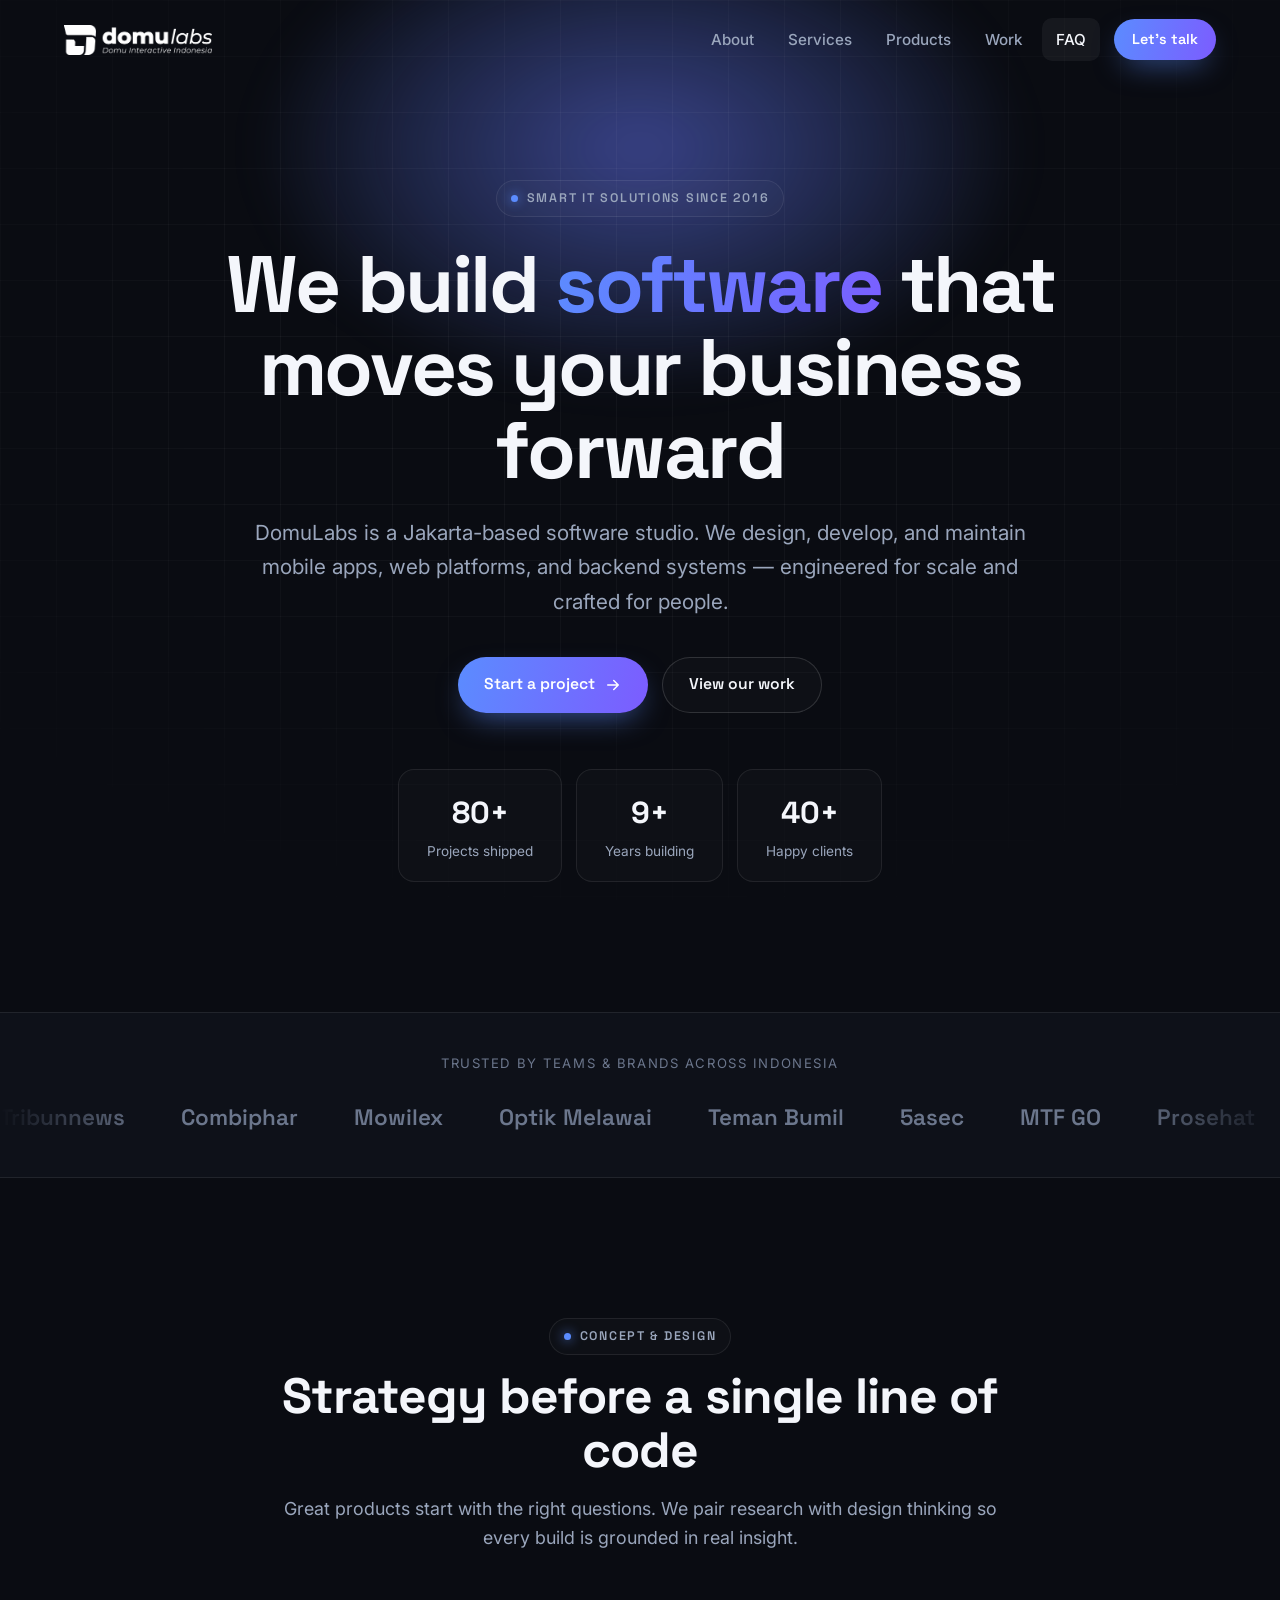
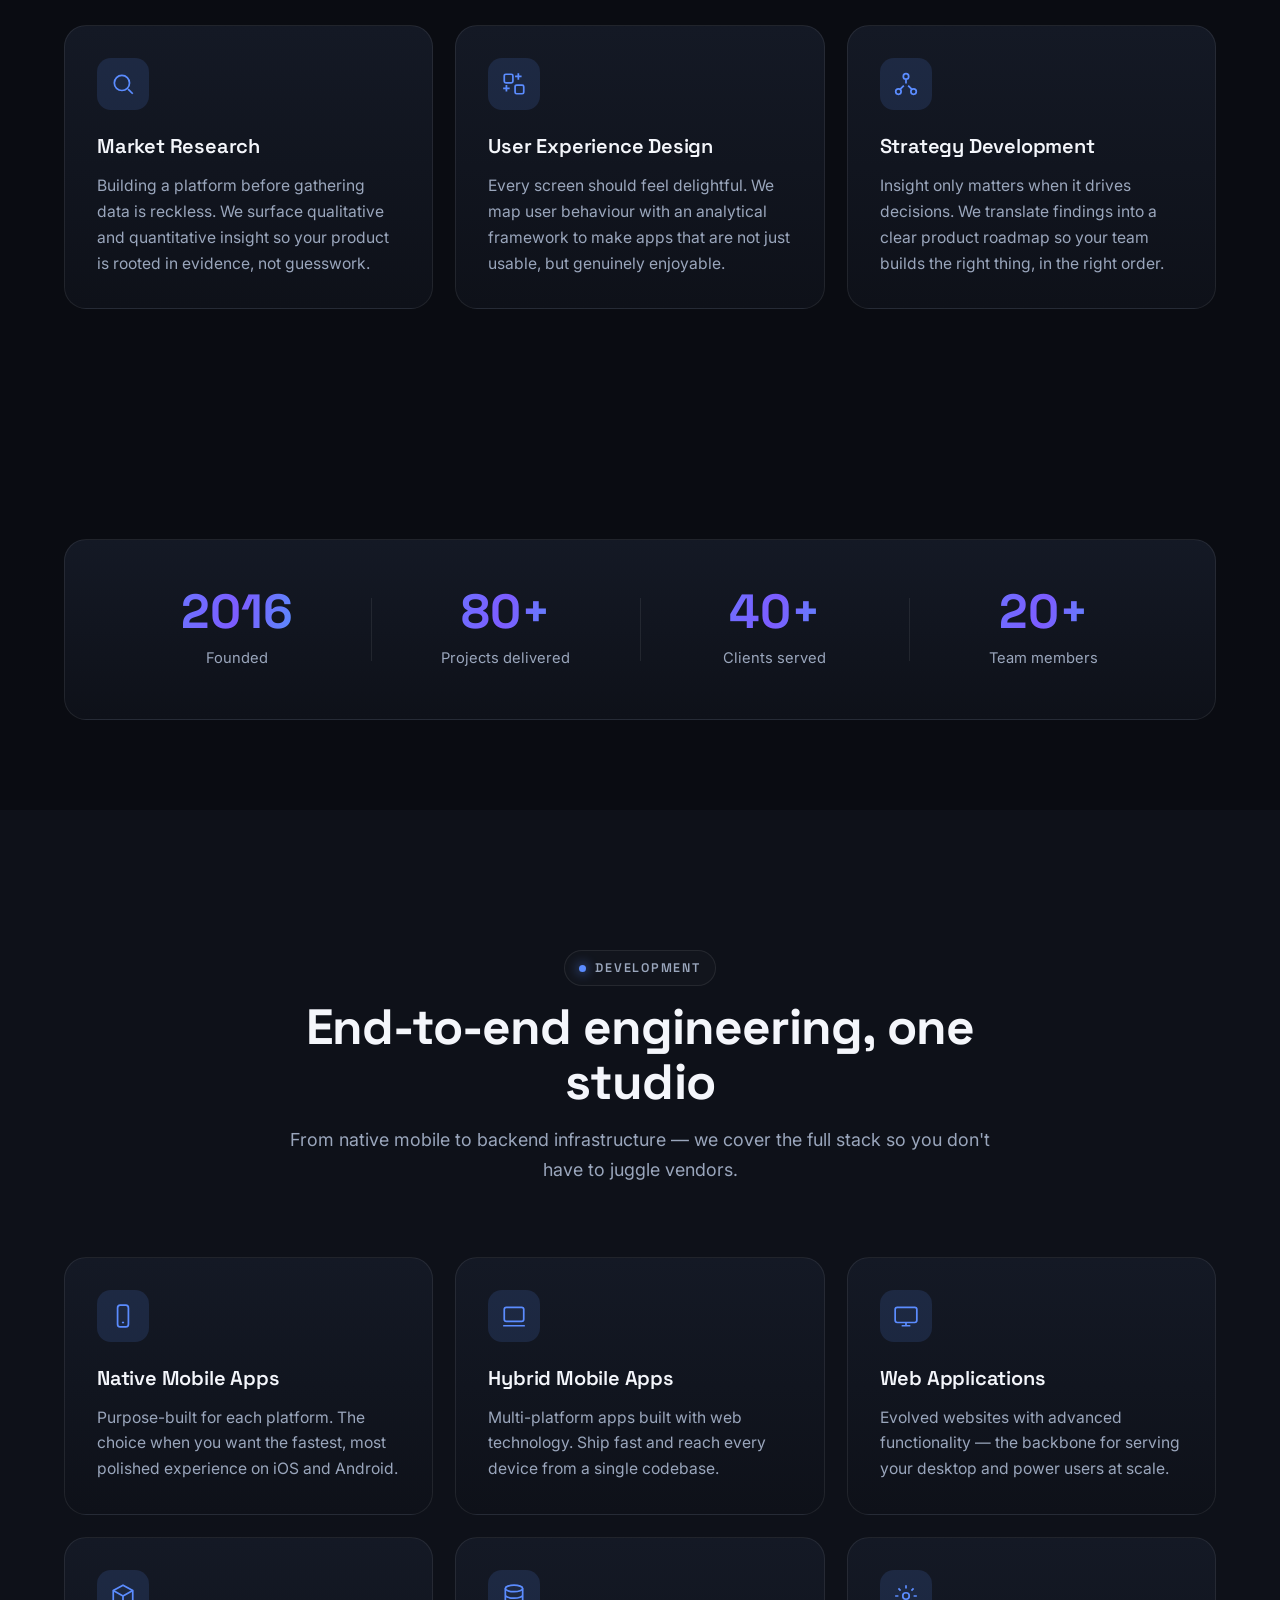
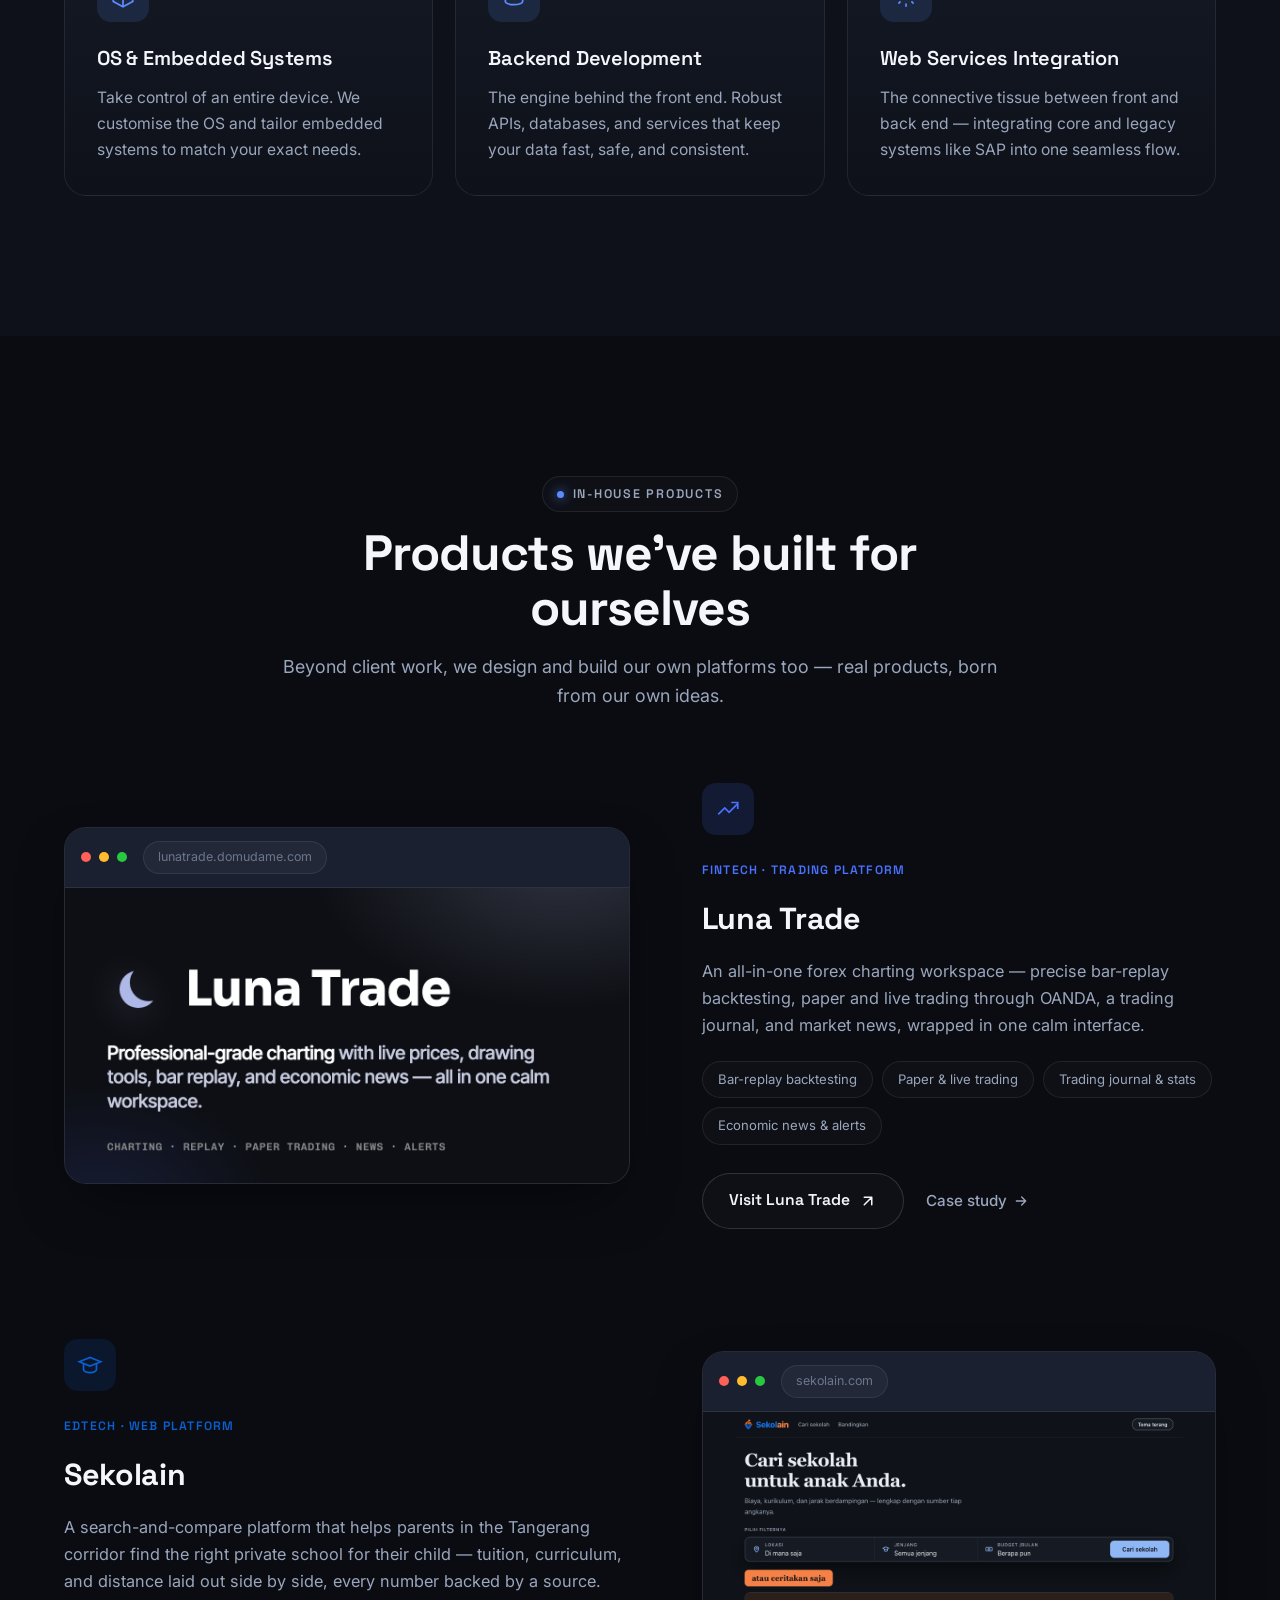
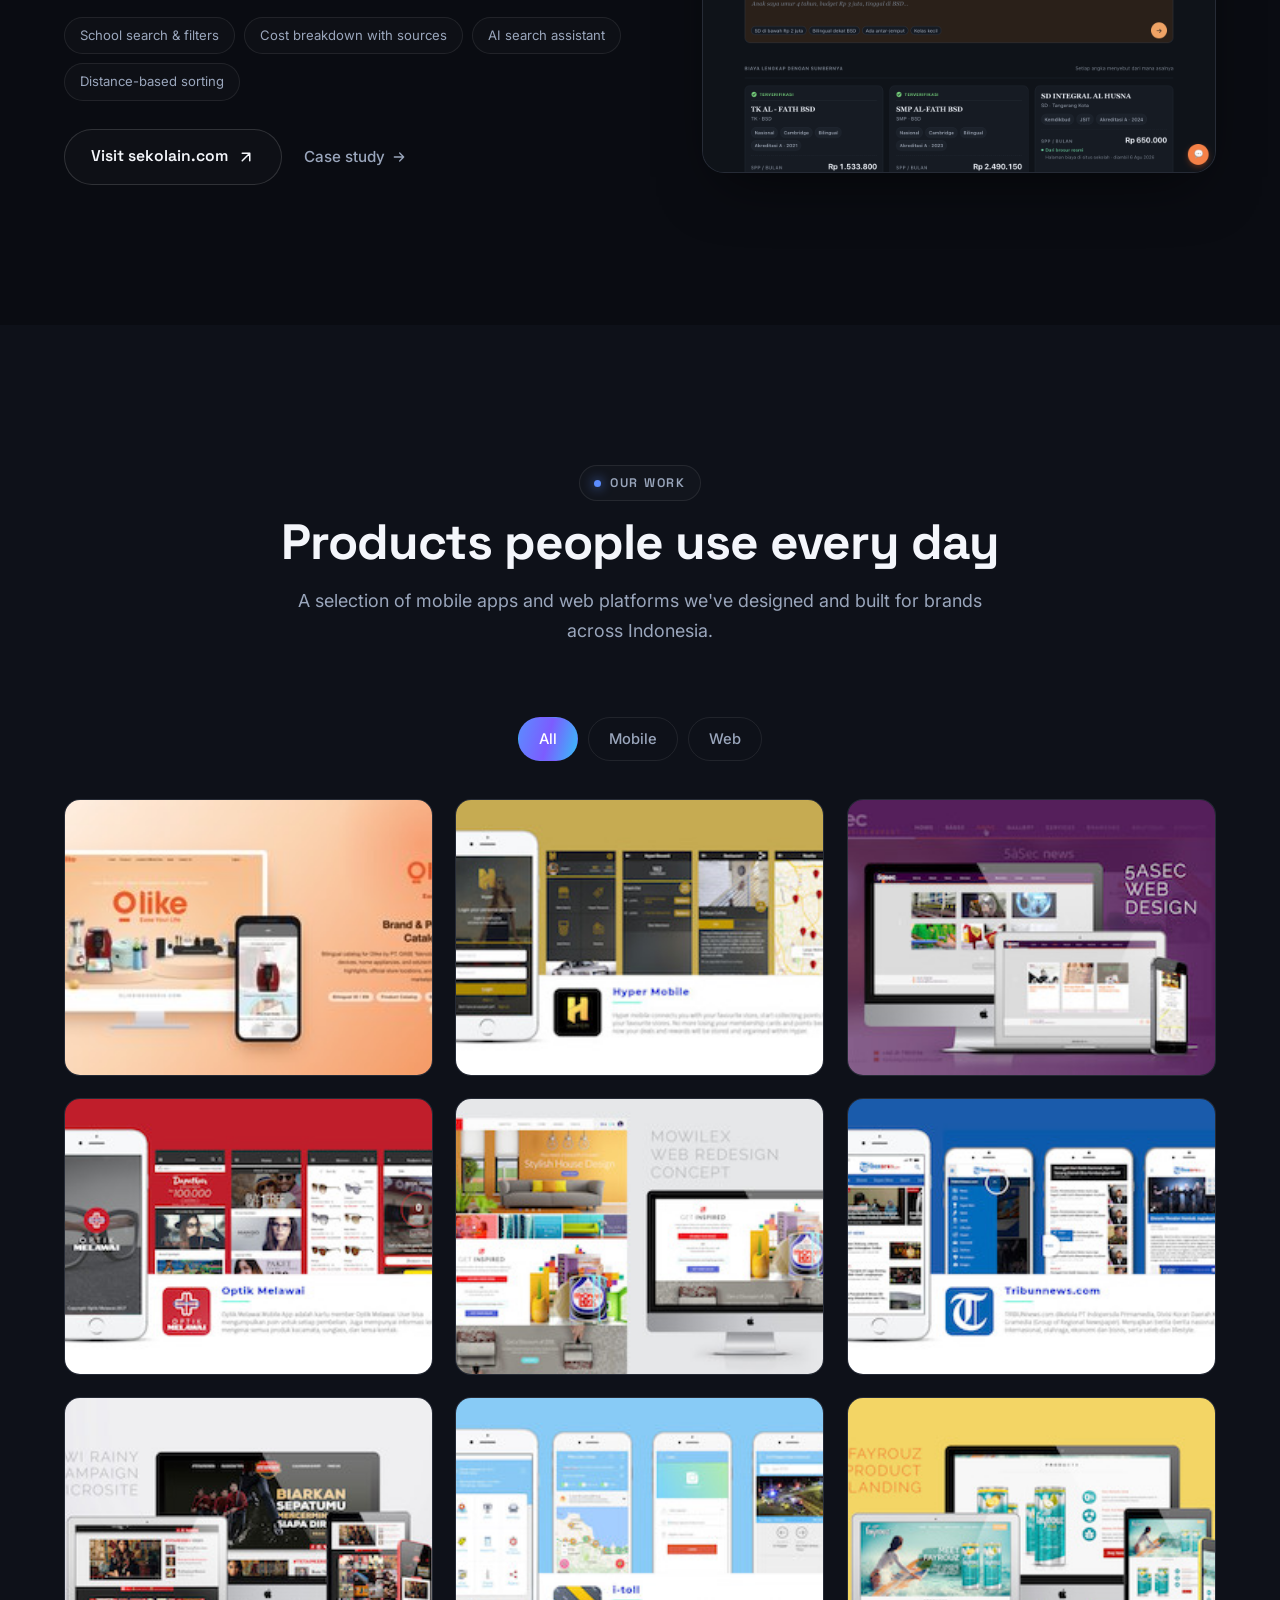
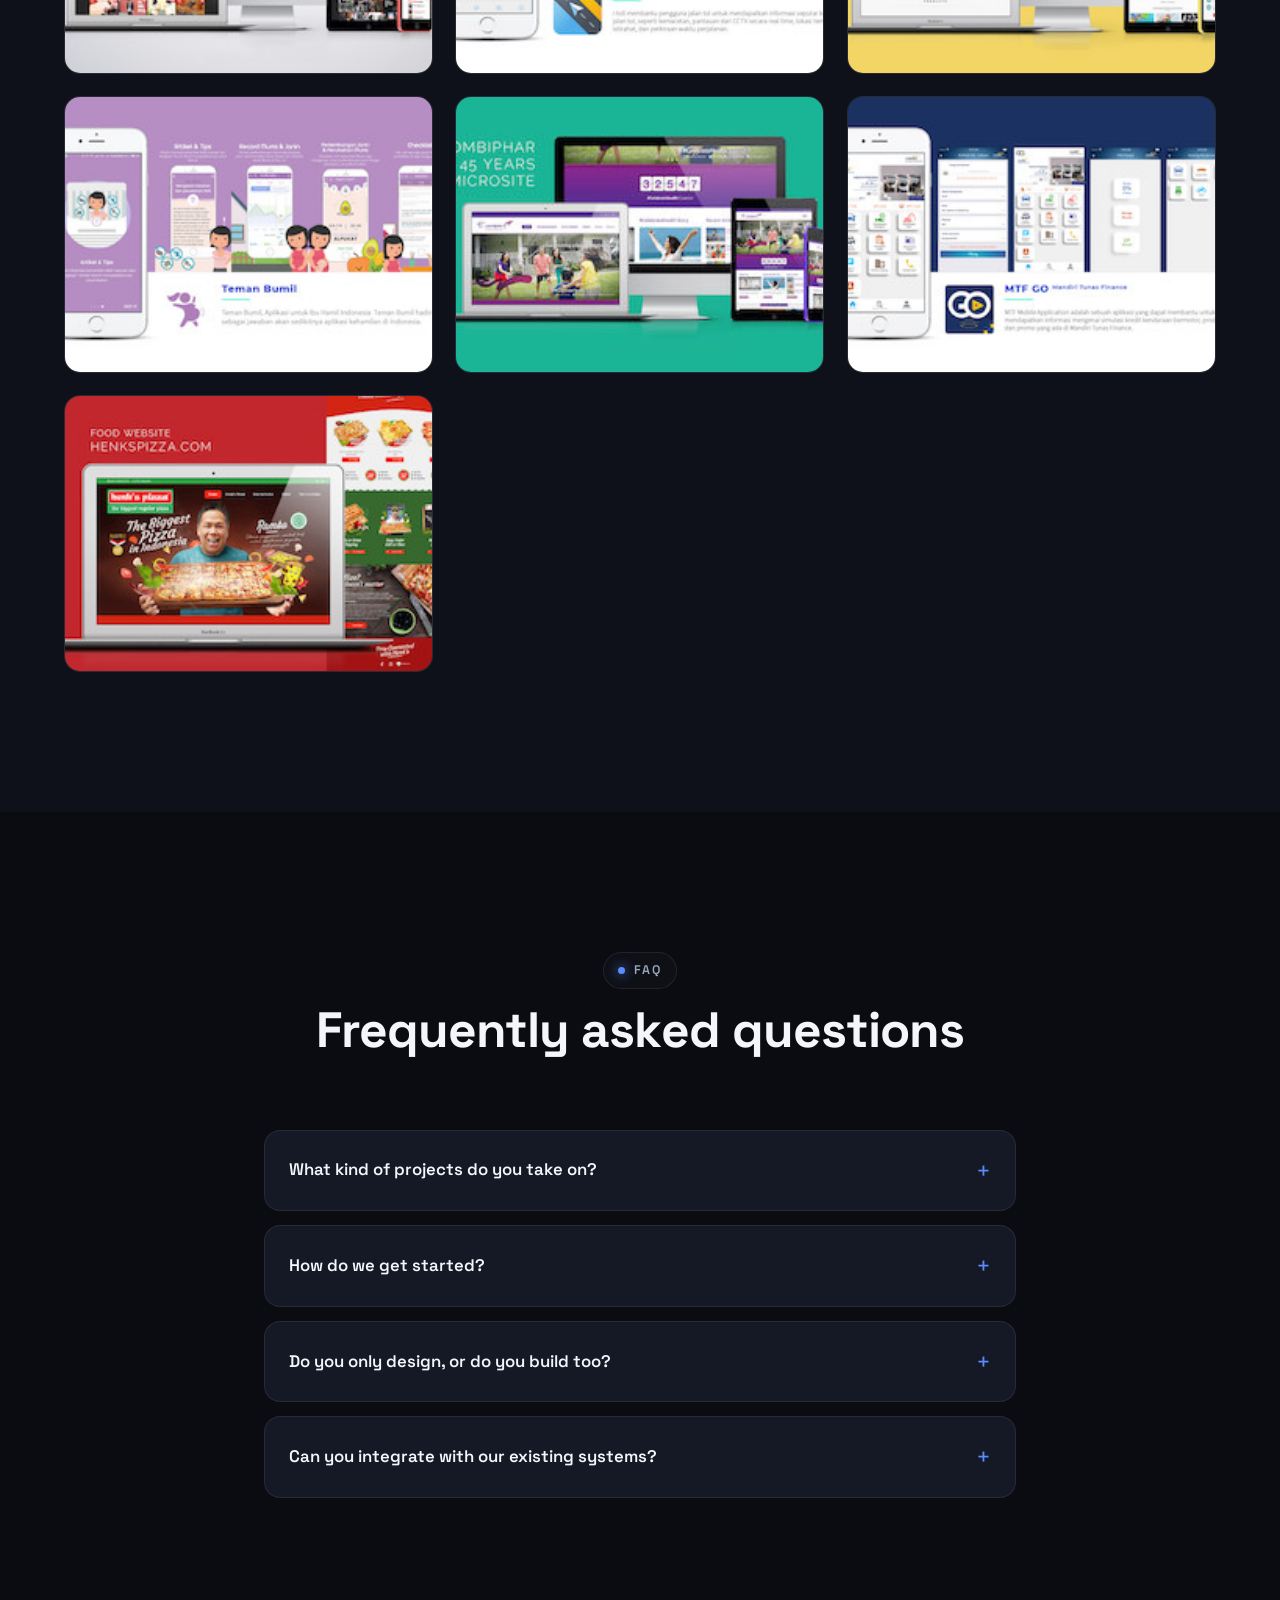
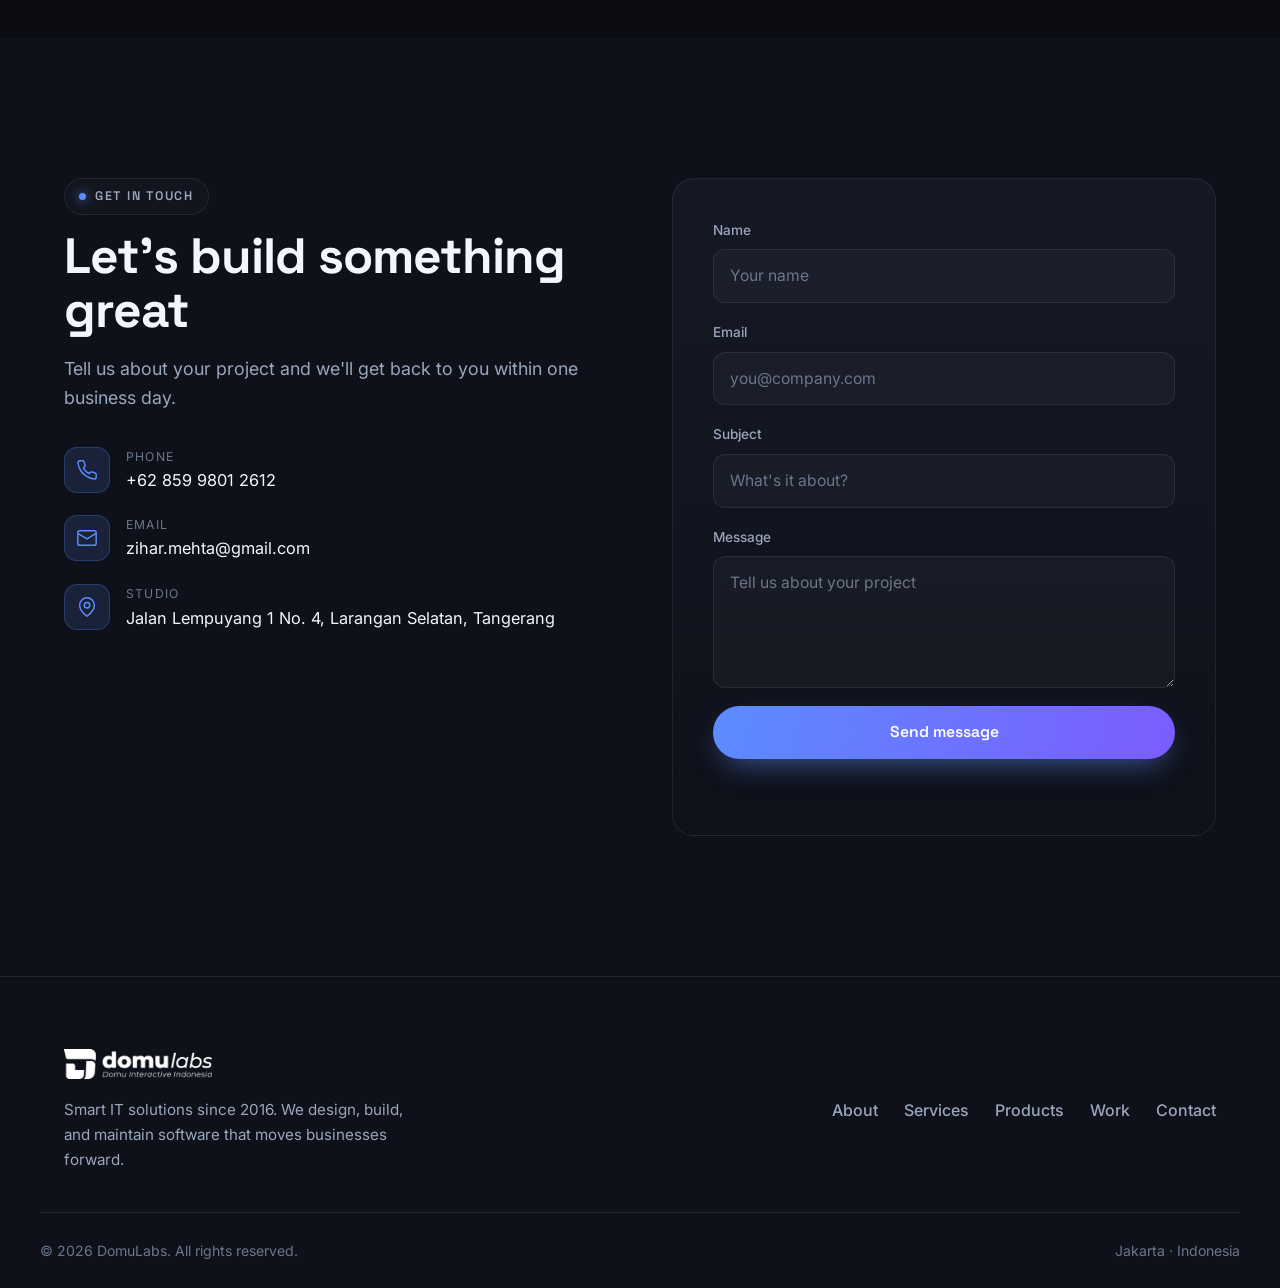
==== commit b4e4f174: "Swap product shots to the light theme on hover Each product now ships a dark and a light shot, with " ====
--- a/index.html
+++ b/index.html
@@ -290,7 +290,10 @@
 									<span class="browser-frame__dot"></span><span class="browser-frame__dot"></span><span class="browser-frame__dot"></span>
 									<span class="browser-frame__url">lunatrade.domudame.com</span>
 								</div>
-								<img src="img/products/luna-trade-preview.png" alt="Luna Trade — forex charting, replay and paper trading workspace" loading="lazy">
+								<div class="theme-swap">
+									<img src="img/products/luna-trade-preview-dark.png" alt="Luna Trade — forex charting, replay and paper trading workspace" loading="lazy">
+									<img class="theme-swap__light" src="img/products/luna-trade-preview-light.png" alt="" aria-hidden="true" loading="lazy">
+								</div>
 							</div>
 						</div>
 						<div class="showcase-item__content">
@@ -327,7 +330,10 @@
 									<span class="browser-frame__dot"></span><span class="browser-frame__dot"></span><span class="browser-frame__dot"></span>
 									<span class="browser-frame__url">sekolain.com</span>
 								</div>
-								<img src="img/products/sekolain-preview.png" alt="Sekolain — school search and comparison platform for parents" loading="lazy">
+								<div class="theme-swap">
+									<img src="img/products/sekolain-preview-dark.png" alt="Sekolain — school search and comparison platform for parents" loading="lazy">
+									<img class="theme-swap__light" src="img/products/sekolain-preview-light.png" alt="" aria-hidden="true" loading="lazy">
+								</div>
 							</div>
 						</div>
 						<div class="showcase-item__content">
--- a/css/modern.css
+++ b/css/modern.css
@@ -278,6 +278,19 @@
 	border: 1px solid var(--border); padding: 5px 14px; border-radius: var(--radius-pill);
 }
 .browser-frame img { display: block; width: 100%; height: auto; }
+
+/* ---------- Product shot: dark theme by default, light on hover ---------- */
+/* Both variants are the same size, so the light one sits exactly on top.
+   Gated behind (hover: hover) — on touch there is no hover, so the dark
+   shot stays put instead of getting stuck mid-swap on tap. */
+.theme-swap { position: relative; }
+.theme-swap__light { position: absolute; inset: 0; width: 100%; height: 100%; opacity: 0; }
+
+@media (hover: hover) {
+	.theme-swap__light { transition: opacity .45s var(--ease); }
+	.showcase-item:hover .theme-swap__light,
+	.browser-frame:hover .theme-swap__light { opacity: 1; }
+}
 
 .showcase-item__icon {
 	width: 52px; height: 52px; display: grid; place-items: center; border-radius: 14px; margin-bottom: 20px;
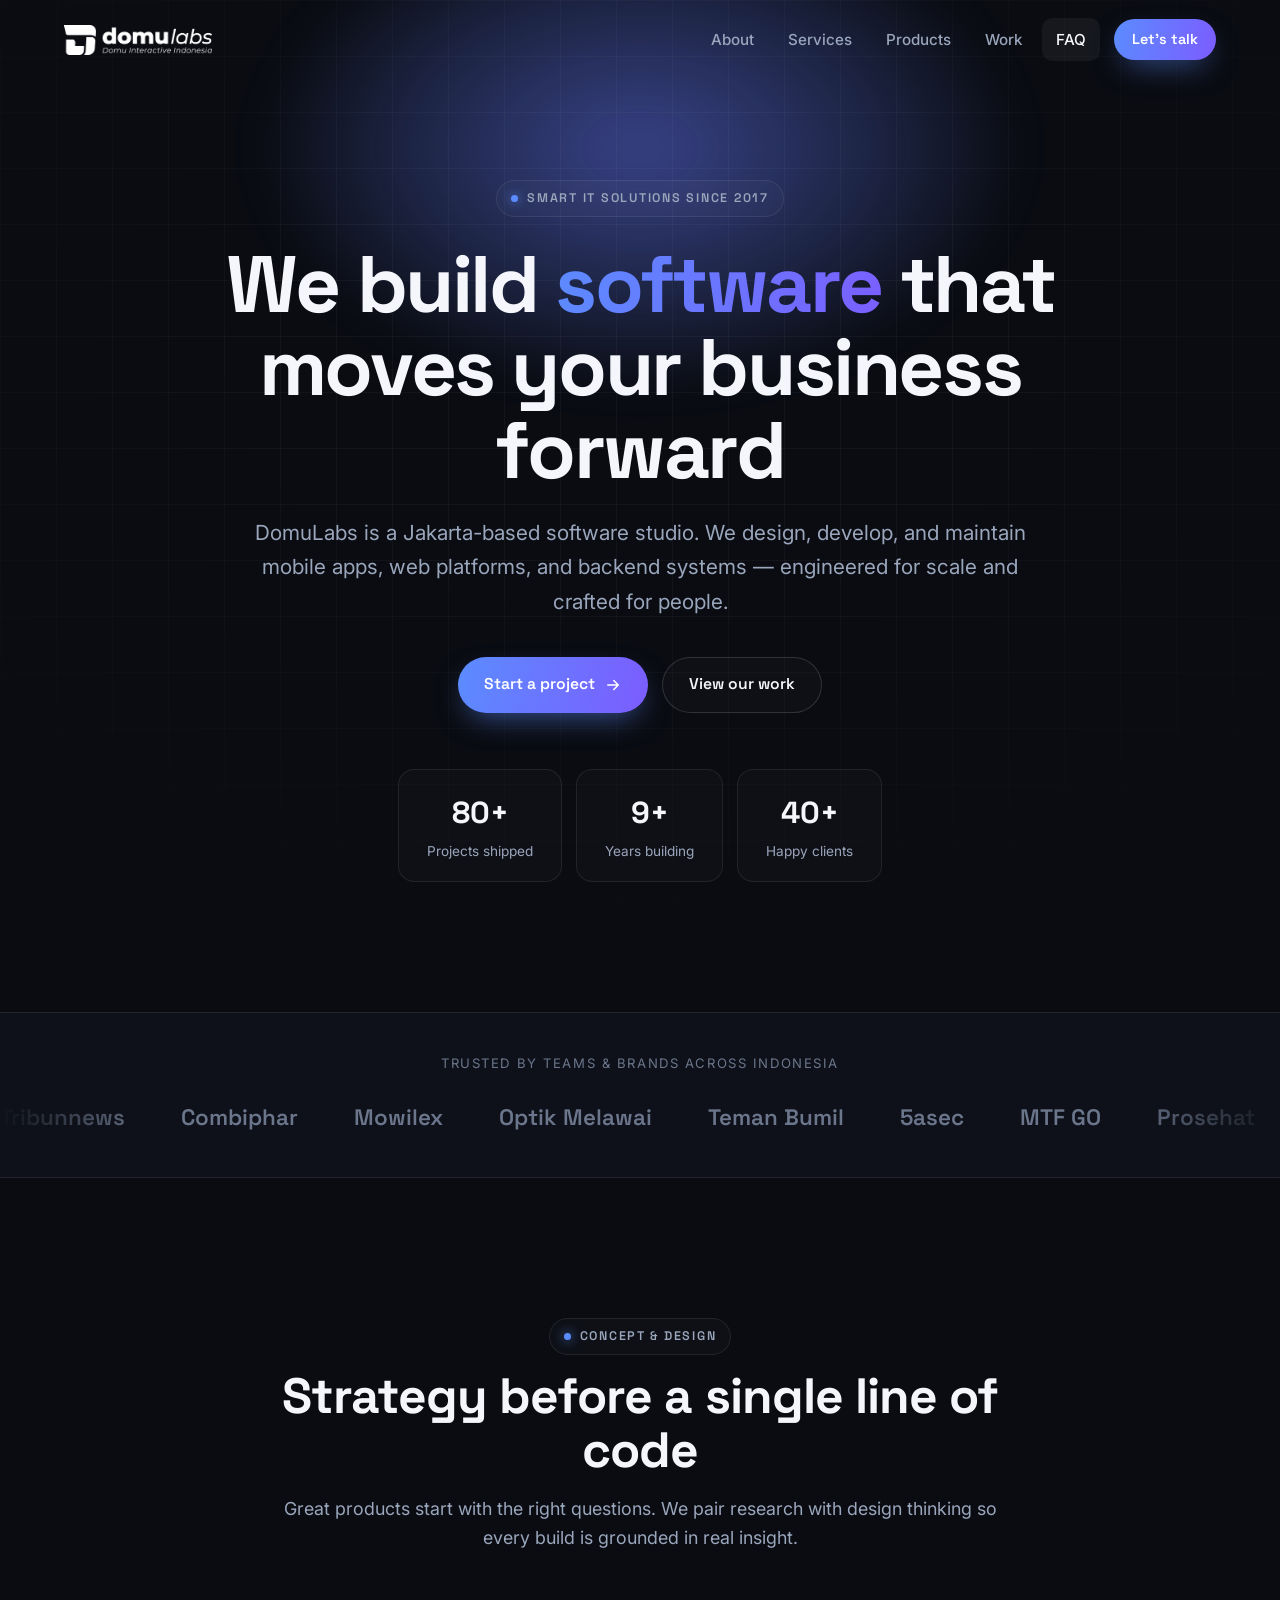
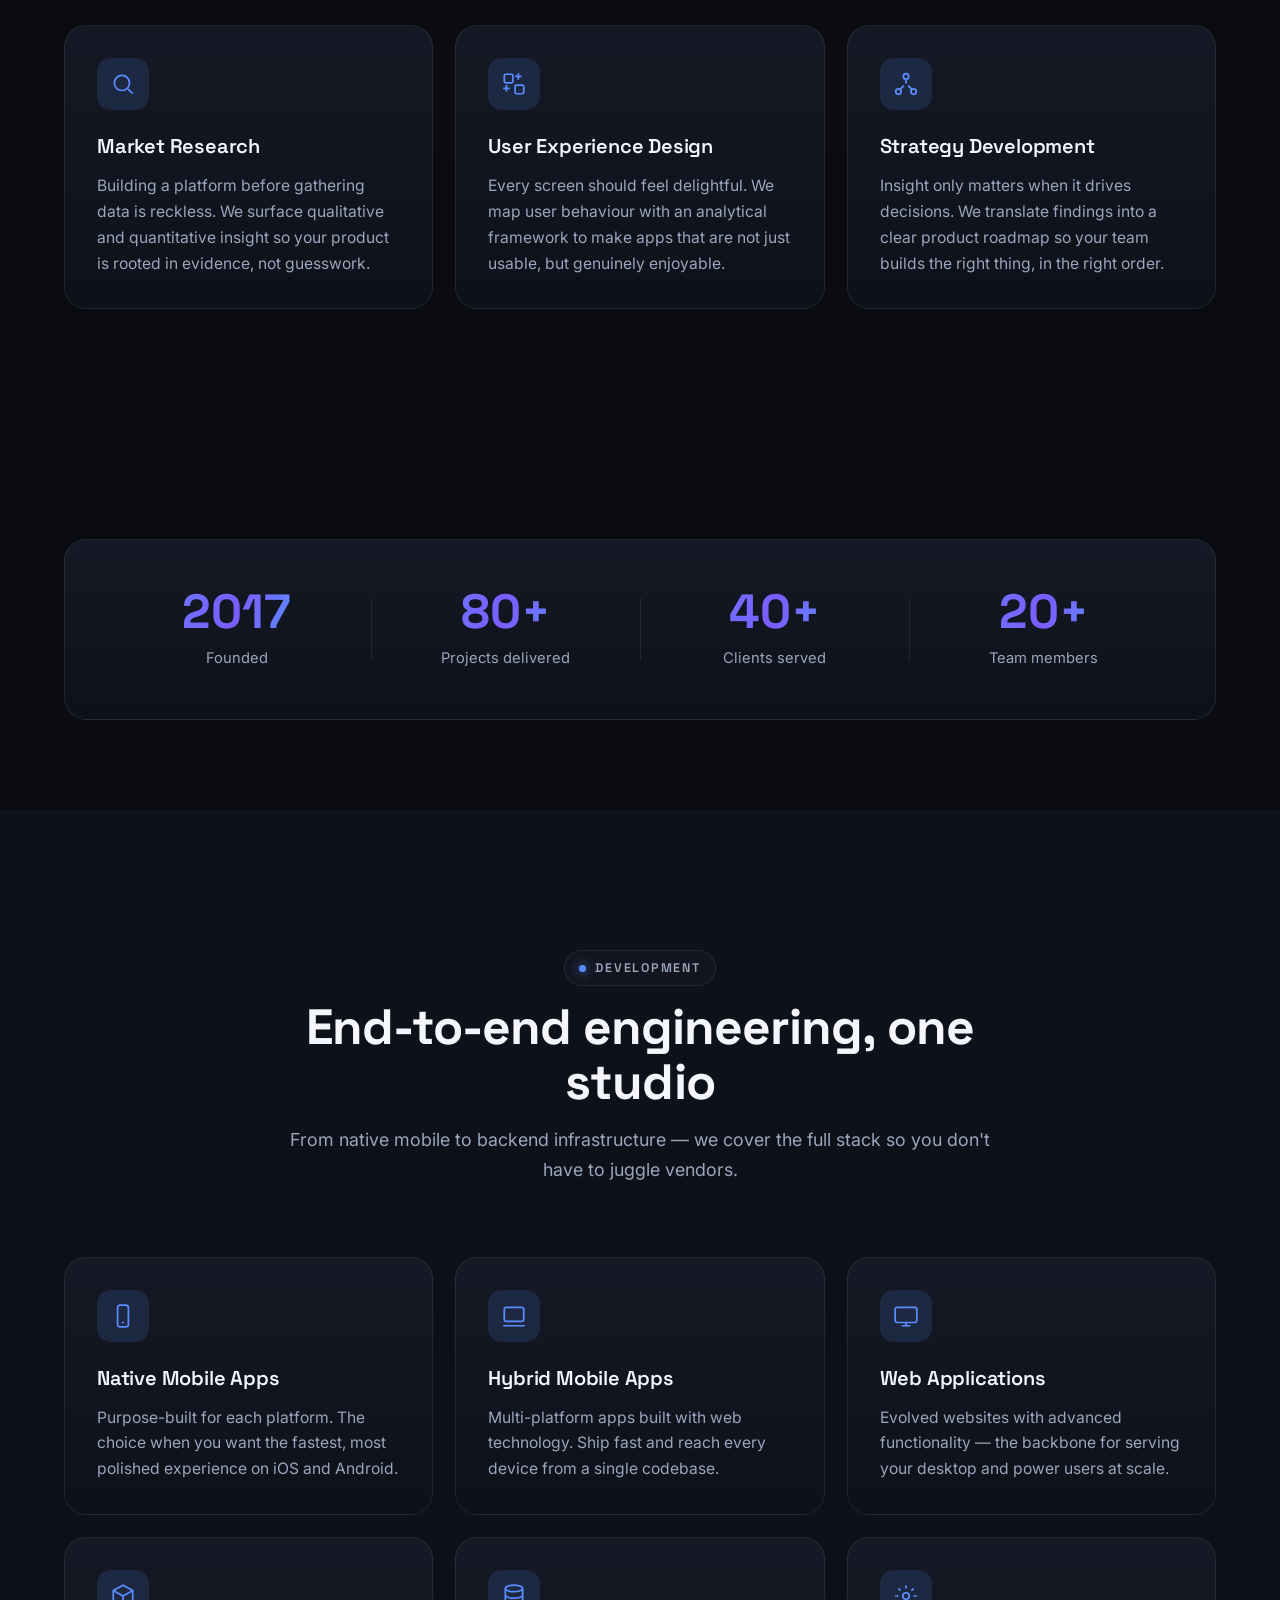
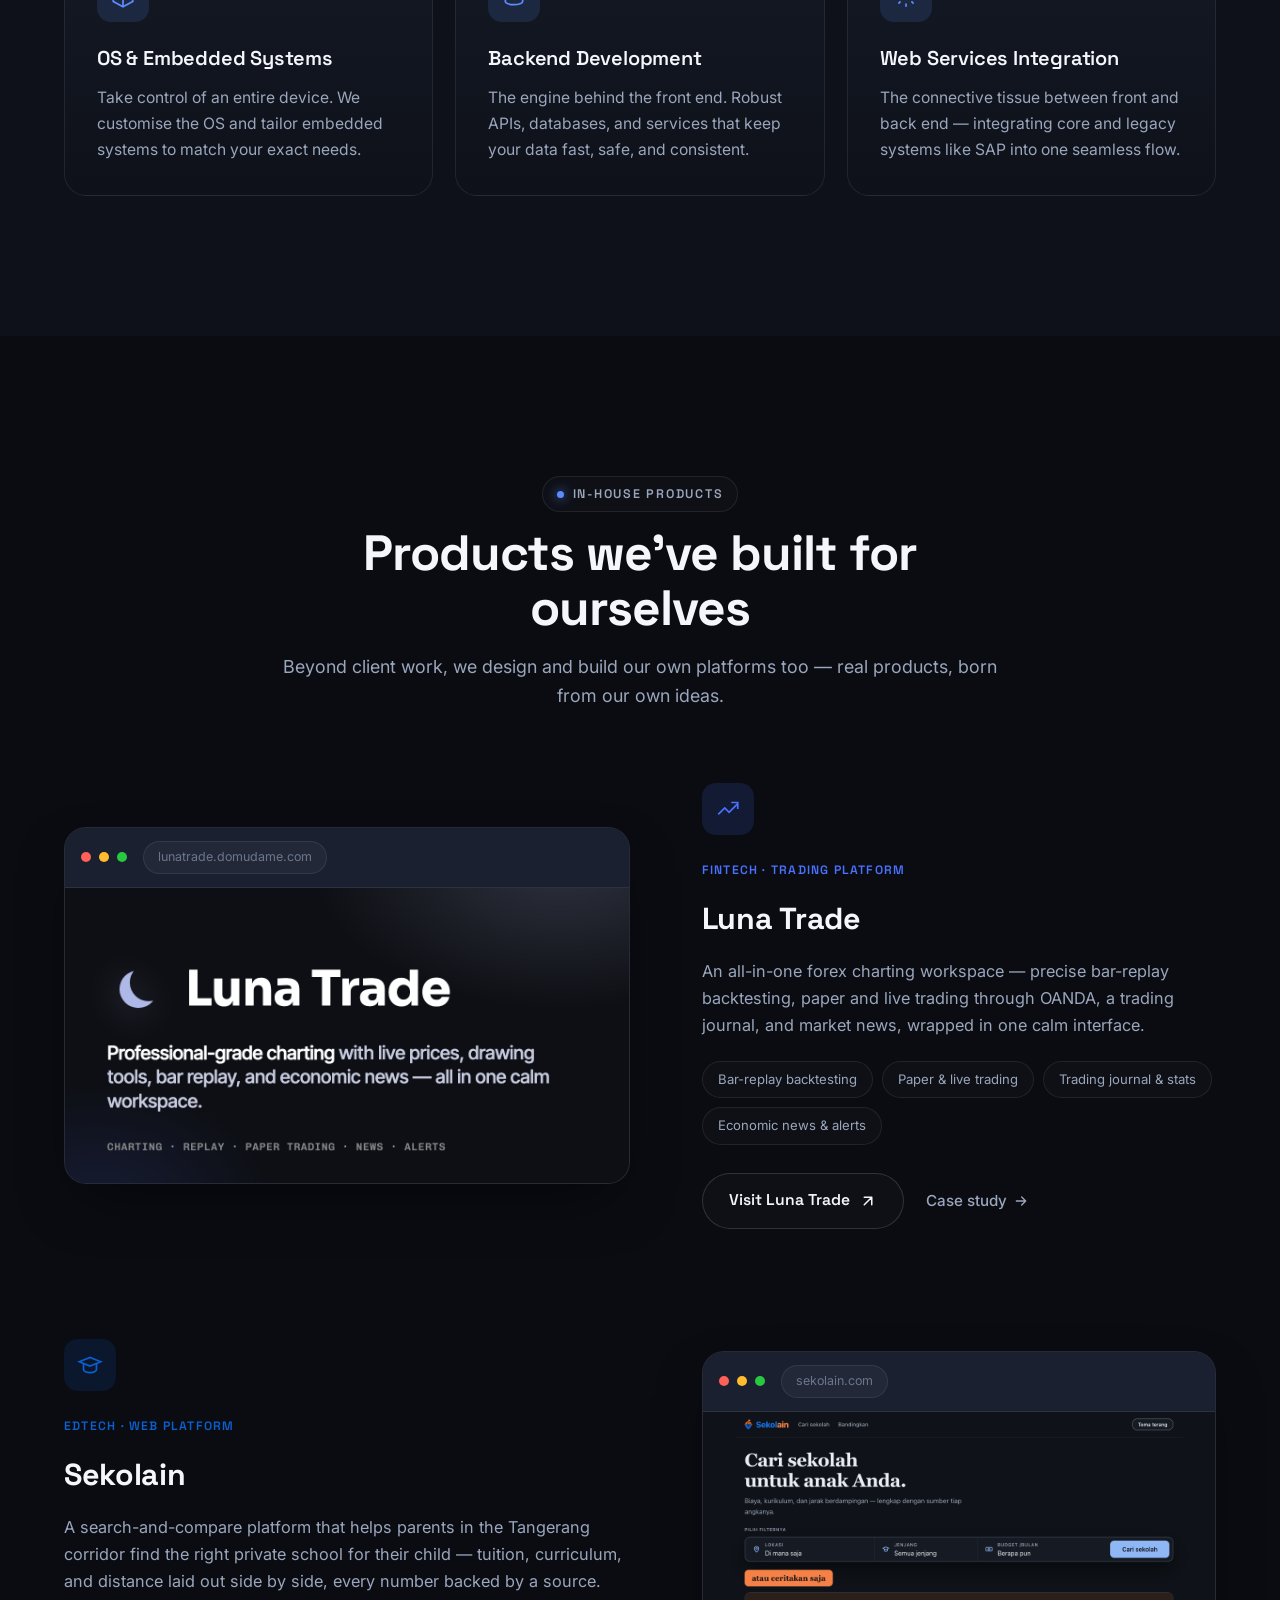
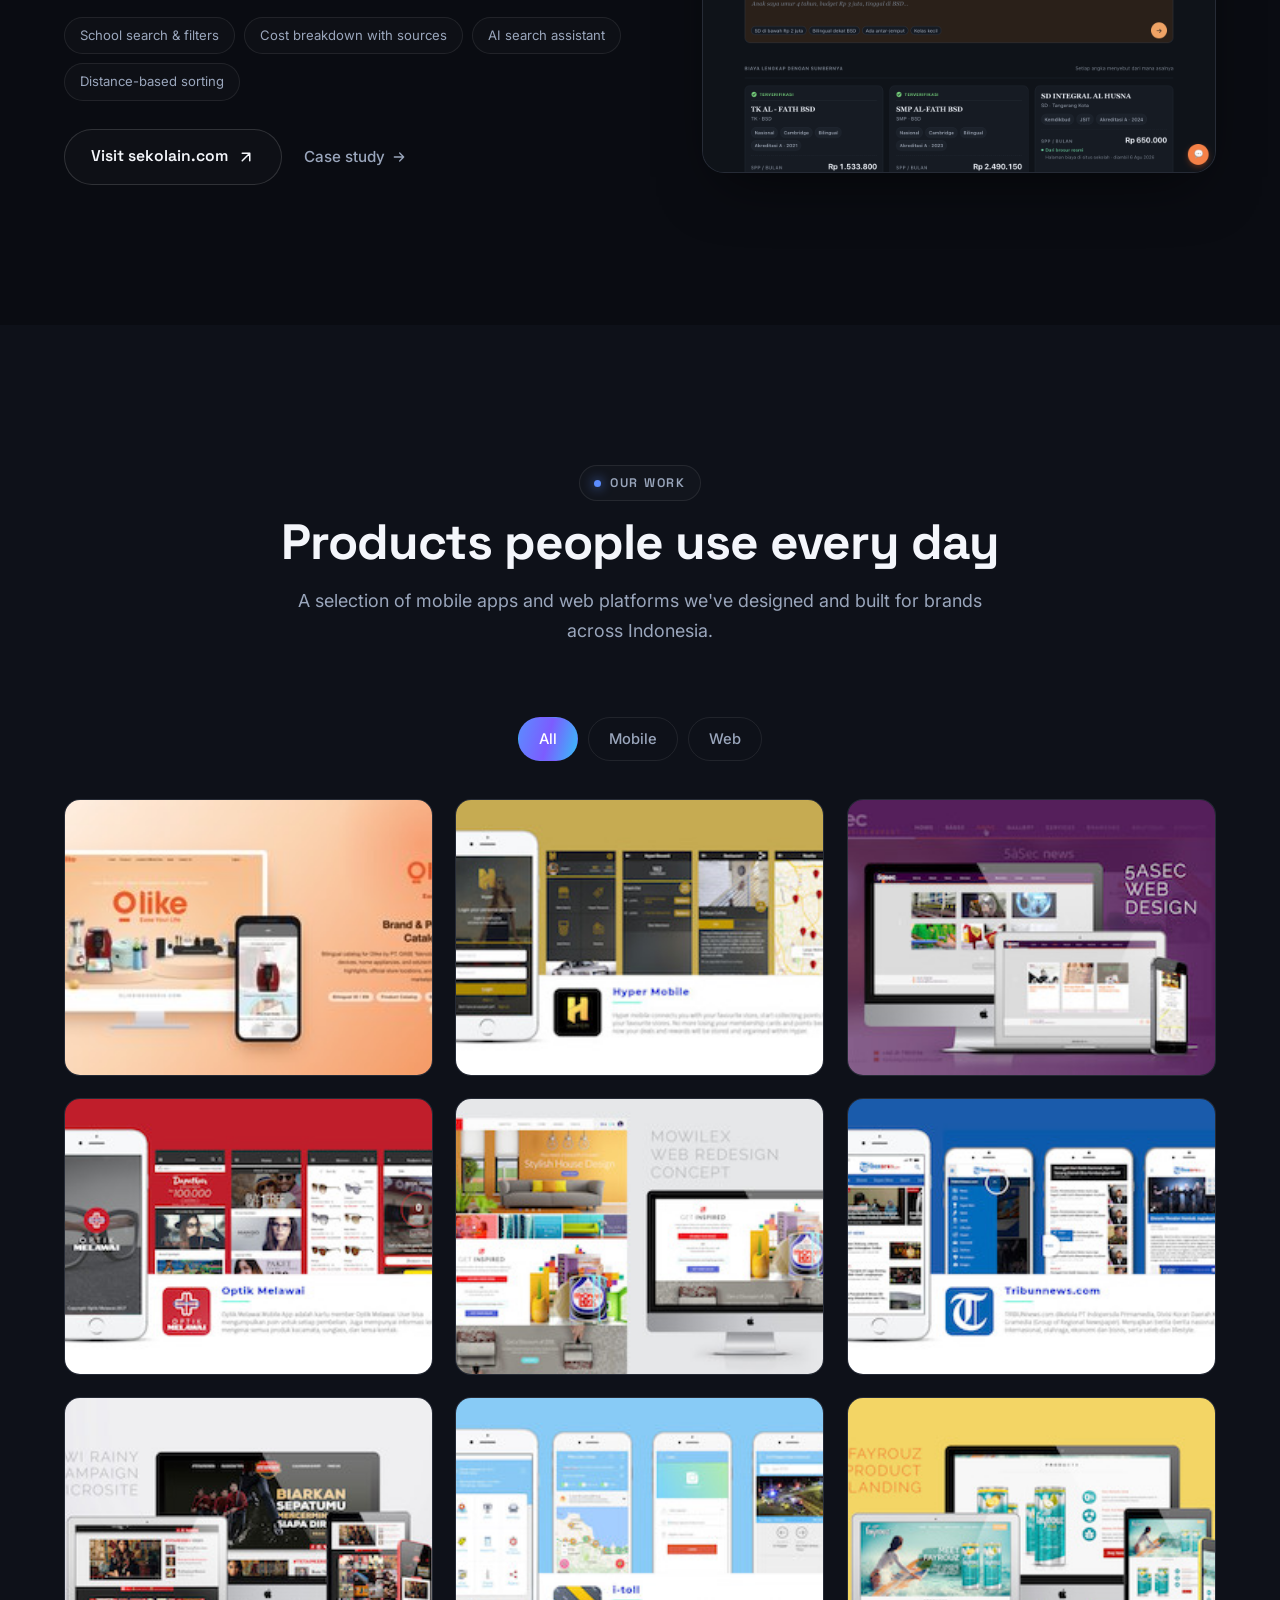
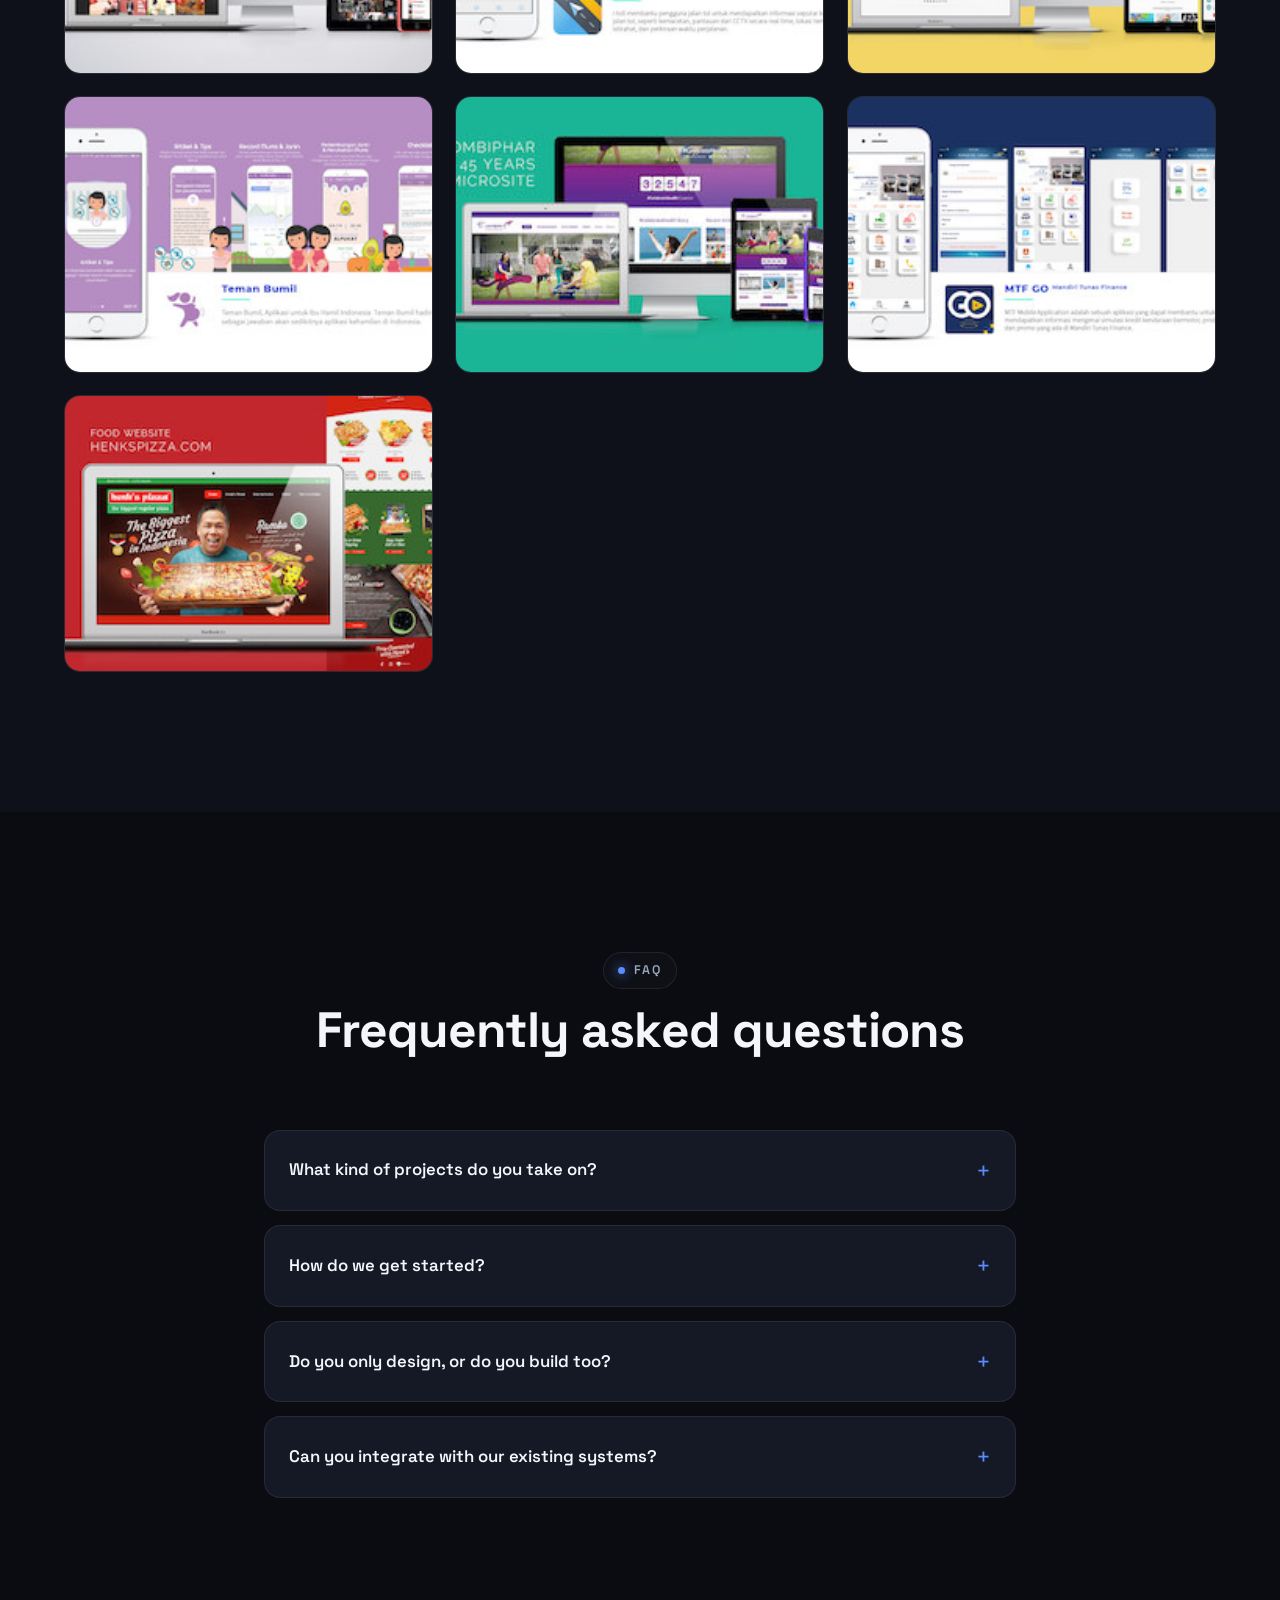
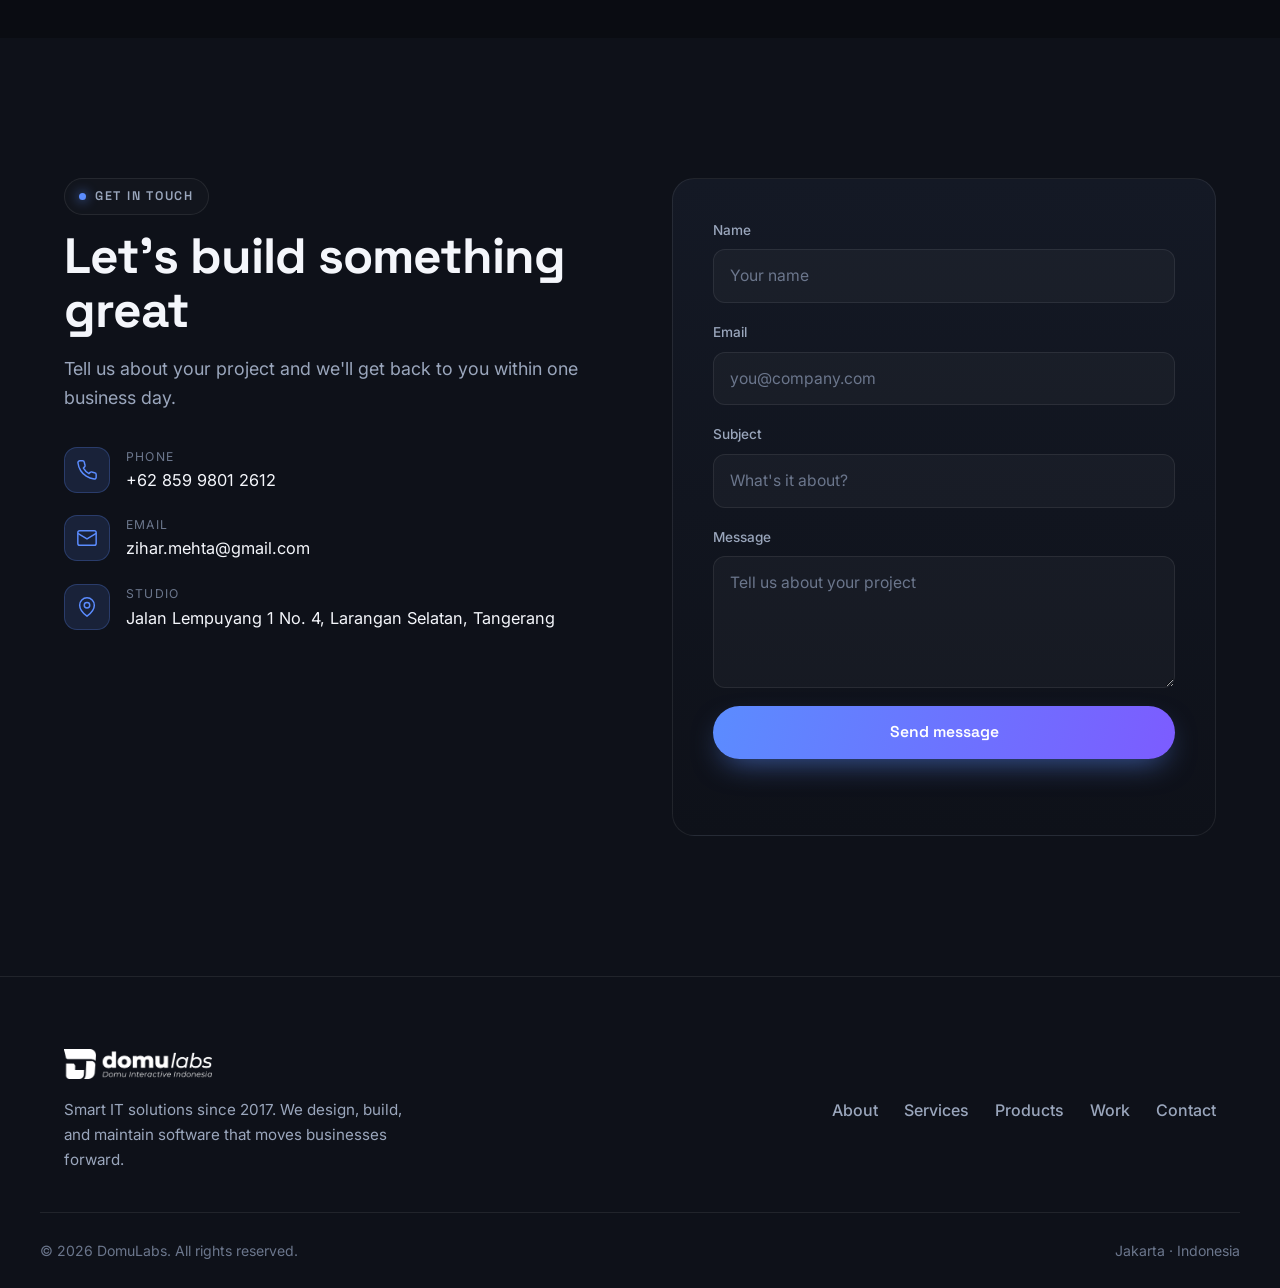
==== commit 4bd9620b: "Correct the founding year to 2017 Co-Authored-By: Claude Opus 5 (1M context) <noreply@anthropic.com>" ====
--- a/index.html
+++ b/index.html
@@ -5,7 +5,7 @@
 	<meta charset="utf-8">
 	<meta name="viewport" content="width=device-width, initial-scale=1">
 	<meta name="description"
-		content="DomuLabs is a smart IT solutions provider based in Jakarta since 2016. We design, build, and maintain mobile applications, web platforms, and backend systems that move businesses forward.">
+		content="DomuLabs is a smart IT solutions provider based in Jakarta since 2017. We design, build, and maintain mobile applications, web platforms, and backend systems that move businesses forward.">
 	<meta name="theme-color" content="#0A0C12">
 	<meta name="keywords"
 		content="DomuLabs, Domu Interactive Indonesia, software house Jakarta, software studio, mobile app development, web development, backend, IT solutions Indonesia">
@@ -21,7 +21,7 @@
 	<meta property="og:url" content="https://domudame.com/">
 	<meta property="og:title" content="DomuLabs — Software studio &amp; your partner in growth">
 	<meta property="og:description"
-		content="DomuLabs is a smart IT solutions provider based in Jakarta since 2016. We design, build, and maintain mobile applications, web platforms, and backend systems that move businesses forward.">
+		content="DomuLabs is a smart IT solutions provider based in Jakarta since 2017. We design, build, and maintain mobile applications, web platforms, and backend systems that move businesses forward.">
 	<meta property="og:image" content="https://domudame.com/img/og-image.png">
 	<meta property="og:image:width" content="1200">
 	<meta property="og:image:height" content="630">
@@ -32,7 +32,7 @@
 	<meta name="twitter:card" content="summary_large_image">
 	<meta name="twitter:title" content="DomuLabs — Software studio &amp; your partner in growth">
 	<meta name="twitter:description"
-		content="A smart IT solutions provider based in Jakarta since 2016. We design, build, and maintain mobile apps, web platforms, and backend systems.">
+		content="A smart IT solutions provider based in Jakarta since 2017. We design, build, and maintain mobile apps, web platforms, and backend systems.">
 	<meta name="twitter:image" content="https://domudame.com/img/og-image.png">
 
 	<!-- Favicon -->
@@ -52,9 +52,9 @@
 		"url": "https://domudame.com/",
 		"logo": "https://domudame.com/img/favicon/android-chrome-512x512.png",
 		"image": "https://domudame.com/img/og-image.png",
-		"description": "Smart IT solutions provider based in Jakarta since 2016, building mobile applications, web platforms, and backend systems.",
+		"description": "Smart IT solutions provider based in Jakarta since 2017, building mobile applications, web platforms, and backend systems.",
 		"email": "zihar.mehta@gmail.com",
-		"foundingDate": "2016",
+		"foundingDate": "2017",
 		"address": {
 			"@type": "PostalAddress",
 			"addressLocality": "Jakarta",
@@ -109,7 +109,7 @@
 
 			<div class="container hero__inner">
 				<span class="eyebrow reveal">
-					<span class="eyebrow__dot"></span> Smart IT solutions since 2016
+					<span class="eyebrow__dot"></span> Smart IT solutions since 2017
 				</span>
 
 				<h1 class="hero__title reveal" data-reveal-delay="1">
@@ -196,7 +196,7 @@
 		<section class="stats" aria-label="By the numbers">
 			<div class="container">
 				<div class="stats__grid reveal">
-					<div class="stat"><strong data-count="2016">0</strong><span>Founded</span></div>
+					<div class="stat"><strong data-count="2017">0</strong><span>Founded</span></div>
 					<div class="stat"><strong data-count="80" data-suffix="+">0</strong><span>Projects delivered</span></div>
 					<div class="stat"><strong data-count="40" data-suffix="+">0</strong><span>Clients served</span></div>
 					<div class="stat"><strong data-count="20" data-suffix="+">0</strong><span>Team members</span></div>
@@ -593,7 +593,7 @@
 		<div class="container footer__inner">
 			<div class="footer__brand">
 				<img src="img/domulabs-logo-white.png" alt="DomuLabs" class="footer__logo">
-				<p>Smart IT solutions since 2016. We design, build, and maintain software that moves businesses
+				<p>Smart IT solutions since 2017. We design, build, and maintain software that moves businesses
 					forward.</p>
 			</div>
 			<nav class="footer__nav" aria-label="Footer">
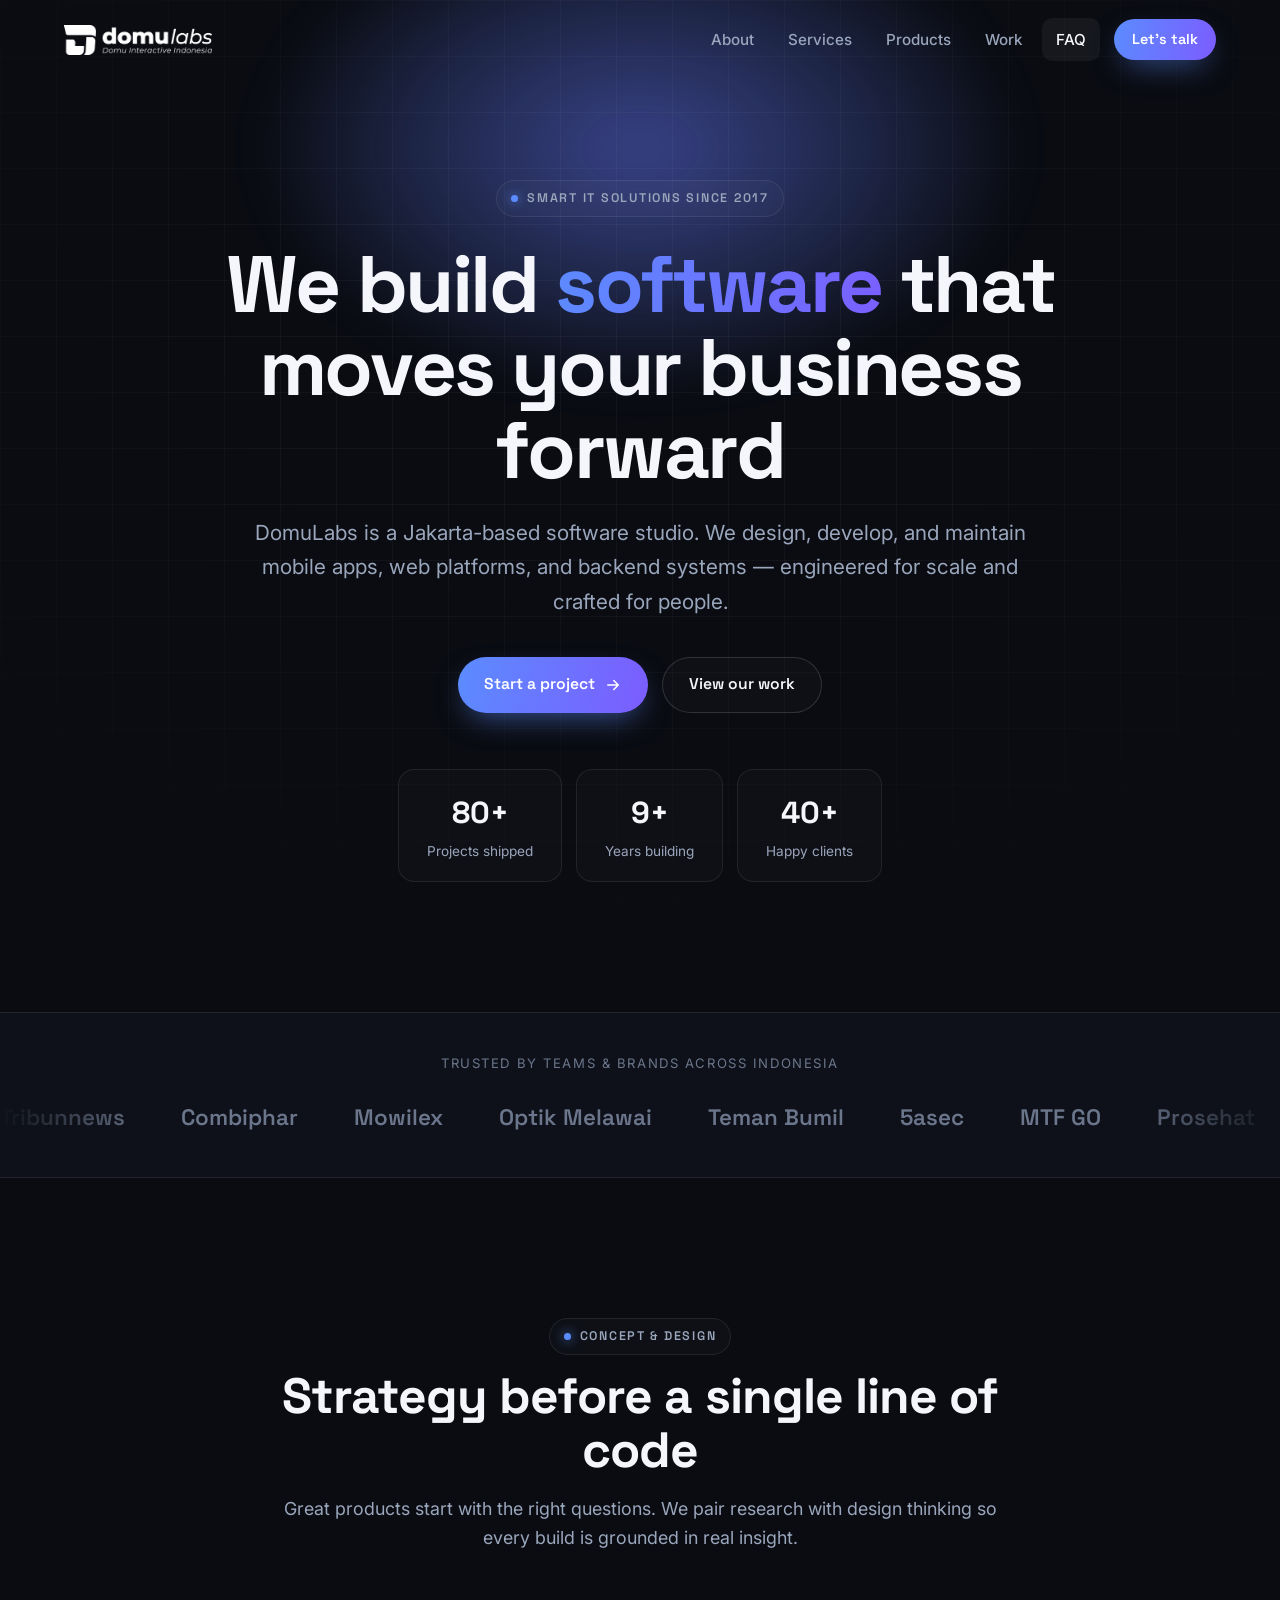
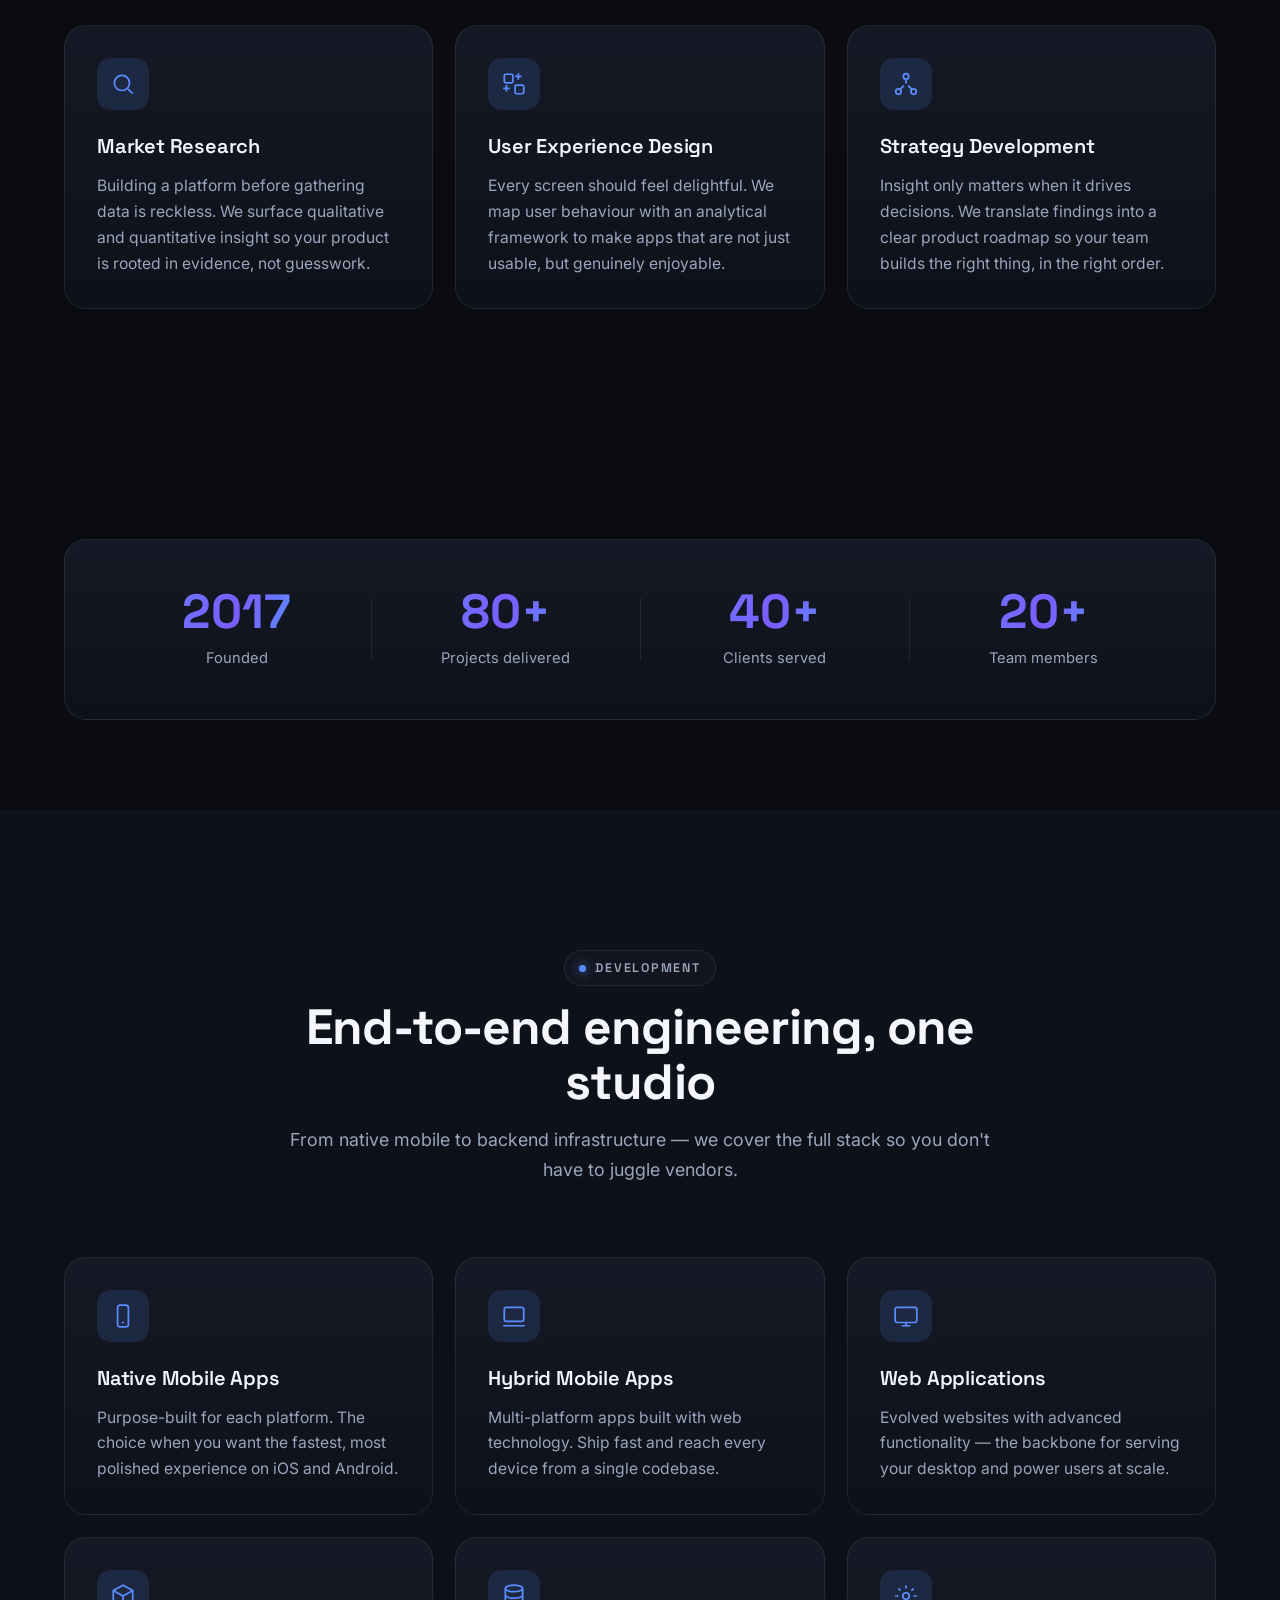
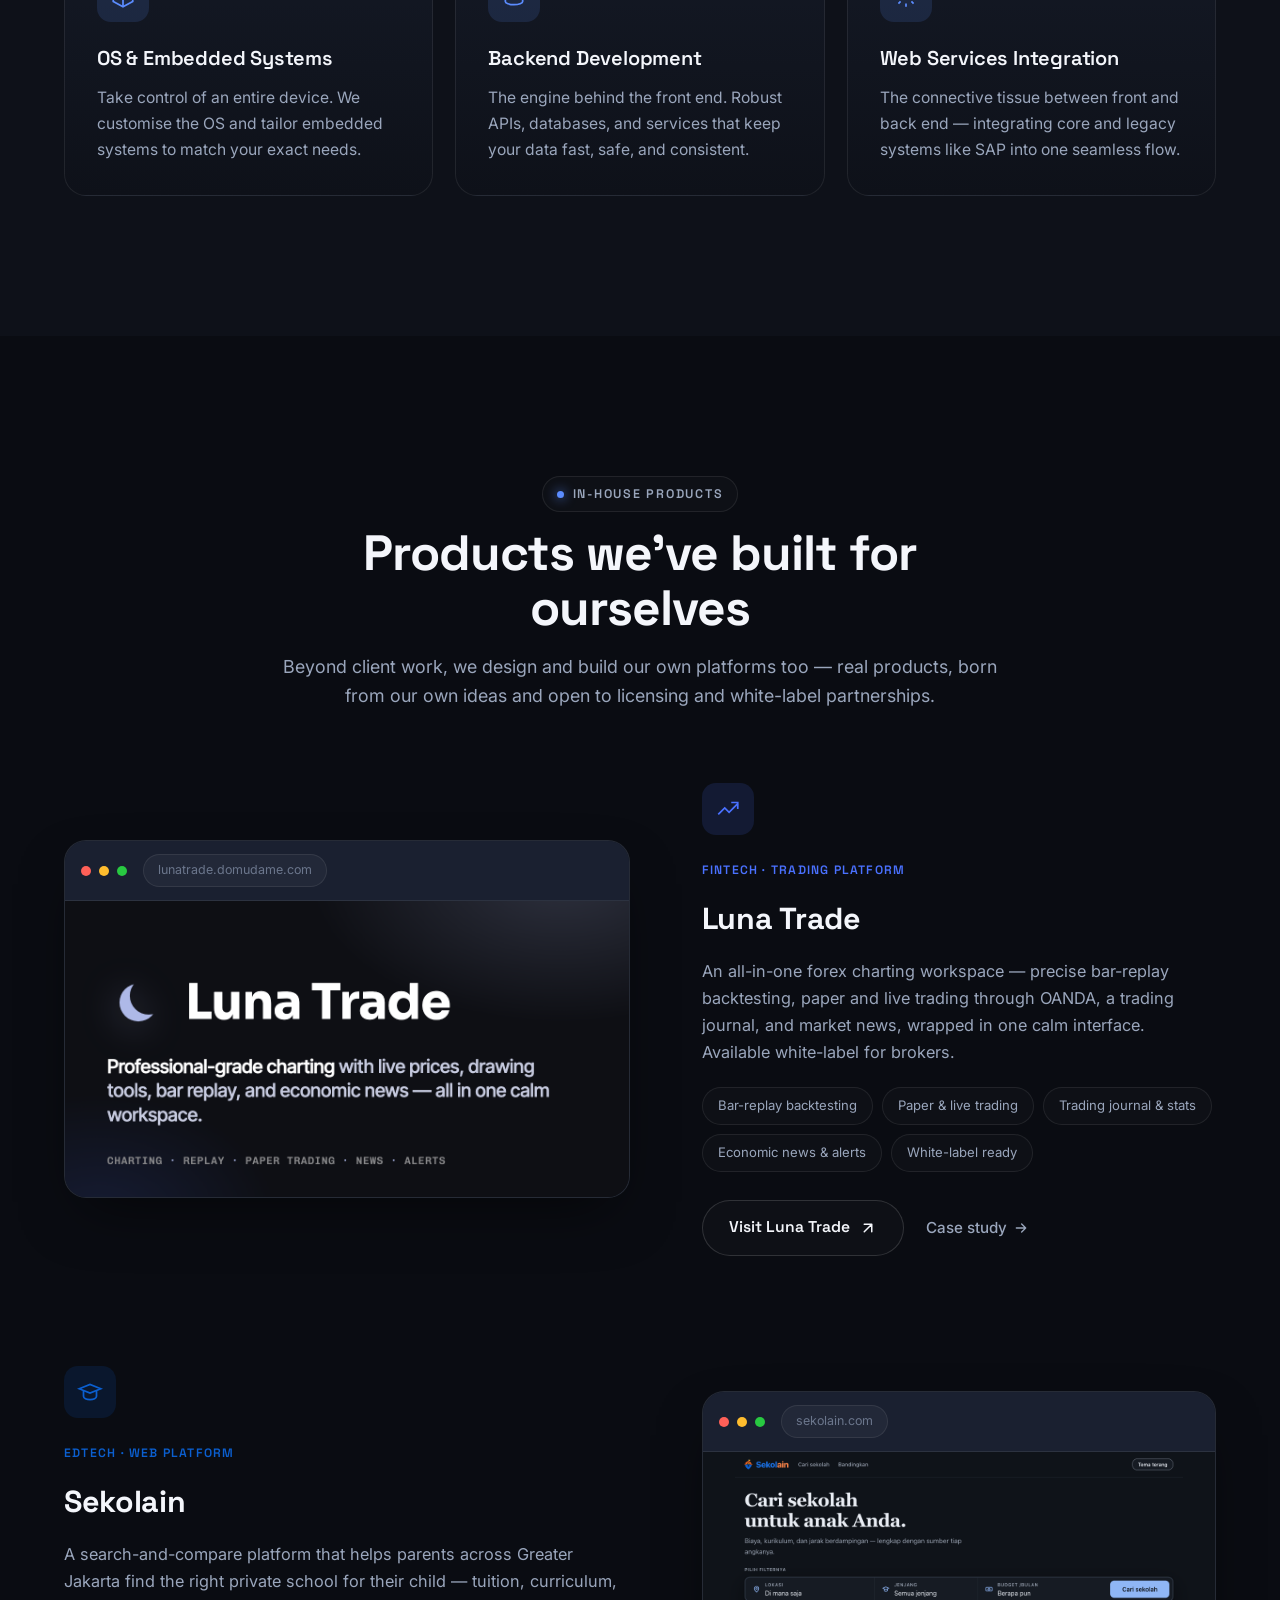
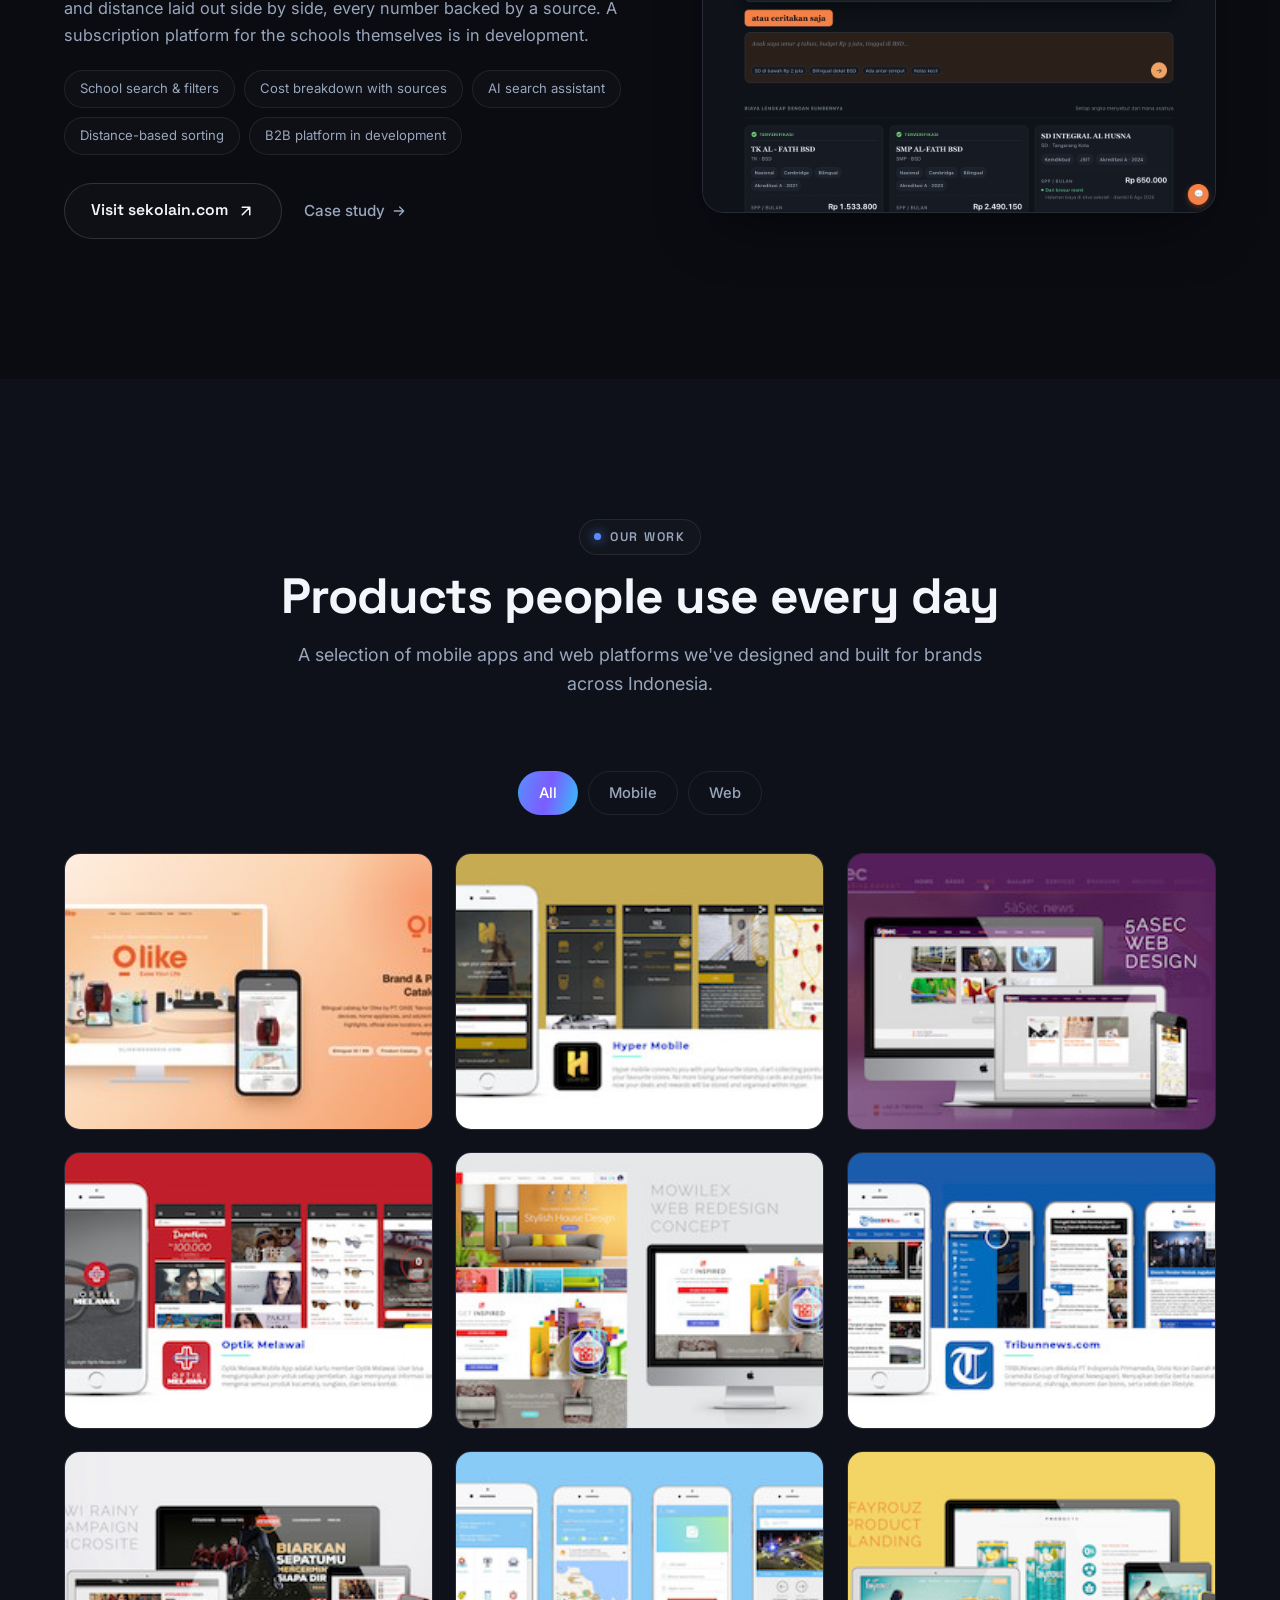
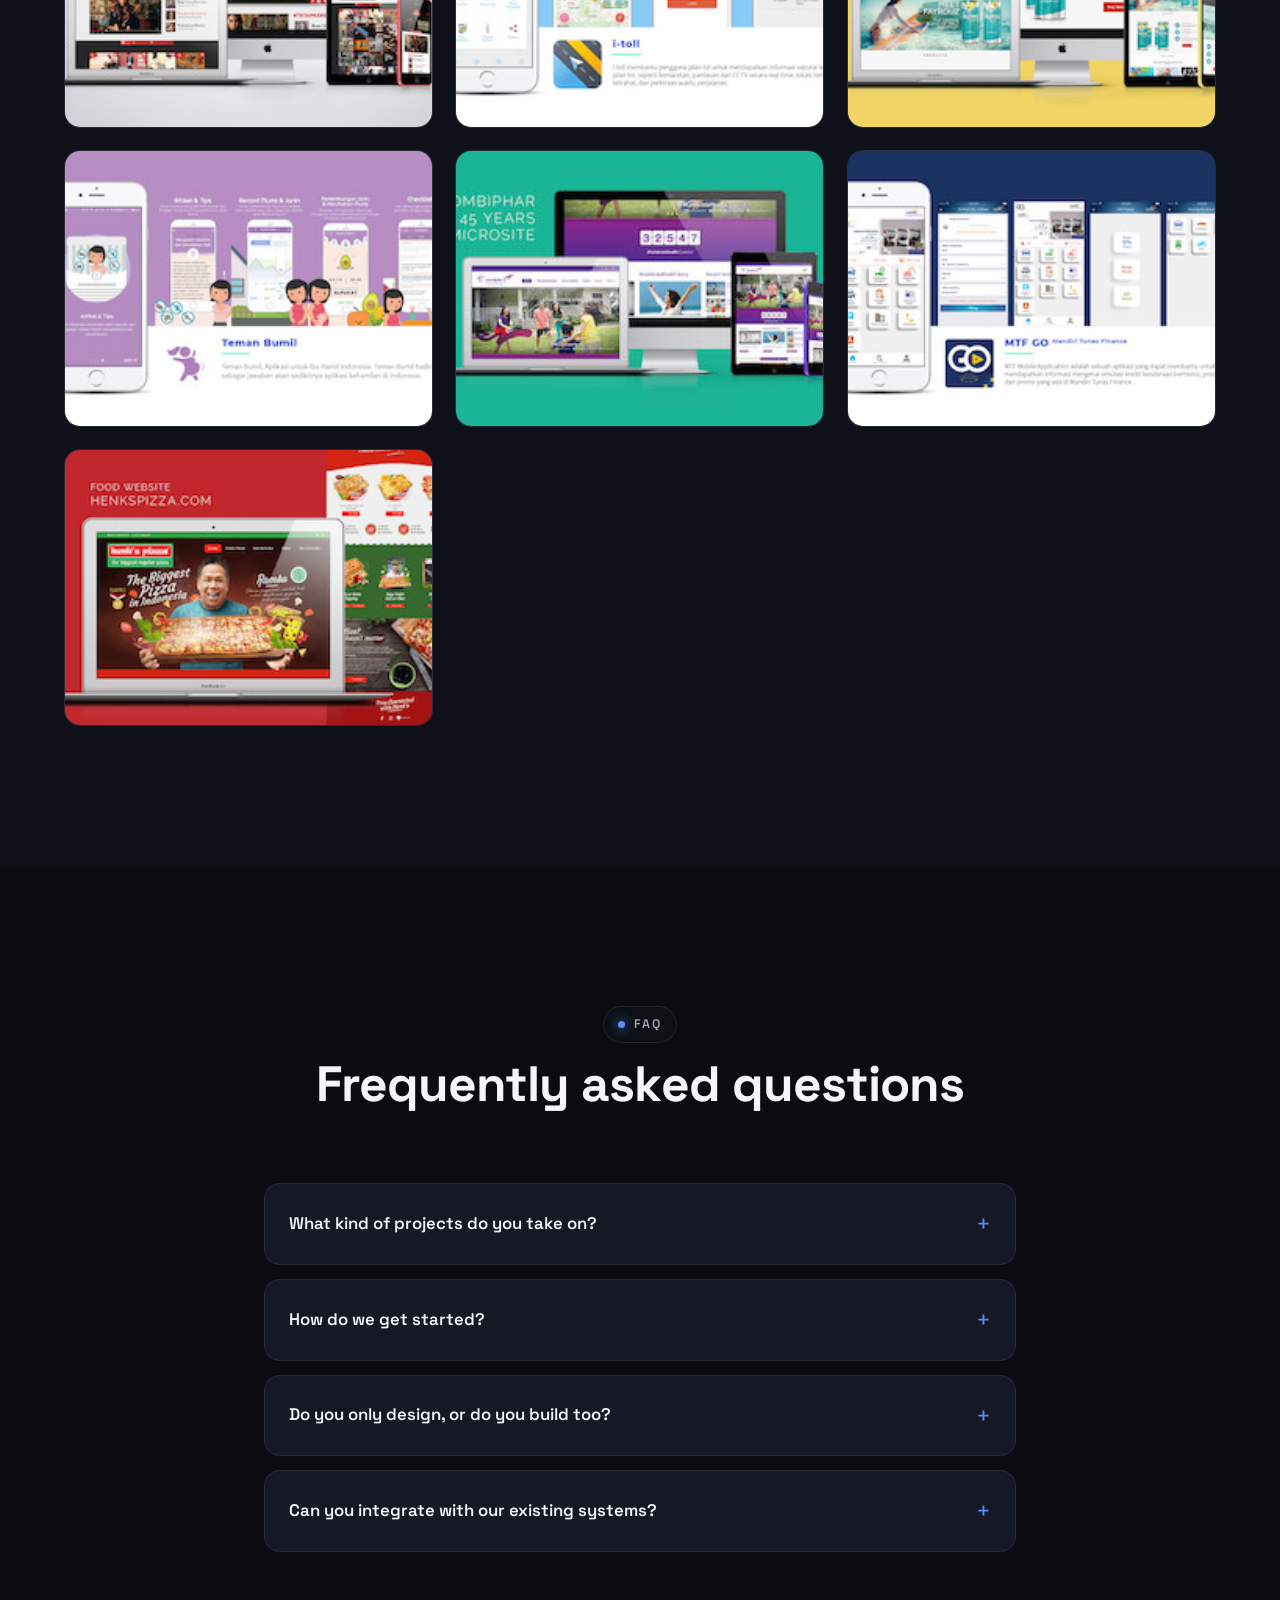
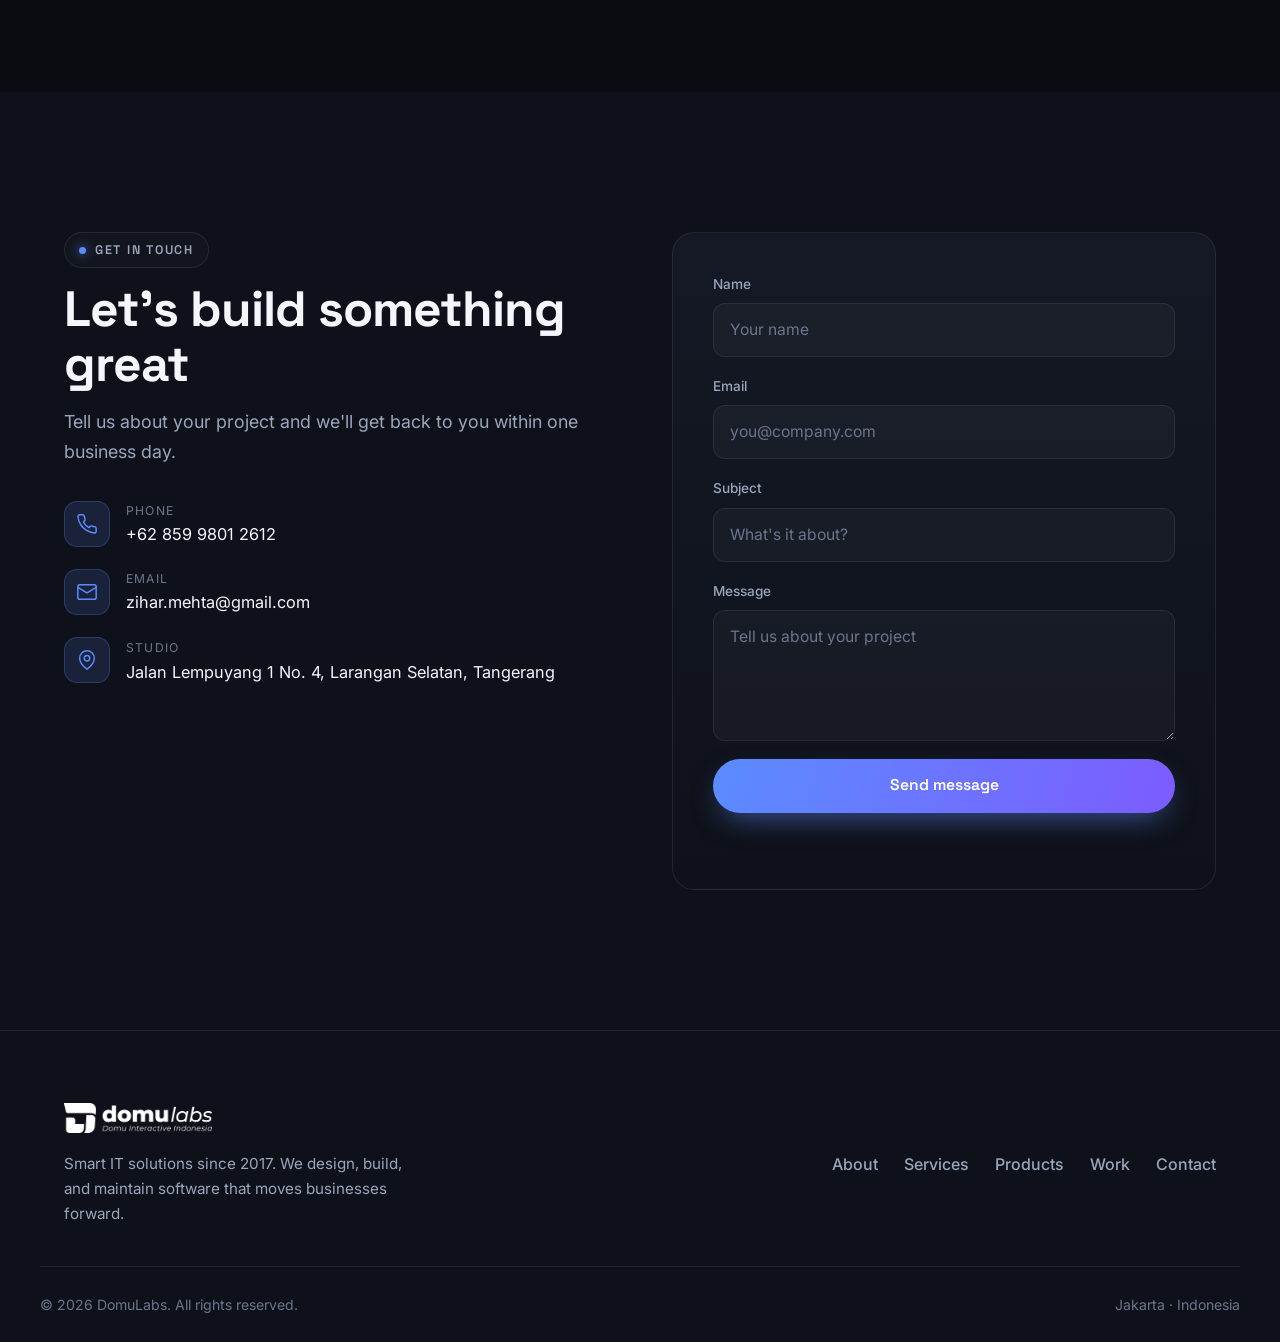
==== commit cceab197: "Carry the licensing framing into the homepage cards The product cards still described both platforms" ====
--- a/index.html
+++ b/index.html
@@ -279,7 +279,7 @@
 					<span class="eyebrow"><span class="eyebrow__dot"></span> In-House Products</span>
 					<h2 class="section__title">Products we've built for ourselves</h2>
 					<p class="section__sub">Beyond client work, we design and build our own platforms too — real
-						products, born from our own ideas.</p>
+						products, born from our own ideas and open to licensing and white-label partnerships.</p>
 				</div>
 
 				<div class="showcase">
@@ -303,12 +303,14 @@
 							<span class="showcase-item__badge" style="color:#4A71FF;">FinTech · Trading Platform</span>
 							<h3>Luna Trade</h3>
 							<p>An all-in-one forex charting workspace — precise bar-replay backtesting, paper and live
-								trading through OANDA, a trading journal, and market news, wrapped in one calm interface.</p>
+								trading through OANDA, a trading journal, and market news, wrapped in one calm interface.
+								Available white-label for brokers.</p>
 							<div class="product-tags">
 								<span>Bar-replay backtesting</span>
 								<span>Paper &amp; live trading</span>
 								<span>Trading journal &amp; stats</span>
 								<span>Economic news &amp; alerts</span>
+								<span>White-label ready</span>
 							</div>
 							<div class="showcase-item__actions">
 								<a href="https://lunatrade.domudame.com" target="_blank" rel="noopener" class="btn btn--ghost">
@@ -342,14 +344,16 @@
 							</div>
 							<span class="showcase-item__badge" style="color:#0B5FD0;">EdTech · Web Platform</span>
 							<h3>Sekolain</h3>
-							<p>A search-and-compare platform that helps parents in the Tangerang corridor find the right
+							<p>A search-and-compare platform that helps parents across Greater Jakarta find the right
 								private school for their child — tuition, curriculum, and distance laid out side by
-								side, every number backed by a source.</p>
+								side, every number backed by a source. A subscription platform for the schools
+								themselves is in development.</p>
 							<div class="product-tags">
 								<span>School search &amp; filters</span>
 								<span>Cost breakdown with sources</span>
 								<span>AI search assistant</span>
 								<span>Distance-based sorting</span>
+								<span>B2B platform in development</span>
 							</div>
 							<div class="showcase-item__actions">
 								<a href="https://sekolain.com" target="_blank" rel="noopener" class="btn btn--ghost">
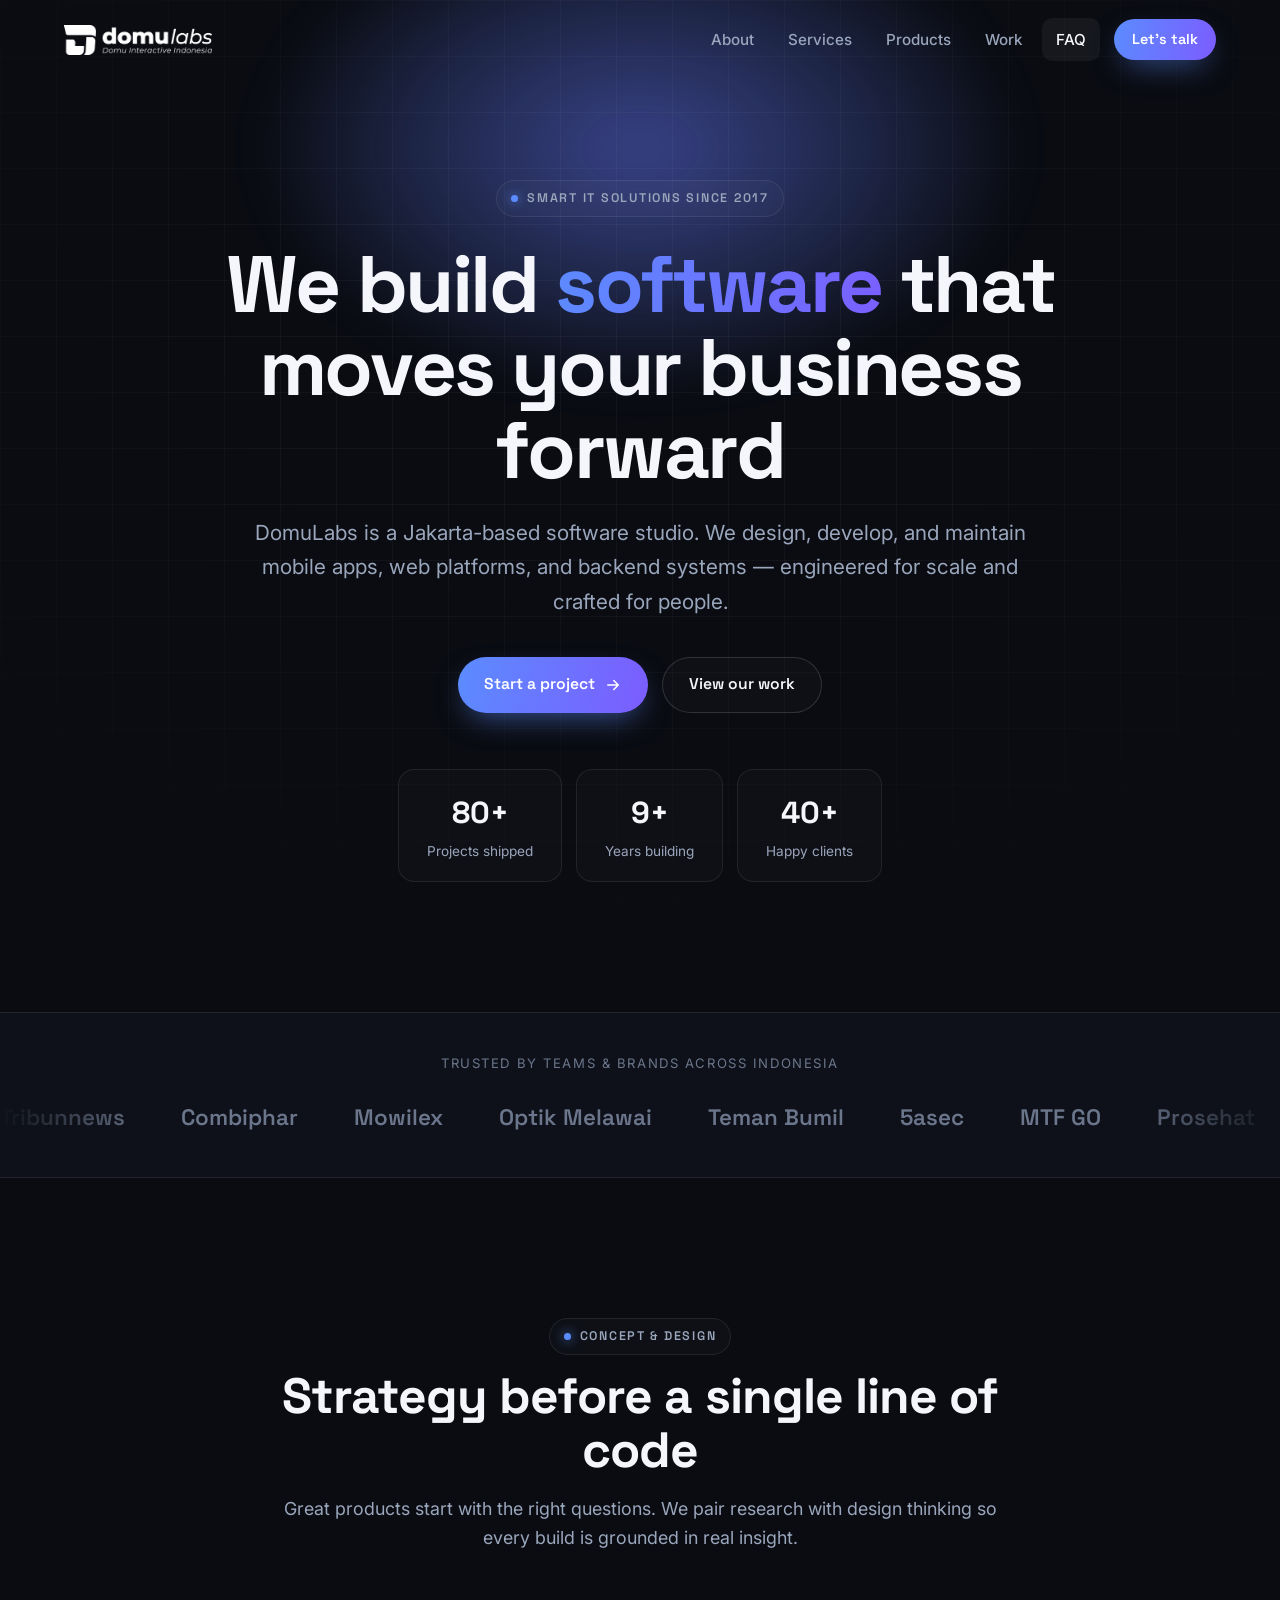
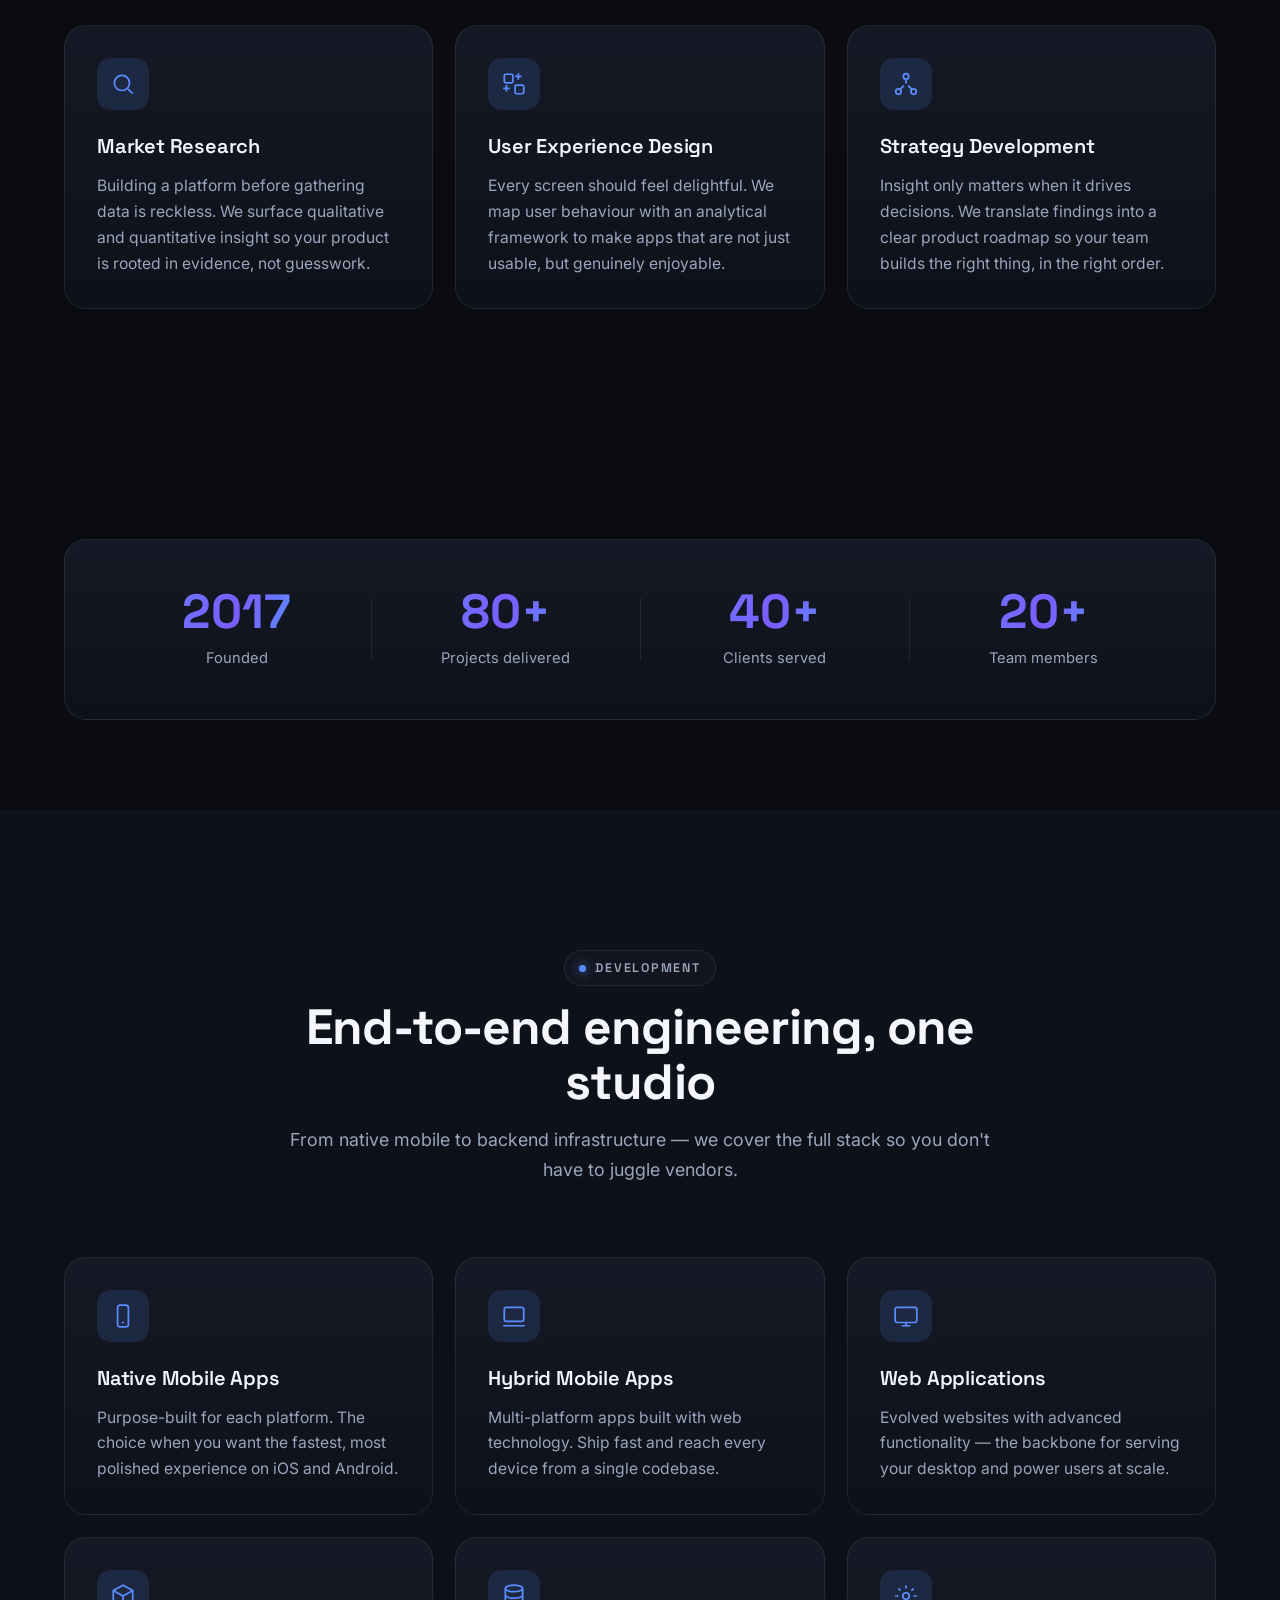
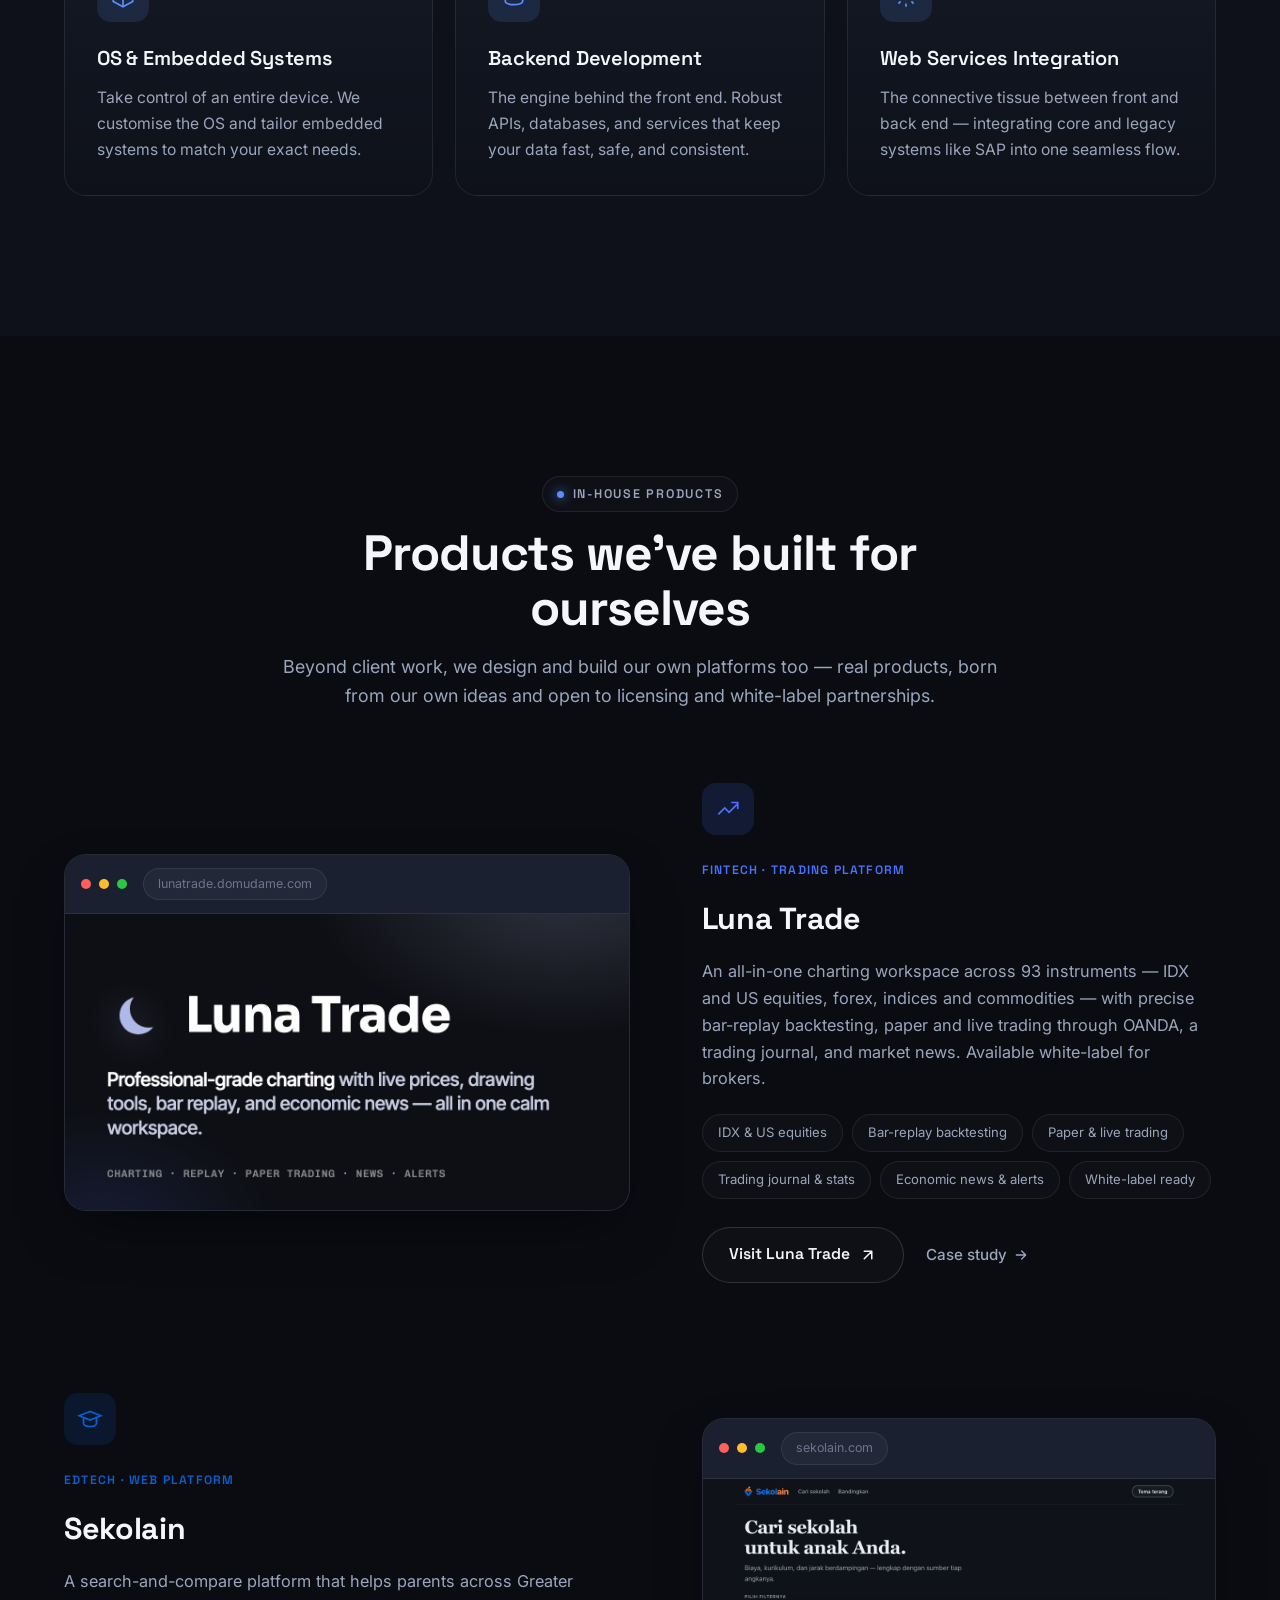
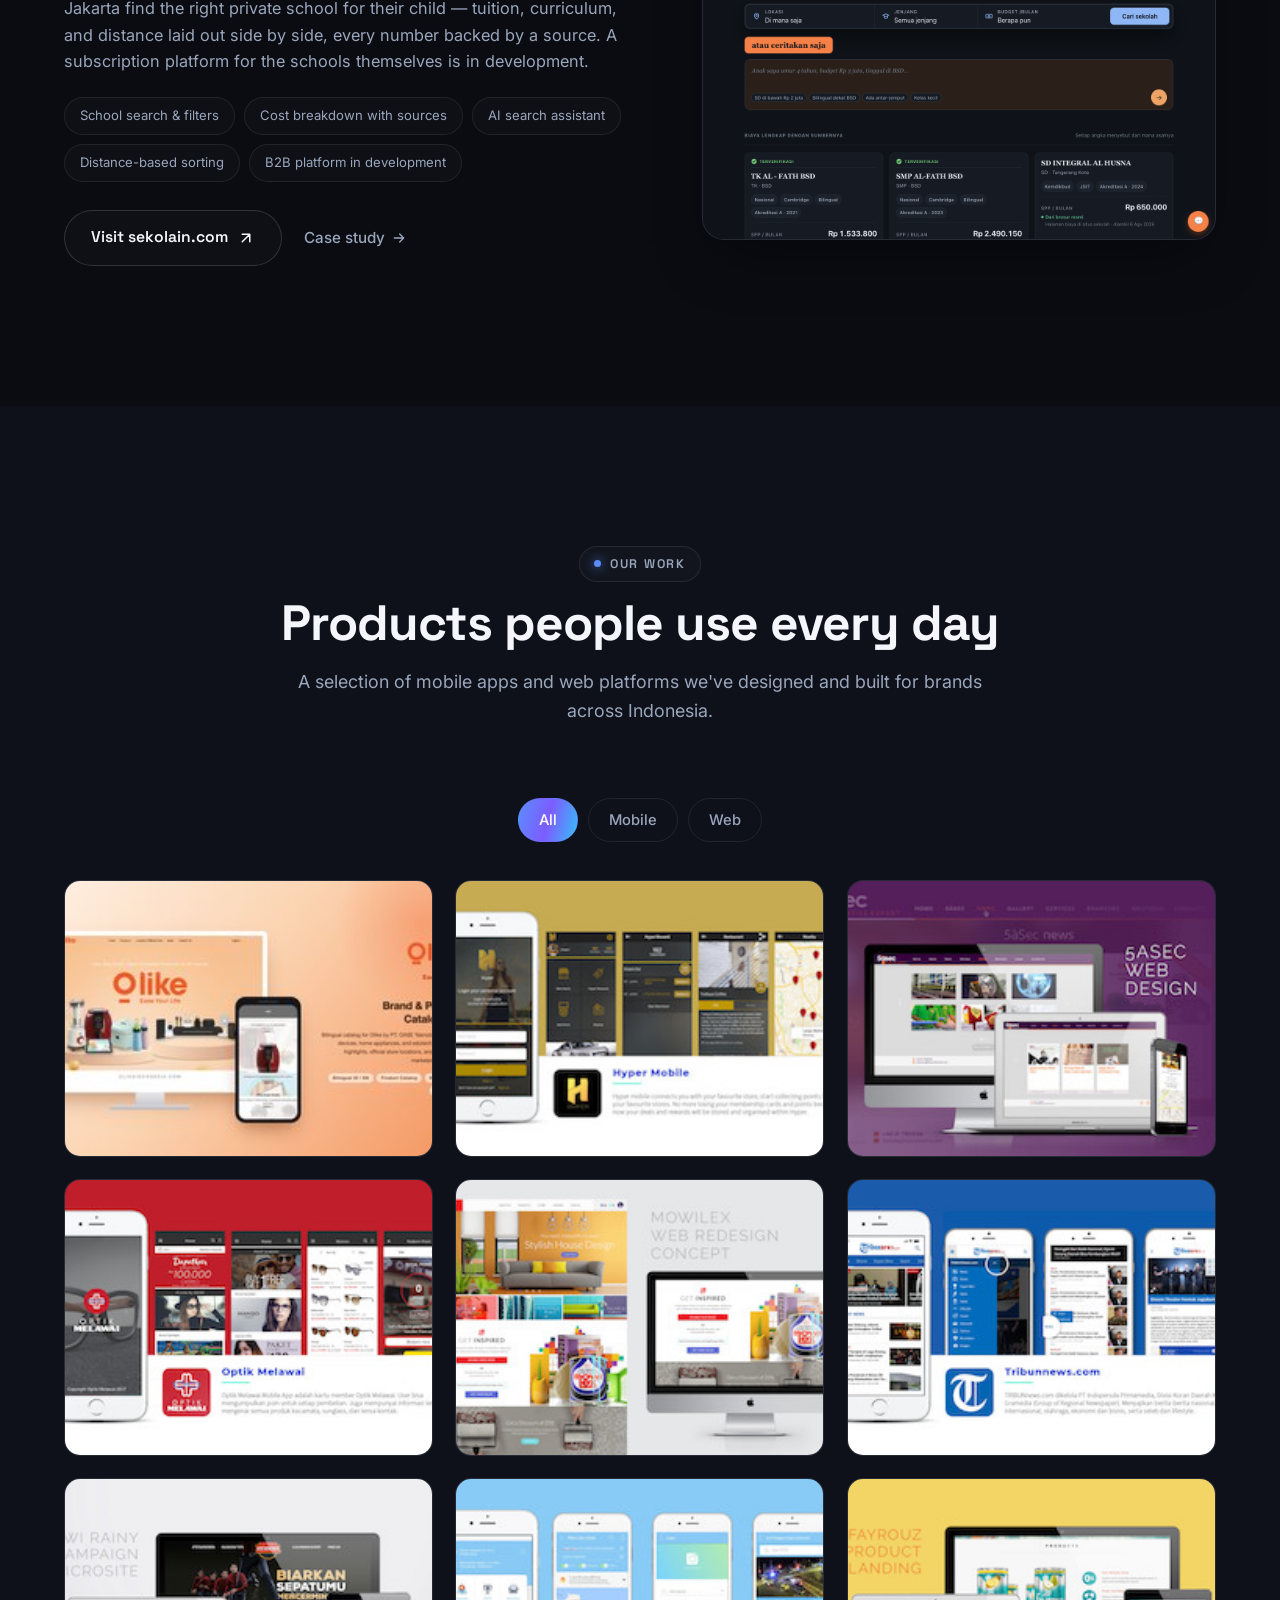
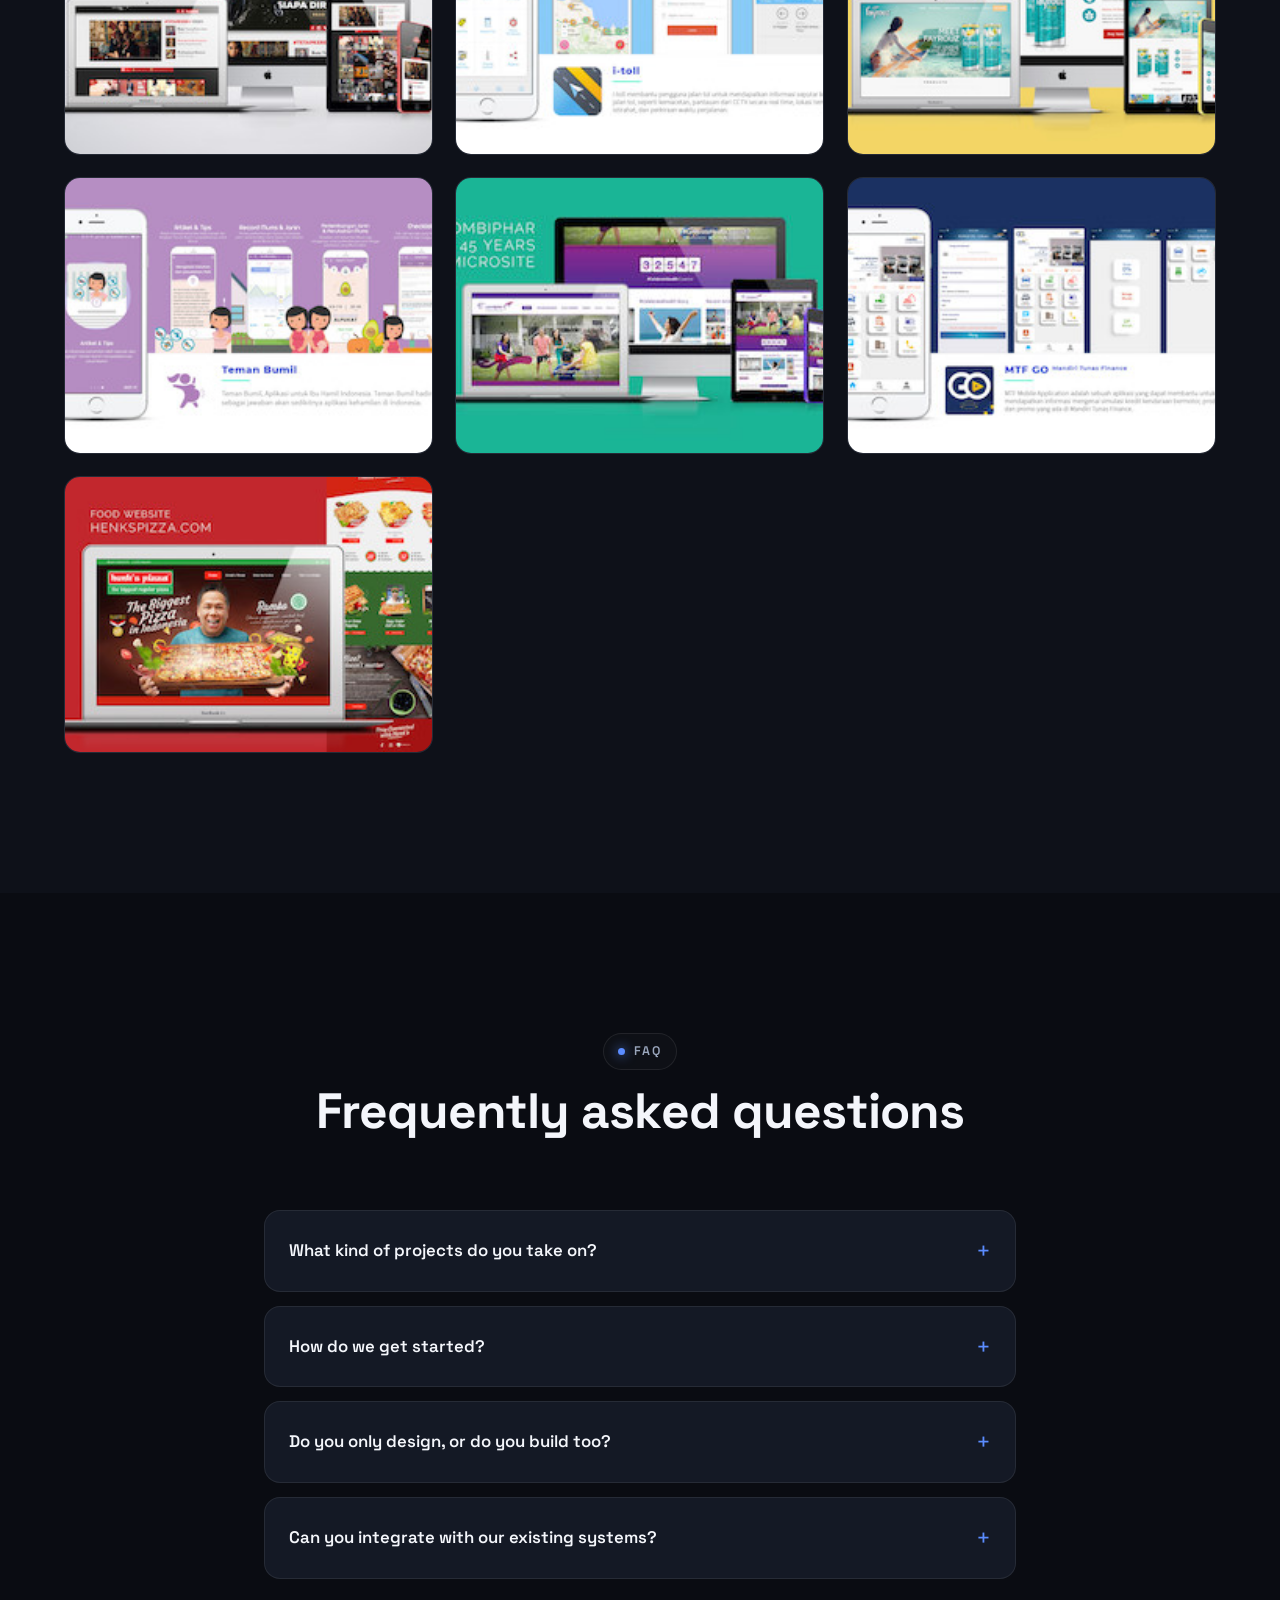
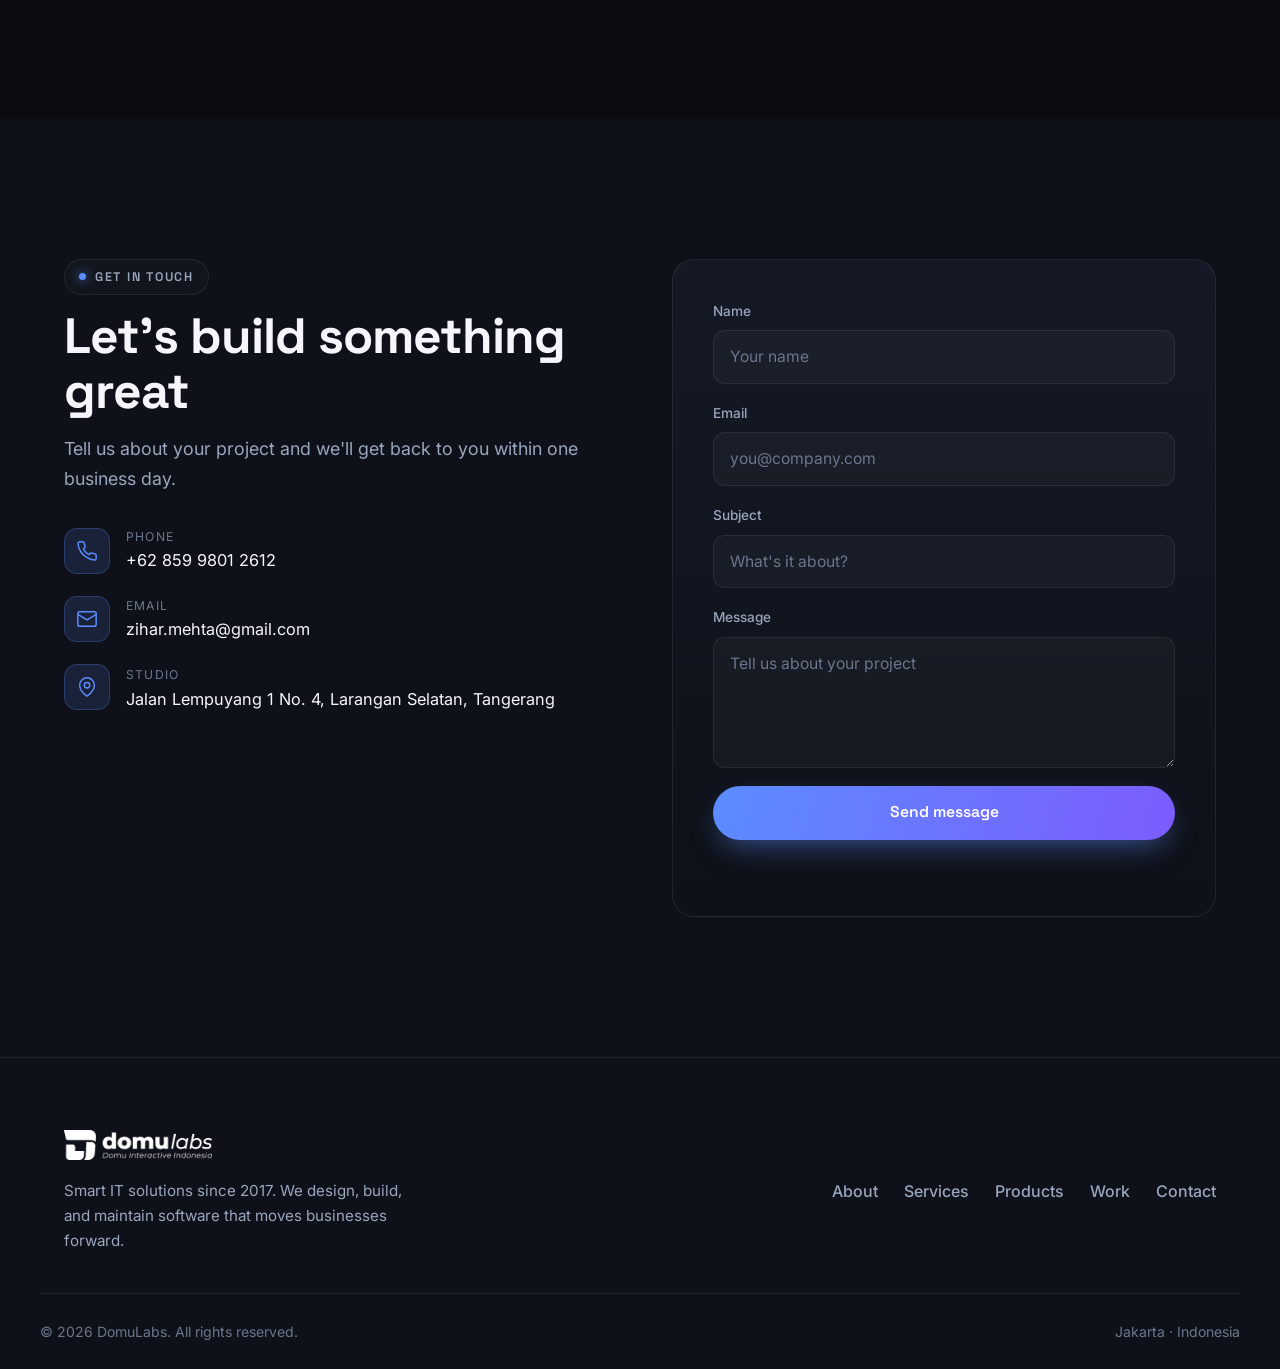
==== commit d0af5c37: "Describe Luna Trade by what it actually covers The pages called it a forex workspace, but equities a" ====
--- a/index.html
+++ b/index.html
@@ -291,7 +291,7 @@
 									<span class="browser-frame__url">lunatrade.domudame.com</span>
 								</div>
 								<div class="theme-swap">
-									<img src="img/products/luna-trade-preview-dark.png" alt="Luna Trade — forex charting, replay and paper trading workspace" loading="lazy">
+									<img src="img/products/luna-trade-preview-dark.png" alt="Luna Trade — multi-asset charting, replay and paper trading workspace" loading="lazy">
 									<img class="theme-swap__light" src="img/products/luna-trade-preview-light.png" alt="" aria-hidden="true" loading="lazy">
 								</div>
 							</div>
@@ -302,10 +302,11 @@
 							</div>
 							<span class="showcase-item__badge" style="color:#4A71FF;">FinTech · Trading Platform</span>
 							<h3>Luna Trade</h3>
-							<p>An all-in-one forex charting workspace — precise bar-replay backtesting, paper and live
-								trading through OANDA, a trading journal, and market news, wrapped in one calm interface.
-								Available white-label for brokers.</p>
+							<p>An all-in-one charting workspace across 93 instruments — IDX and US equities, forex,
+								indices and commodities — with precise bar-replay backtesting, paper and live trading
+								through OANDA, a trading journal, and market news. Available white-label for brokers.</p>
 							<div class="product-tags">
+								<span>IDX &amp; US equities</span>
 								<span>Bar-replay backtesting</span>
 								<span>Paper &amp; live trading</span>
 								<span>Trading journal &amp; stats</span>
